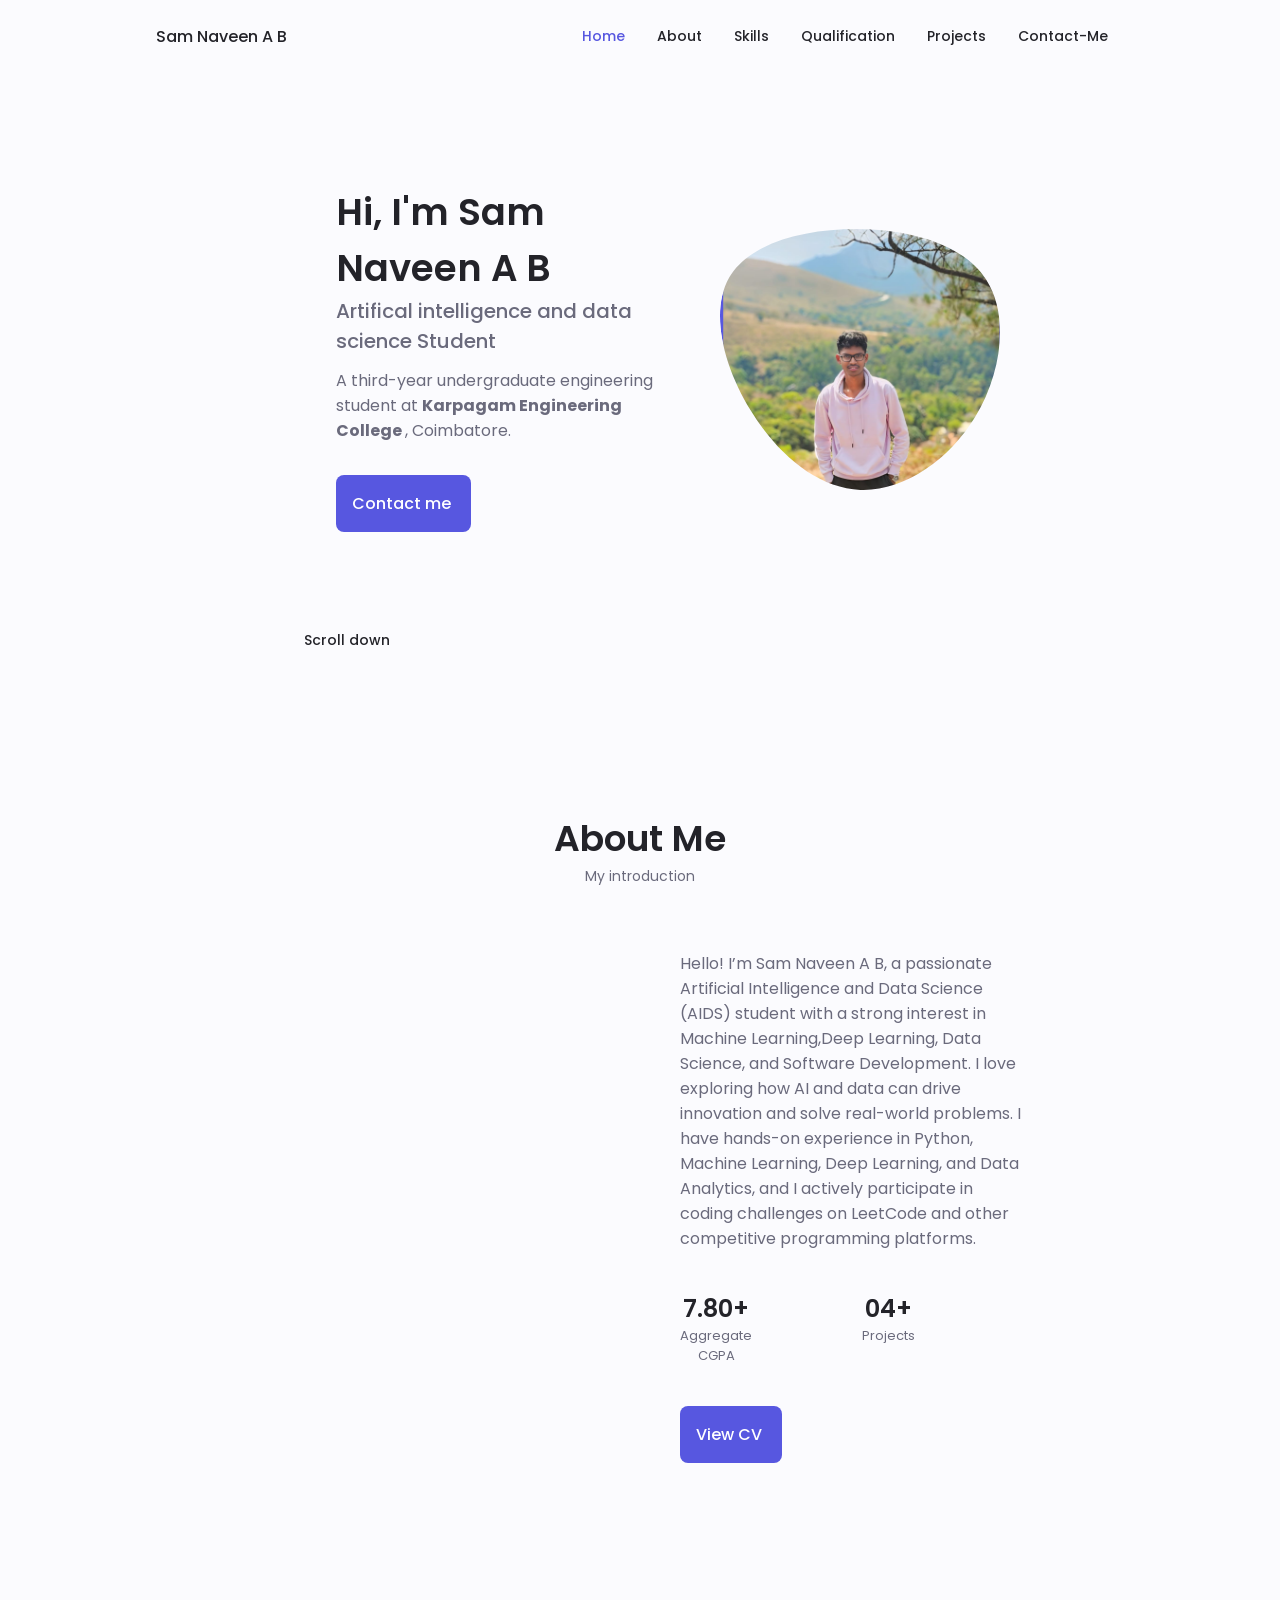
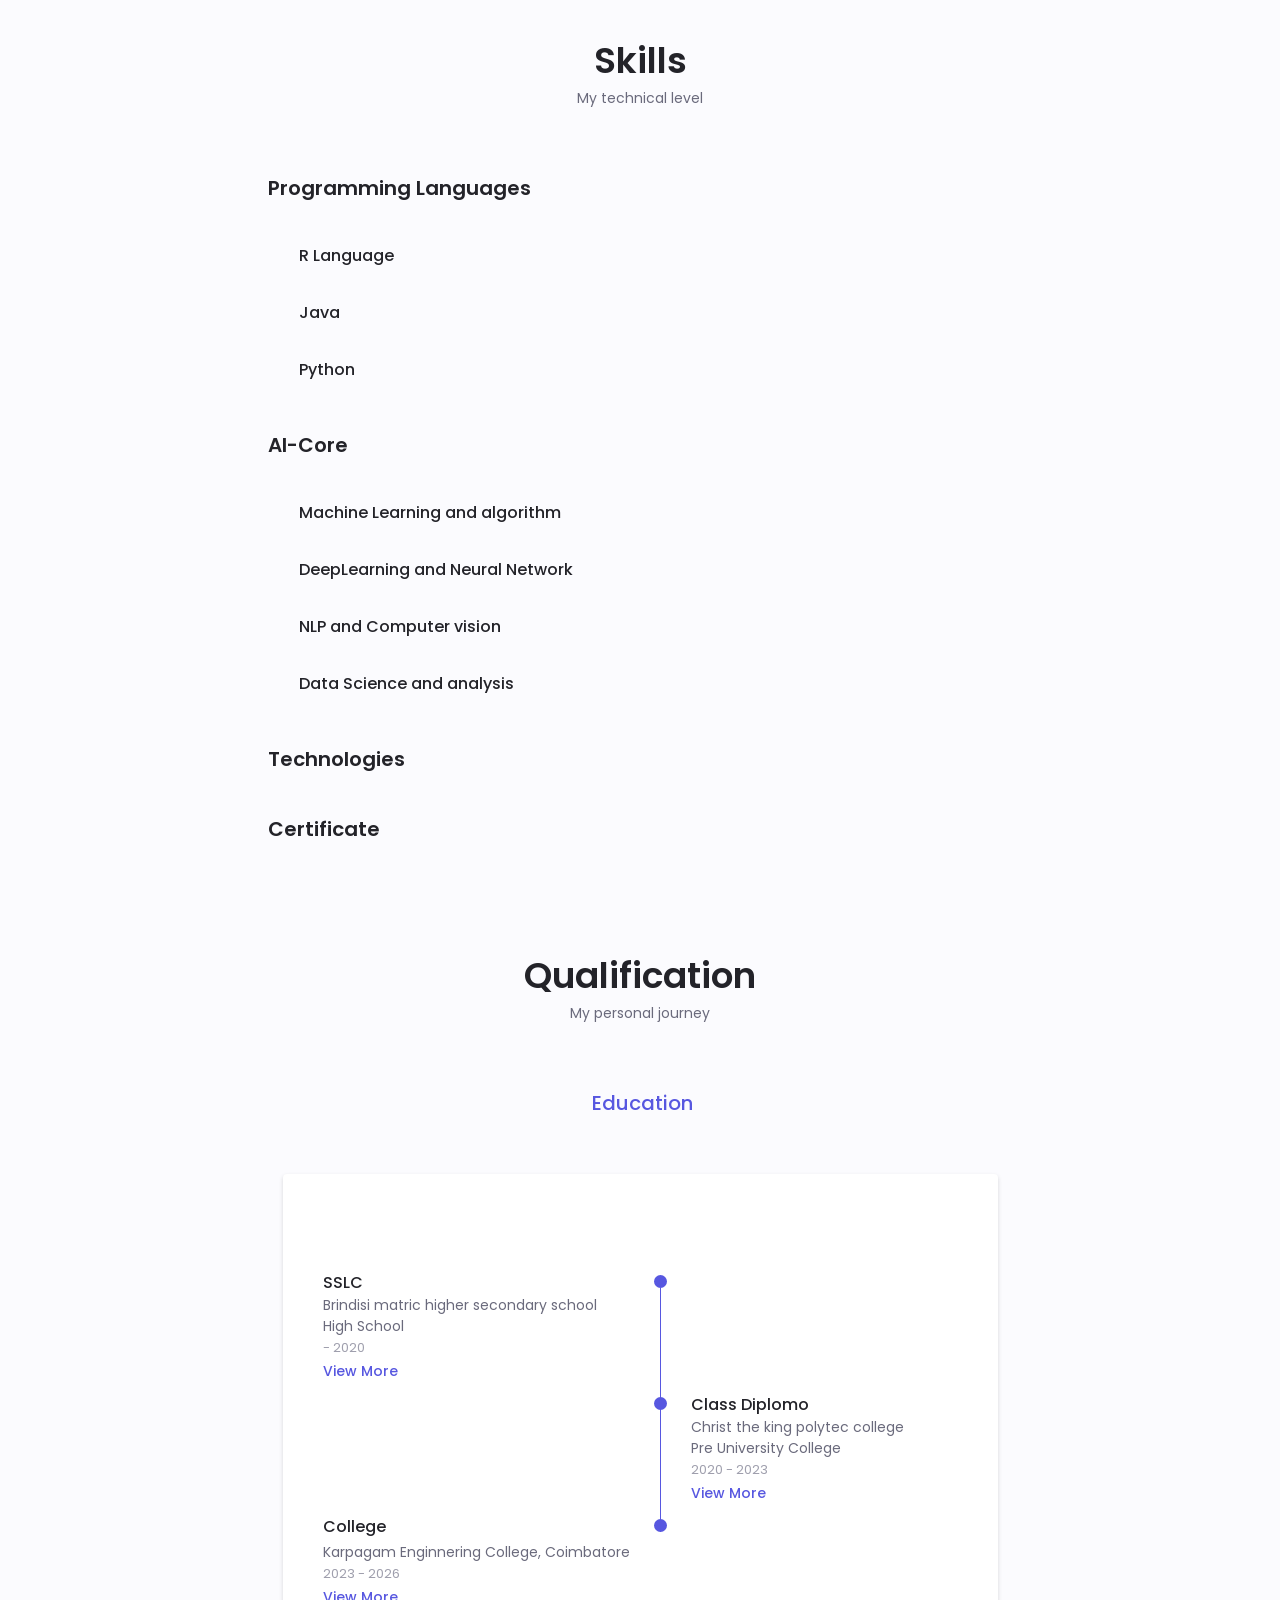
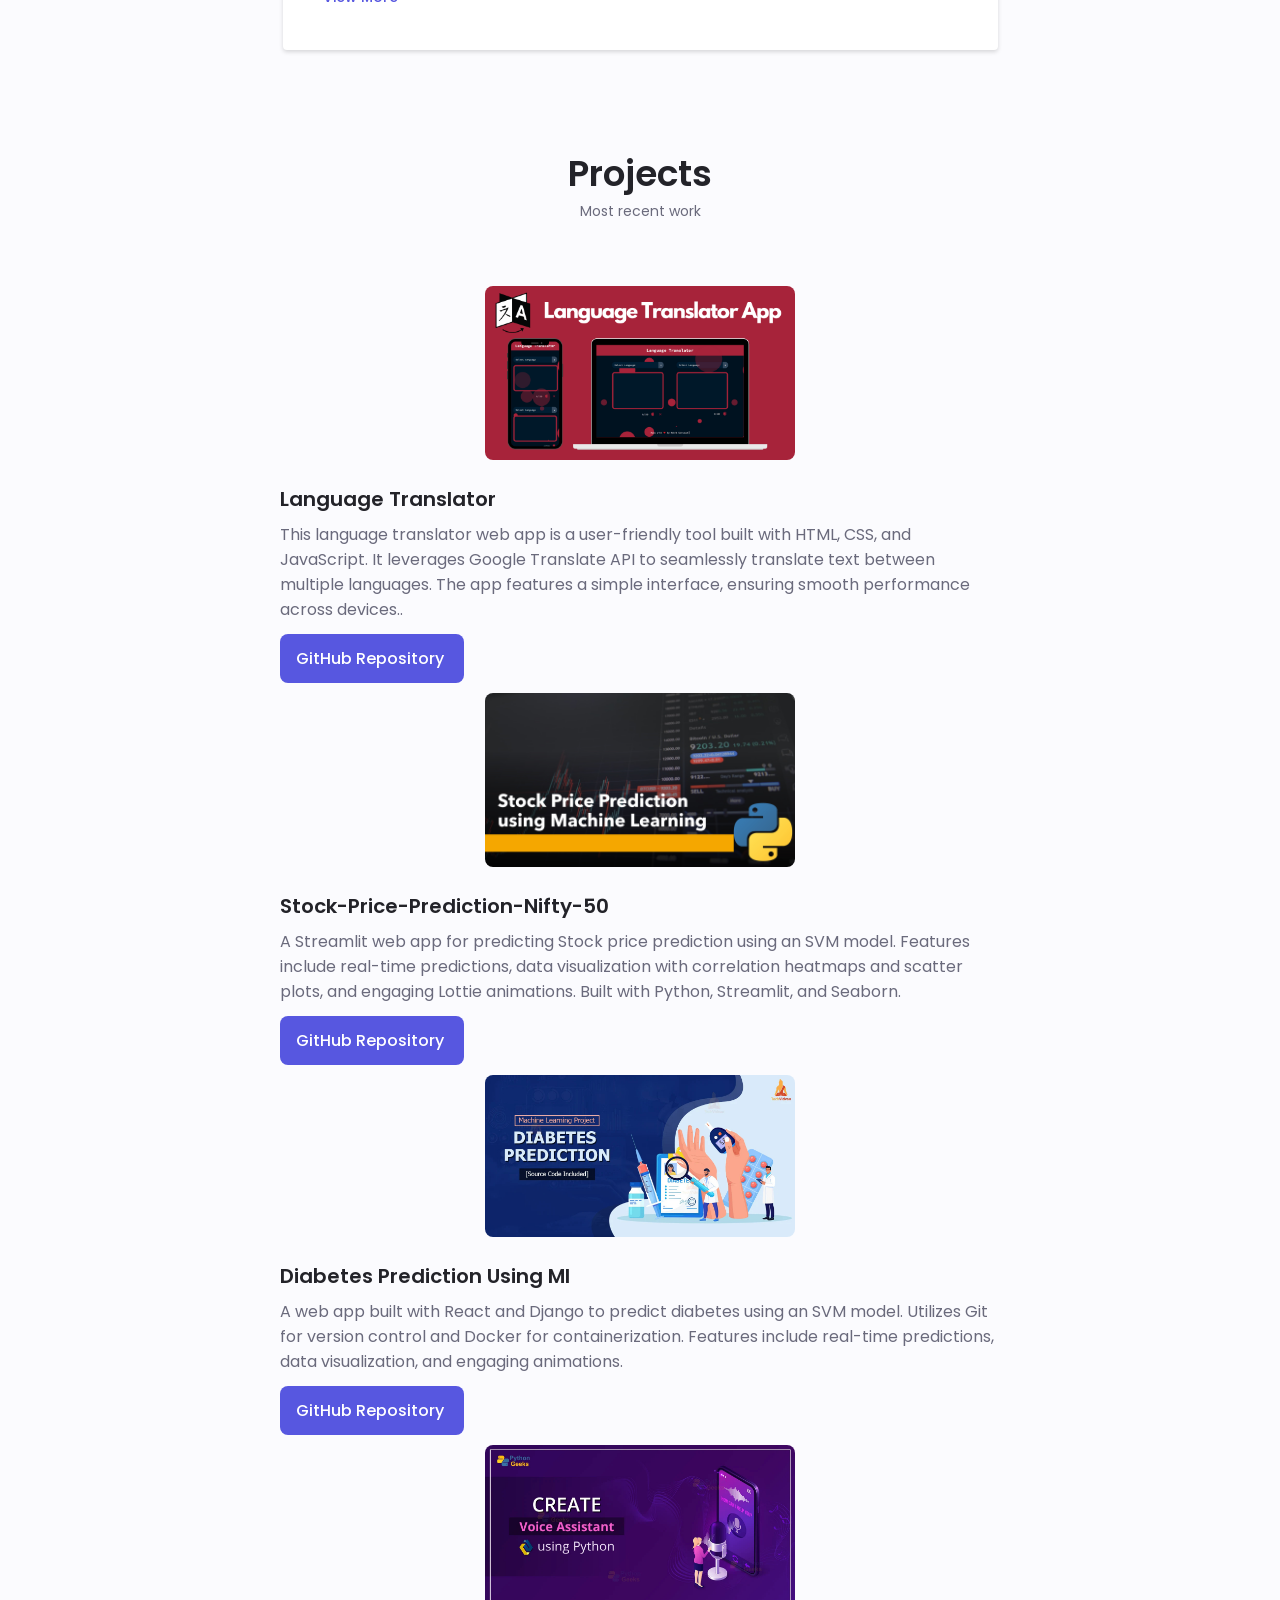
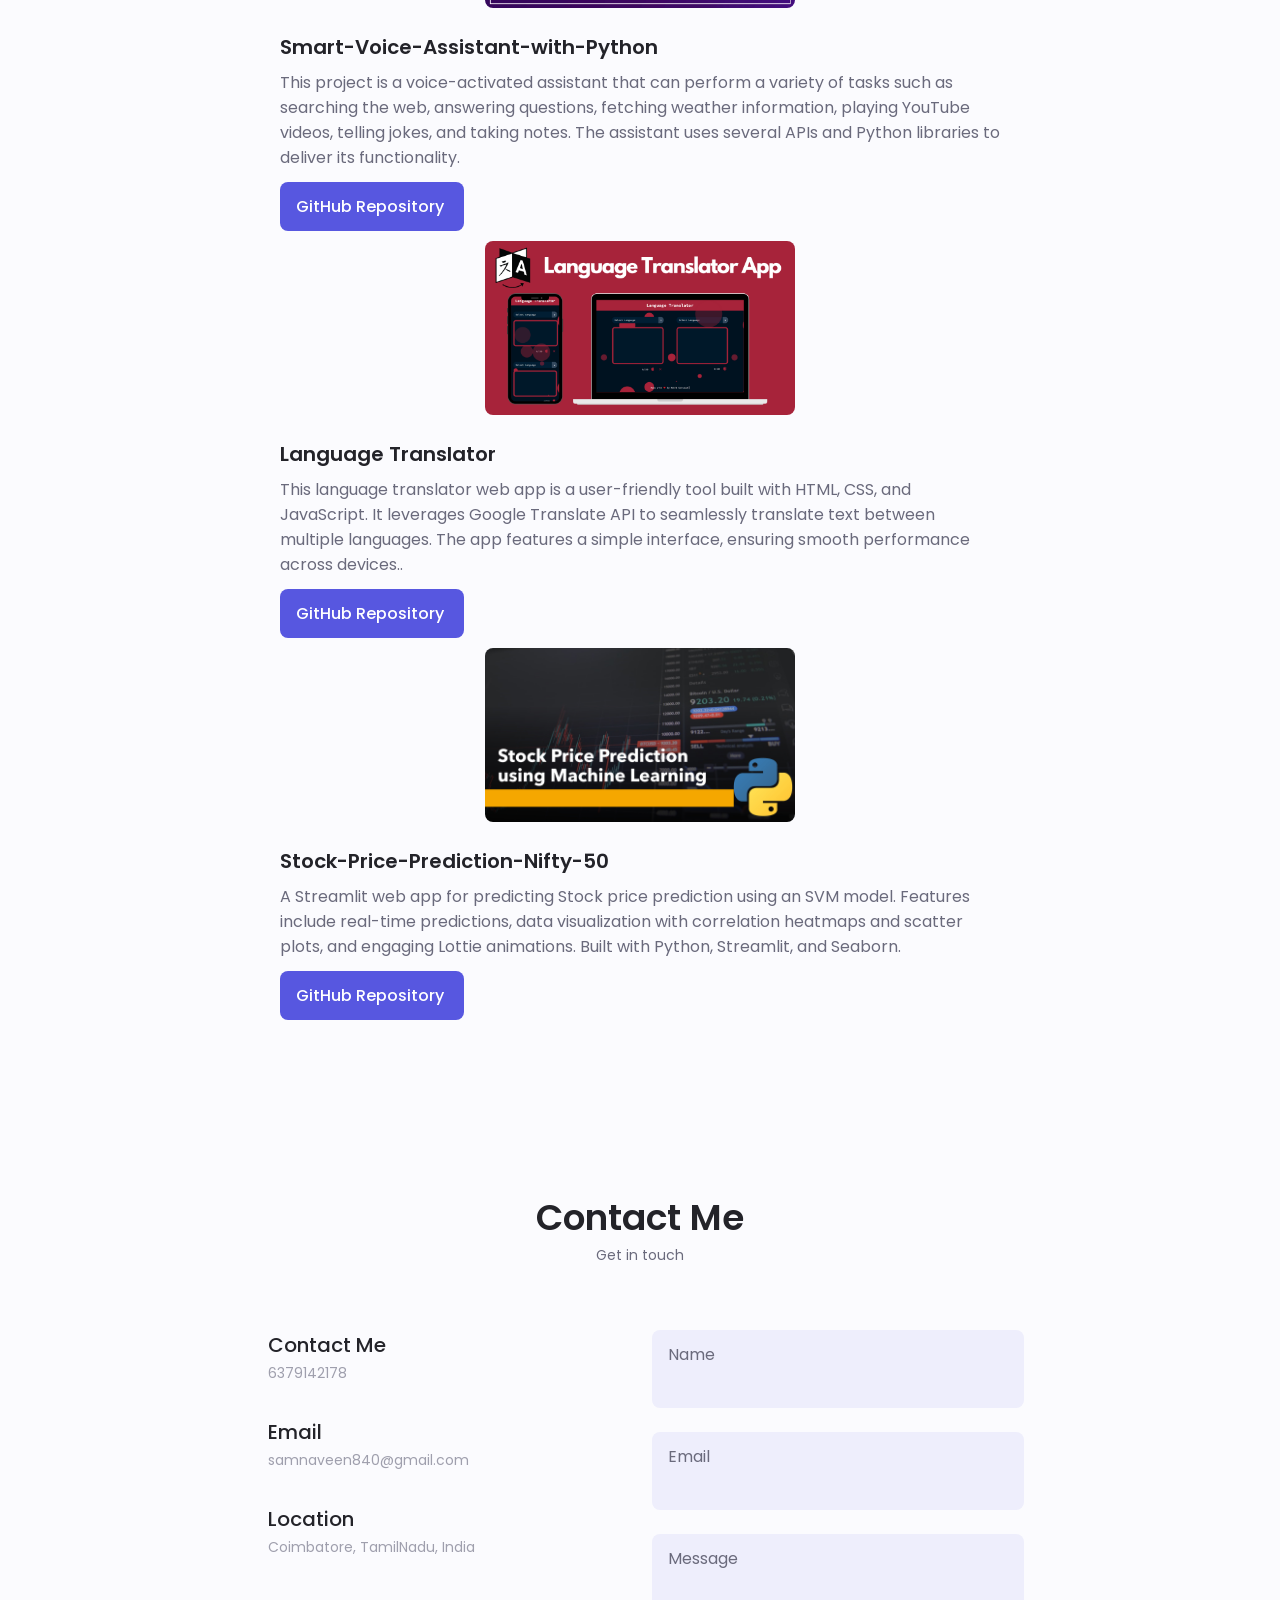
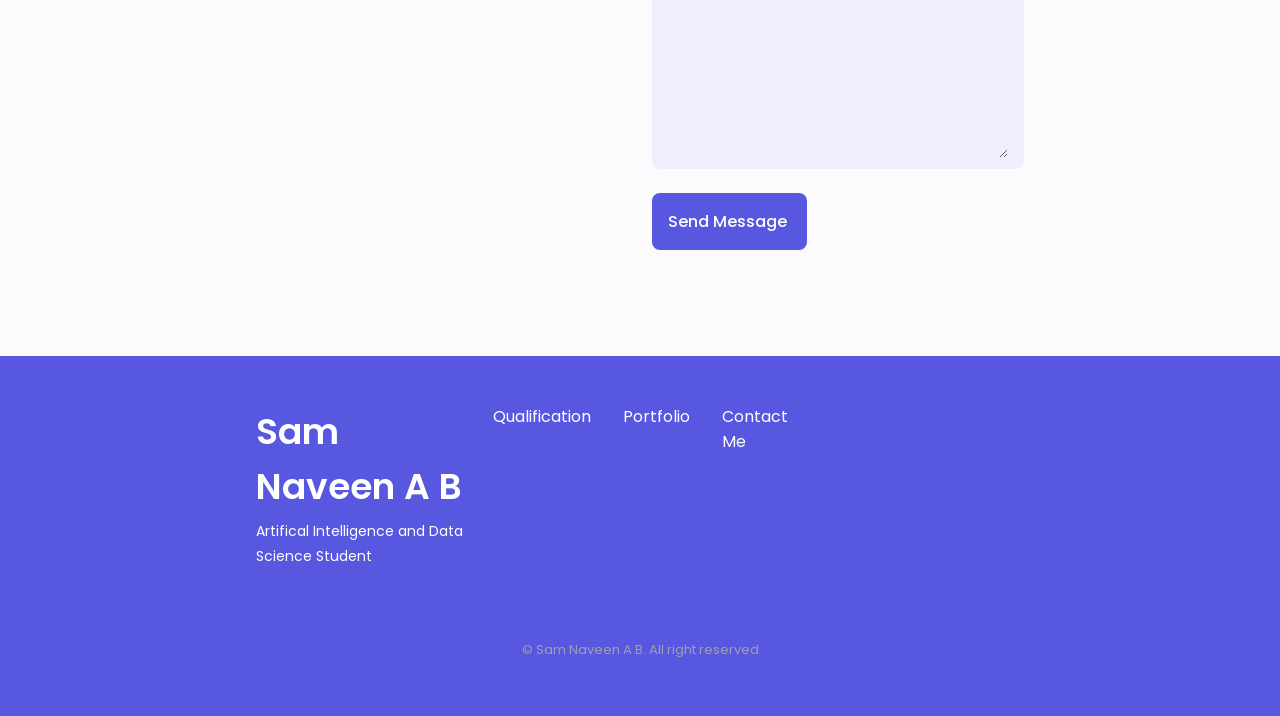
==== index.html @ 74572c78 "Update index.html" ====
<!doctype html>
<html lang="en">
  <head>
    <meta charset="UTF-8" />
    <meta http-equiv="X-UA-Compatible" content="IE=edge" />
    <meta name="viewport" content="width=device-width, initial-scale=1.0" />
    <link rel="shortcut icon" href="portfolio(2).png" type="x-icon/>
    <title>My Portfolio</title>
    <link rel="stylesheet" href="assets/swiper-bundle.min.css" />
    <link rel="stylesheet" href="assets/newcss.css" />
    <link
      rel="stylesheet"
      href="https://unicons.iconscout.com/release/v4.0.8/css/line.css"
    />
  </head>

  <body oncontextmenu="return false">
    <header class="header" id="header">
      <nav class="nav container">
        <a href="#" class="nav__logo">Sam Naveen A B</a>
        <div class="nav__menu" id="nav-menu">
          <ul class="nav__list grid">
            <li class="nav__item">
              <a href="#home" class="nav__link active-link">
                <i class="uil uil-estate nav__icon"></i>Home
              </a>
            </li>
            <li class="nav__item">
              <a href="#about" class="nav__link">
                <i class="uil uil-user nav__icon"></i>About
              </a>
            </li>
            <li class="nav__item">
              <a href="#skills" class="nav__link">
                <i class="uil uil-file-alt nav__icon"></i>Skills
              </a>
            </li>
            <li class="nav__item">
              <a href="#qualification" class="nav__link">
                <i class="uil uil-briefcase-alt nav__icon"></i>Qualification
              </a>
            </li>
            <li class="nav__item">
              <a href="#portfolio" class="nav__link">
                <i class="uil uil-scenery nav__icon"></i>Projects
              </a>
            </li>
            <li class="nav__item">
              <a href="#contact" class="nav__link">
                <i class="uil uil-message nav__icon"></i>Contact-Me
              </a>
            </li>
          </ul>
          <i class="uil uil-times nav__close" id="nav-close"></i>
        </div>
        <div class="nav__btns">
          <!-- Theme change button -->
          <i class="uil uil-moon change-theme" id="theme-button"></i>

          <div class="nav__toggle" id="nav-toggle">
            <i class="uil uil-apps"></i>
          </div>
        </div>
      </nav>
    </header>
    <!-- main-->

    <main class="main">
      <!--========================= Home =====================-->

      <section class="home section" id="home">
        <div class="home__container container grid">
          <div class="home__content grid">
            <div class="home__social">
              <a
                href="https://in.linkedin.com/in/samnaveen27 "
                target="_blank"
                class="home__scroll-button"
              >
                <i class="uil uil-linkedin-alt home__icon"></i>
              </a>

              <a
                href="https://github.com/samnaveen1"
                target="_blank"
                class="home__scroll-button"
              >
                <i class="uil uil-github-alt home__icon"></i>
              </a>
              <a
              href="https://www.instagram.com/sam_naveen_0075/?__pwa=1"
              class="home__scroll-button"
              target="__blank"
            >
            <i class="fa-brands fa-instagram"></i>
            </a>
            <!-- <a
              href="https://leetcode.com/u/samnaveen0075/"
              target="__blank"
              class="footer__social"
            >
            <i class="fa-solid fa-code"></i>

            </a> -->
              
            </div>
            <div class="home__img">
              <svg
                class="home__blob"
                viewBox="0 0 200 187"
                xmlns="http://www.w3.org/2000/svg"
                xmlns:xlink="http://www.w3.org/1999/xlink"
              >
                <mask id="mask0" mask-type="alpha">
                  <path
                    d="M190.312 36.4879C206.582 62.1187 201.309 102.826 182.328 134.186C163.346 165.547 
                      130.807 187.559 100.226 186.353C69.6454 185.297 41.0228 161.023 21.7403 129.362C2.45775 
                      97.8511 -7.48481 59.1033 6.67581 34.5279C20.9871 10.1032 59.7028 -0.149132 97.9666 
                      0.00163737C136.23 0.303176 174.193 10.857 190.312 36.4879Z"
                  />
                </mask>
                <g mask="url(#mask0)">
                  <path
                    d="M190.312 36.4879C206.582 62.1187 201.309 102.826 182.328 134.186C163.346 
                      165.547 130.807 187.559 100.226 186.353C69.6454 185.297 41.0228 161.023 21.7403 
                      129.362C2.45775 97.8511 -7.48481 59.1033 6.67581 34.5279C20.9871 10.1032 59.7028 
                     -0.149132 97.9666 0.00163737C136.23 0.303176 174.193 10.857 190.312 36.4879Z"
                  />
                  <image
                    class="home__blob-img"
                    x="-79"
                    y="-46"
                    xlink:href="Profilephoto1.jpg"
                  />
                </g>
              </svg>
            </div>
            <div class="home__data">
              <h1 class="home__title">Hi, I'm Sam Naveen A B</h1>
              <h3 class="home__subtitle">
                Artifical intelligence and data science Student
              </h3>
              <p class="home__description">
                A third-year undergraduate engineering student at
                <strong>Karpagam Engineering College </strong>, Coimbatore.
              </p>
              <a href="#contact" class="button button--flex">
                Contact me<i class="uil uil-message button__icon"></i>
              </a>
            </div>
          </div>

          <div class="home__scroll">
            <a href="#about" class="home__scroll-button button--flex">
              <i class="uil uil-mouse-alt home__scroll-mouse"></i>
              <span class="home__scroll-name">Scroll down</span>
              <i class="uil uil-arrow-down home__scroll-arrow"></i>
            </a>
          </div>
        </div>
      </section>

      <!--======================= About========================-->

      <section class="about section" id="about">
        <h2 class="section__title">About Me</h2>
        <span class="section__subtitle">My introduction</span>

        <div class="about__container container grid">
          <img src="ProfilePhoto.jpg" alt="" class="about__img" />

          <div class="about__data">
            <p class="about__description">
              Hello! I’m Sam Naveen A B, a passionate Artificial Intelligence and Data Science (AIDS) student with a strong interest in Machine Learning,Deep Learning, Data Science, and Software Development. I love exploring how AI and data can drive innovation and solve real-world problems.

I have hands-on experience in Python, Machine Learning, Deep Learning, and Data Analytics, and I actively participate in coding challenges on LeetCode and other competitive programming platforms. 


            </p>

            <div class="about__info">
              <div>
                <span class="about__info-title">7.80+</span>
                <span class="about__info-name">Aggregate <br />CGPA</span>
              </div>
                
              <div>
                <span class="about__info-title">04+</span>
                <span class="about__info-name"
                  >
                  Projects</span
                >
              </div>

              <div>
                <span class="about__info-title"></span>
                <span class="about__info-name"> <br /></span>
              </div>
            </div>

            <div class="about__buttons">
              <a  href="SAM NAVEEN [Resume].pdf" target="_blank" class="button button--flex">
                View CV<i class="fas fa-file-pdf button__icon"></i>
              </a>
            </div>
          </div>
        </div>
      </section>

      <!--===================== SKILLS =====================-->

      <section class="skills section" id="skills">
        <h2 class="section__title">Skills</h2>
        <span class="section__subtitle">My technical level</span>

        <div class="skills__container container grid">
          <div>
            <!--==================== Skill 1 =================-->
            <div class="skills__content skills__open">
              <div class="skills__header">
                <i class="fas fa-pencil-ruler skills__icon"></i>

                <div>
                  <h1 class="skills__title">Programming Languages</h1>
                </div>

                <i class="uil uil-angle-down skills__arrow"></i>
              </div>
              

              <div class="skills__list grid">
                <div class="skills__data">
                  <div class="skills__titles">
                    <h3 class="skills__name">R Language</h3>
                  </div>
                  
                </div>
                
                  <div class="skills__data">
                    <div class="skills__titles">
                      <h3 class="skills__name">Java</h3>
                    </div>
                    
                  </div>
                  <!-- <div class="skills__data">
                    <div class="skills__titles">
                      <h3 class="skills__name">JavaScript</h3>
                    </div>
                    
                  </div> -->
                  <div class="skills__data">
                    <div class="skills__titles">
                      <h3 class="skills__name">Python</h3>
                    </div>
<!--                    
                  </div>
                  <div class="skills__data">
                    <div class="skills__titles">
                      <h3 class="skills__name">TypeScript</h3>
                    </div>
                </div> -->
                
                
              </div>
            </div>

            <!--==================== Skill 2 =================-->
            <div class="skills__content skills__close">
              <div class="skills__header">
                <i class="fas fa-code skills__icon"></i>

                <div>
                  <h1 class="skills__title">AI-Core </h1>
                </div>

                <i class="uil uil-angle-down skills__arrow"></i>
              </div>

              <div class="skills__list grid">
                <div class="skills__data">
                  <div class="skills__titles">
                    <h3 class="skills__name">Machine Learning and algorithm</h3>
                  </div>
                </div>
                
                <div class="skills__data">
                  <div class="skills__titles">
                    <h3 class="skills__name">DeepLearning and Neural Network</h3>
                  </div>
                  
                </div>
                <div class="skills__data">
                  <div class="skills__titles">
                    <h3 class="skills__name">NLP and Computer vision</h3>
                  </div>
                  
                </div>
                <div class="skills__data">
                  <div class="skills__titles">
                    <h3 class="skills__name">Data Science and analysis</h3>
                  </div>
                  
                </div>
                
              </div>
            </div>
          </div>

          <div>
            <!--==================== Skill 3 =================-->
            <div class="skills__content skills__close">
              <div class="skills__header">
                <i class="fas fa-swatchbook skills__icon"></i>
                <div>
                  <h1 class="skills__title">Technologies</h1>
                </div>

                <i class="uil uil-angle-down skills__arrow"></i>
              </div>

              <div class="skills__list grid">
                <div class="skills__data">
                  <div class="skills__titles">
                    <h3 class="skills__name">Git</h3>
                  </div>
                  
                </div>
                <div class="skills__data">
                  <div class="skills__titles">
                    <h3 class="skills__name">MongoDB</h3>
                  </div>
                  
                </div>
                <div class="skills__data">
                  <div class="skills__titles">
                    <h3 class="skills__name">GitHub</h3>
                  </div>
                  
                </div>
                <div class="skills__data">
                  <div class="skills__titles">
                    <h3 class="skills__name">Docker</h3>
                  </div>
                  
                </div>
                <div class="skills__data">
                  <div class="skills__titles">
                    <h3 class="skills__name">Jenkins</h3>
                  </div>
                  
                </div>
                
                <div class="skills__data">
                  <div class="skills__titles">
                    <h3 class="skills__name">Chef</h3>
                  </div>
                  
                </div>
                <div class="skills__data">
                  <div class="skills__titles">
                    <h3 class="skills__name">MySQL</h3>
                  </div>
                  
                </div>
              </div>
            </div>
          </div>
          <div>
            <!--==================== Skill 4  =================-->
            <div class="skills__content skills__close">
              <div class="skills__header">
                <i class="fas fa-swatchbook skills__icon"></i>
                <div>
                  <h1 class="skills__title">Certificate</h1>
                </div>

                <i class="uil uil-angle-down skills__arrow"></i>
              </div>

              <div class="skills__list grid">
                <div class="skills__data">
                  <div class="skills__titles">
                    <h3 class="skills__name">Data analysis using Python - NPTEL</h3>
                  </div>
                  
                </div>
                <div class="skills__data">
                  <div class="skills__titles">
                    <h3 class="skills__name">Cloud Computuing - NPTEL</h3>
                  </div>
                  
                </div>
                <div class="skills__data">
                  <div class="skills__titles">
                    <h3 class="skills__name">Data Structure using Python - NPTEL</h3>
                  </div>
                  
                </div>
                <div class="skills__data">
                  <div class="skills__titles">
                    <h3 class="skills__name">Business analysis - Qlick</h3>
                  </div>
                  
                </div>
                <div class="skills__data">
                  <div class="skills__titles">
                    <h3 class="skills__name">Java Business Application Training-IIT Bombay</h3>
                  </div>
                  
                </div>
                
                <div class="skills__data">
                  <div class="skills__titles">
                    <h3 class="skills__name">Introduction to MongoDB - MongoDB</h3>
                  </div>
                  
                </div>
                
              </div>
            </div>
          </div>
        </div>
      </section>

      <!--==================== Qualifications ==================-->

      <section
        class="qualification__section service__section"
        id="qualification"
      >
        <h2 class="section__title">Qualification</h2>
        <span class="section__subtitle">My personal journey</span>

        <div
          class="qualification__container container grid services__container"
        >
          <div class="qualification__tabs">
            <div
              class="qualification__button button--flex qualification__active"
              data-target="#education"
            >
              <i class="uil uil-graduation-cap qualification__icon"></i>
              Education
            </div>
          </div>

          <div class="qualification__sections">
            <!--====== Qualification Content 1 ======-->
            <div
              class="qualification__content qualifiation__active services__content"
              data-content
              id="education"
            >
              <!--====== Qualification 1 ======-->
              <div class="qualification__data">
                <div>
                  <h3 class="qualification__title">SSLC</h3>
                  <span class="qualification__subtitle"
                    >Brindisi matric higher secondary school <br />High School</span
                  >
                  <div class="qualification__calender">
                    <i class="uil uil-calendar-alt"></i>
                    - 2020
                  </div>
                  <span
                    class="button button--flex button--small button--link services__button"
                  >
                    View More
                    <i class="uil uil-arrow-right button__icon"></i>
                  </span>
                  <div class="services__modal">
                    <div class="services__modal-content">
                      <h4 class="services__modal-title">
                        Class 10th Summary :
                      </h4>
                      <i class="uil uil-times services__modal-close"></i>
                      <ul class="services__modal-services grid">
                        <li class="services__modal-service">
                          <i
                            class="uil uil-check-circle services__moda-icon"
                          ></i>
                          <p>
                            Subjects studied: Science, Maths, English,
                            Social Science,Tamil.
                          </p>
                        </li>
                        <!-- <li class="services__modal-service">
                          <i
                            class="uil uil-check-circle services__moda-icon"
                          ></i>
                          <p></p>
                        </li> -->
                        <li class="services__modal-service">
                          <i
                            class="uil uil-check-circle services__moda-icon"
                          ></i>
                          <p>Came runners up of volly Ball Player</p>
                        </li>
                      </ul>
                    </div>
                  </div>
                </div>

                <div>
                  <span class="qualification__rounder"></span>
                  <span class="qualification__line"></span>
                </div>
              </div>

              <!--====== Qualification 2 ======-->
              <div class="qualification__data">
                <div></div>

                <div>
                  <span class="qualification__rounder"></span>
                  <span class="qualification__line"></span>
                </div>
                <div>
                  <h3 class="qualification__title">Class Diplomo</h3>
                  <span class="qualification__subtitle"
                    >Christ the king polytec college <br />Pre University College</span
                  >
                  <div class="qualification__calender">
                    <i class="uil uil-calendar-alt"></i>
                    2020 - 2023
                  </div>
                  <span
                    class="button button--flex button--small button--link services__button"
                  >
                    View More
                    <i class="uil uil-arrow-right button__icon"></i>
                  </span>
                  <div class="services__modal">
                    <div class="services__modal-content">
                      <h4 class="services__modal-title">
                        Class  Summary :
                      </h4>
                      <i class="uil uil-times services__modal-close"></i>
                      <ul class="services__modal-services grid">
                        <li class="services__modal-service">
                          <i
                            class="uil uil-check-circle services__moda-icon"
                          ></i>
                          <p>
                            Department studied: Mechanical Engineer
                          </p>
                        </li>
                        <li class="services__modal-service">
                          <i
                            class="uil uil-check-circle services__moda-icon"
                          ></i>
                          <p>Scored 7.80%</p>
                        </li>
                      </ul>
                    </div>
                  </div>
                </div>
              </div>

              <!--====== Qualification 3 ======-->
              <div class="qualification__data">
                <div>
                  <h3 class="qualification__title">College</h3>
                  <span class="qualification__subtitle"
                    >Karpagam Enginnering College, Coimbatore</span
                  >
                  <div class="qualification__calender">
                    <i class="uil uil-calendar-alt"></i>
                    2023 - 2026
                  </div>
                  <span
                    class="button button--flex button--small button--link services__button"
                  >
                    View More
                    <i class="uil uil-arrow-right button__icon"></i>
                  </span>
                  <div class="services__modal">
                    <div class="services__modal-content">
                      <h4 class="services__modal-title">College Summary :</h4>
                      <i class="uil uil-times services__modal-close"></i>
                      <ul class="services__modal-services grid">
                        <li class="services__modal-service">
                          <i
                            class="uil uil-check-circle services__modal-icon"
                          ></i>
                          <p>
                            Studying core subjects of AIDS including DSA, Embedded
                            systems, Design analysis and algorithm, Operating
                            systems,Machine Learning and Neural Networks and Computer architecture .
                          </p>
                        </li>
                        <li class="services__modal-service">
                          <i
                            class="uil uil-check-circle services__modal-icon"
                          ></i>
                          <p>Scored an aggregate of 7.80 CGPA till now.</p>
                        </li>
                        <li class="services__modal-service">
                          <i
                            class="uil uil-check-circle services__modal-icon"
                          ></i>
                          <p>
                            Student coordinator in media and
                            publication club of the college.
                          </p>
                        </li>
                        
                        <li class="services__modal-service">
                          <i
                            class="uil uil-check-circle services__modal-icon"
                          ></i>
                          <p>
                            Patriations in Smart Indian Hackathon (Traffic Signal).
                          </p>
                        </li>
                        <li class="services__modal-service">
                          <i
                            class="uil uil-check-circle services__modal-icon"
                          ></i>
                          <p>
                            Participated in a Workshop on Deep learning in Cyber security in KPR College.
                          </p>
                        </li>
                      </ul>
                    </div>
                  </div>
                </div>

                <div>
                  <span class="qualification__rounder"></span>
                  <!--<span class="qualification__line"></span>-->
                </div>
              </div>
            </div>
          </div>
        </div>
      </section>

      <!--=================== Portfolio ===================-->
      <section class="portfolio section" id="portfolio">
        <h2 class="section__title">Projects</h2>
        <span class="section__subtitle">Most recent work</span>

        <div class="portfolio__container container swiper-container">
          <div class="swiper-wrapper">
            <!-- ------------------------portfollio 1-------------------- -->
            <div class="portfolio__content grid swiper-slide">
              <img src="assets\img\portfolio1.jpg" class="portfolio__img" />

              <div class="portfolio__data">
                <h3 class="portfolio__title">
                  Stock-Price-Prediction-Nifty-50
                </h3>
                <p class="portfolio__description">
                  A Streamlit web app for predicting Stock price prediction using an SVM model. Features include real-time predictions, data visualization with correlation heatmaps and scatter plots, and engaging Lottie animations. Built with Python, Streamlit, and Seaborn.</p>
                <a
                  href="https://github.com/samnaveen1/Diabetes-Prediction-using-ML-.git"
                  class="button button--flex button--small portfolio__button"
                >
                  GitHub Repository
                  <i class="uil uil-external-link-alt button__icon"></i>
                </a>
                 
              </div>
            </div>
            <!-- ------------------------portfollio 2-------------------- -->

            <div class="portfolio__content grid swiper-slide">
              <img src="assets\img\portfolio2.jpg" class="portfolio__img" />

              <div class="portfolio__data">
                <h3 class="portfolio__title">
                  Diabetes Prediction Using Ml 
                </h3>
                <p class="portfolio__description">
                  A web app built with React and Django to predict diabetes using an SVM model. Utilizes Git for version control and Docker for containerization. Features include real-time predictions, data visualization, and engaging animations.
                </p>
                <a
                  href="https://github.com/samnaveen1/Diabetes-Prediction-App.git"
                  class="button button--flex button--small portfolio__button"
                >
                  GitHub Repository
                  <i class="uil uil-external-link-alt button__icon"></i>
                </a>
                
              </div>
            </div>
            <!-- ------------------------portfollio 3-------------------- -->
            <div class="portfolio__content grid swiper-slide">
              <img src="assets\img\portfolio4.jpg" class="portfolio__img" />

              <div class="portfolio__data">
                <h3 class="portfolio__title"> Smart-Voice-Assistant-with-Python</h3>
                <p class="portfolio__description">
                  This project is a voice-activated assistant that can perform a variety of tasks such as searching the web, answering questions, fetching weather information, playing YouTube videos, telling jokes, and taking notes. The assistant uses several APIs and Python libraries to deliver its functionality.
                </p>
                <a
                  href="https://github.com/samnaveen1/Smart-Voice-Assistant-with-Python.git"
                  class="button button--flex button--small portfolio__button"
                >
                  GitHub Repository
                   <i class="uil uil-external-link-alt button__icon"></i> 
                </a>
                
              </div>
            </div>
            <!-- ------------------------portfollio 4-------------------- -->
            <div class="portfolio__content grid swiper-slide">
              <img src="assets\img\portfolio3.png" class="portfolio__img" />

              <div class="portfolio__data">
                <h3 class="portfolio__title">Language Translator</h3>
                <p class="portfolio__description">
                  This language translator web app is a user-friendly tool built
                  with HTML, CSS, and JavaScript. It leverages Google Translate
                  API to seamlessly translate text between multiple languages.
                  The app features a simple interface, ensuring smooth
                  performance across devices..
                </p>
                <a
                  href="https://github.com/samnaveen1/Language-Translator.git"
                  class="button button--flex button--small portfolio__button"
                >
                  GitHub Repository
                  <i class="uil uil-external-link-alt button__icon"></i>
                </a>
                
              </div>
            </div>

            <!-- ------------------------portfollio 5-------------------- -->
            <!-- <div class="portfolio__content grid swiper-slide">
              <img src="assets/img/portfolio4.png" class="portfolio__img" />

              <div class="portfolio__data">
                <h3 class="portfolio__title">Sorting Visualizer</h3>
                <p class="portfolio__description">
                  Sorting Visualizer is a Java-based project that allows users
                  to visualize various sorting algorithms in action using a
                  Graphical User Interface (GUI). It provides an interactive and
                  educational way to understand how different sorting algorithms
                  work by visually demonstrating their step-by-step sorting
                  process.
                </p>
                <a
                  href="https://github.com/Venkateeshh/Sorting-Visualizer"
                  class="button button--flex button--small portfolio__button"
                >
                  GitHub Repository
                  <i class="uil uil-external-link-alt button__icon"></i>
                </a>
                 <a
                  href="https://in.linkedin.com/in/samnaveen27"
                  class="button button--flex button--small portfolio__button"
                >
                  See Live
                  <i class="uil uil-external-link-alt button__icon"></i>
                </a> -->
              <!-- </div> -->
            <!-- </div>  -->
          </div>

          <!-- add arrows -->
          <div class="swiper-button-next">
            <i class="uil uil-angle-right-b swiper-portfolio-icon"></i>
          </div>
          <div class="swiper-button-prev">
            <i class="uil uil-angle-left-b swiper-portfolio-icon"></i>
          </div>
          <!-- add pagination -->
          <div class="swiper-pagination"></div>
        </div>
      </section>

      <!--===================== Contact Me =====================-->
      <section class="contact section" id="contact">
        <h2 class="section__title">Contact Me</h2>
        <span class="section__subtitle">Get in touch</span>

        <div class="contact__container container grid">
          <div>
            <div class="contact__information">
              <i class="uil uil-calling contact__icon"></i>

              <div>
                <h3 class="contact__title">Contact Me</h3>
                <span class="contact__subtitle"
                  ><a href="tel:6379142178"></a>6379142178</span
                >
              </div>
            </div>

            <div class="contact__information">
              <i class="uil uil-envelope-minus contact__icon"></i>

              <div>
                <h3 class="contact__title">Email</h3>
                <span class="contact__subtitle"
                  >samnaveen840@gmail.com</span
                >
              </div>
            </div>

            <div class="contact__information">
              <i class="uil uil-map-marker contact__icon"></i>

              <div>
                <h3 class="contact__title">Location</h3>
                <span class="contact__subtitle"
                  >Coimbatore, TamilNadu, India</span
                >
              </div>
            </div>
          </div>

          <form action="" class="contact__form grid">
            <div class="contact__inputs grid">
              <div class="contact__content">
                <label for="" class="content__label">Name</label>
                <input type="text" class="contact__input" />
              </div>

              <div class="contact__content">
                <label for="" class="content__label">Email</label>
                <input type="Email" class="contact__input" />
              </div>
            </div>

            <div class="contact__content">
              <label for="" class="content__label">Message</label>
              <textarea
                name=""
                id=""
                cols="0"
                rows="7"
                class="contact__input"
              ></textarea>
            </div>

            <div>
              <a
                href=" mailto: samnaveen840@gmail.com?subject=Testing out mailto! &body=This is only a test!"
                class="button button--flex"
              >
                Send Message
                <i class="uil uil-message button__icon"></i>
              </a>
            </div>
          </form>
        </div>
      </section>
    </main>

    <!--================== Footer ===============-->
    <footer class="footer">
      <div class="footer__bg">
        <div class="footer__container container grid">
          <div>
            <h1 class="footer__title">Sam Naveen A B</h1>
            <span class="footer__subtitle"
              >Artifical Intelligence and Data Science  Student</span
            >
          </div>

          <ul class="footer__links">
            <li>
              <a href="#qualification" class="footer__link">Qualification</a>
            </li>
            <li>
              <a href="#portfolio" class="footer__link">Portfolio</a>
            </li>
            <li>
              <a href="#contact" class="footer__link">Contact Me</a>
            </li>
          </ul>

          <div class="footer__socials">
            

            
          </div>
        </div>

        <p class="footer__copy">&#169; Sam Naveen A B. All right reserved</p>
      </div>
    </footer>

    <!--================== SCROLL TOP ==================-->
    <a href="#" class="scrollup" id="scroll-up">
      <i class="uil uil-arrow-up scrollup__icon"></i>
    </a>

    <script type="text/javascript" src="assets/swiper-bundle.min.js"></script>
    <script src="https://kit.fontawesome.com/2205d59d52.js" crossorigin="anonymous"></script>
    <script src="assets/ptj.js"></script>
  </body>
</html>
---- assets/newcss.css ----
@import url("https://fonts.googleapis.com/css2?family=Poppins:wght@400;500;600&display=swap");

/*================ VARIABLES CSS ==========*/

:root {
  --header-height: 3rem;

  /*======= Colors =======*/
  /* Change Favorite color */
  --hue-color: 240;

  /*========= HSL Color mode =========*/
  --first-color: hsl(var(--hue-color), 69%, 61%);
  --first-color-second: hsl(var(--hue-color), 69%, 61%);
  --first-color-alt: hsl(var(--hue-color), 57%, 53%);
  --first-color-lighter: hsl(var(--hue-color), 92%, 85%);
  --title-color: hsl(var(--hue-color), 8%, 15%);
  --text-color: hsl(var(--hue-color), 8%, 45%);
  --text-color-light: hsl(var(--hue-color), 8%, 65%);
  --input-color: hsl(var(--hue-color), 70%, 96%);
  --body-color: hsl(var(--hue-color), 60%, 99%);
  --container-color: #fff;
  --scroll-bar-color: hsl(var(--hue-color), 12%, 90%);
  --scroll-thumb-color: hsl(var(--hue-color), 12%, 80%);

  /*========= Font and typography ===========*/
  --body-font: "Poppins", sans-serif;

  --big-font-size: 2rem;
  --h1-font-size: 1.5rem;
  --h2-font-size: 1.25rem;
  --h3-font-size: 1.125rem;
  --normal-font-size: 0.938rem;
  --small-font-size: 0.813rem;
  --smaller-font-size: 0.75rem;

  /*=========== Font weight ==========*/

  --font-medium: 500;
  --font-semi-bold: 600;

  /*============ Margin Bottom ===========*/
  /* .25rem = 4px, .5rem=8px, .75rem = 12px */
  --mb-0-25: 0.25rem;
  --mb-0-5: 0.5rem;
  --mb-0-75: 0.75rem;
  --mb-1: 1rem;
  --mb-1-5: 1.5rem;
  --mb-2: 2rem;
  --mb-2-5: 2.5rem;
  --mb-3: 3rem;

  /*============== z index =============*/
  --z-tooltip: 10;
  --z-fixed: 100;
  --z-modal: 1000;
}

/* Font Size for larger devices */
@media screen and (min-width: 968px) {
  :root {
    --big-font-size: 3rem;
    --h1-font-size: 2.25rem;
    --h2-font-size: 1.5rem;
    --h3-font-size: 1.25rem;
    --normal-font-size: 1rem;
    --small-font-size: 0.875rem;
    --smaller-font-size: 0.813rem;
  }
}
/*================= Variables Dark Theme ===============*/
body.dark-theme {
  /*========= HSL Color mode =========*/

  --first-color-second: hsl(var(--hue-color), 30%, 8%);
  --title-color: hsl(var(--hue-color), 8%, 95%);
  --text-color: hsl(var(--hue-color), 8%, 75%);
  --input-color: hsl(var(--hue-color), 29%, 16%);
  --body-color: hsl(var(--hue-color), 28%, 12%);
  --container-color: hsl(var(--hue-color), 29%, 16%);
  --scroll-bar-color: hsl(var(--hue-color), 12%, 48%);
  --scroll-thumb-color: hsl(var(--hue-color), 12%, 36%);
}

/*================= Button Dark/Light ===============*/
.nav__btns {
  display: flex;
  align-items: center;
}

.change-theme {
  font-size: 1.25rem;
  color: var(--title-color);
  margin-right: var(--mb-1);
  cursor: pointer;
}

.change-theme:hover {
  color: var(--first-color);
}

/*================= Base ===============*/
* {
  box-sizing: border-box;
  padding: 0;
  margin: 0;
}

html {
  scroll-behavior: smooth;
}
body {
  margin: 0 0 var(--header-height) 0;
  font-family: var(--body-font);
  font-size: var(--normal-font-size);
  background-color: var(--body-color);
  color: var(--text-color);
}

h1,
h2,
h3,
h4 {
  color: var(--title-color);
  font-weight: var(--font-semi-bold);
}
ul {
  list-style: none;
}
a {
  text-decoration: none;
}
img {
  max-width: 100%;
  height: auto;
}
.section {
  padding: 2rem 0 4rem;
}
.section__title {
  font-size: var(--h1-font-size);
}

.section__subtitle {
  display: block;
  font-size: var(--small-font-size);
  margin-bottom: var(--mb-3);
}
.section__title,
.section__subtitle {
  text-align: center;
}

.container {
  max-width: 768px;
  margin-left: var(--mb-1-5);
  margin-right: var(--mb-1-5);
}

.grid {
  display: grid;
  gap: 1.5rem;
}
.header {
  width: 100%;
  position: fixed;
  bottom: 0;
  left: 0;
  z-index: var(--z-fixed);
  background-color: var(--body-color);
}

.nav {
  max-width: 968px;
  height: var(--header-height);
  display: flex;
  justify-content: space-between;
  align-items: center;
}

.nav__logo,
.nav__toggle {
  color: var(--title-color);
  font-weight: var(--font-medium);
}

.nav__logo:hover {
  color: var(--first-color);
}
.nav__toggle {
  font-size: 1.1rem;
  cursor: pointer;
}
.nav__toggle:hover {
  color: var(--first-color);
}
@media screen and (max-width: 767px) {
  .nav__menu {
    position: fixed;
    bottom: -100%;
    left: 0;
    width: 100%;
    background-color: var(--body-color);
    padding: 2rem 1.5rem 4rem;
    box-shadow: 0 -1px 4px rgba(0, 0, 0, 0.15);
    border-radius: 1.5rem 1.5rem 0 0;
    transition: 0.3s;
  }
}
.nav__list {
  grid-template-columns: repeat(3, 1fr);
  gap: 2rem;
}

.nav__link {
  display: flex;
  flex-direction: column;
  align-items: center;
  font-size: var(--small-font-size);
  color: var(--title-color);
  font-weight: var(--font-medium);
}

.nav__link:hover {
  color: var(--first-color);
}

.nav__icon {
  font-size: 1.2rem;
}
.nav__icon {
  font-size: 1.2rem;
}
.nav__close {
  position: absolute;
  right: 1.3rem;
  bottom: 0.5rem;
  font-size: 1.5rem;
  cursor: pointer;
  color: var(--first-color);
}

.nav__close:hover {
  color: var(--first-color-alt);
}

/* Show Menu */
.show-menu {
  bottom: 0;
}

/* Active Link */
.active-link {
  color: var(--first-color);
}

/* Change Background header */
.scroll-header {
  box-shadow: 0 -1px 4px rgba(0, 0, 0, 0.15);
}

/*========HOME=============*/
.home__container {
  gap: 1rem;
}
.home__content {
  grid-template-columns: 0.5fr 3fr;
  padding-top: 3.5rem;
  align-items: center;
}

.home__social {
  display: grid;
  grid-template-columns: max-content;
  row-gap: 1rem;
}

.home__social-icon {
  font-size: 1.05rem;
  color: var(--first-color);
}
.home__social-icon:hover {
  color: var(--first-color-lighter);
}

.home__blob {
  width: 200px;
  fill: var(--first-color);
  /* fill: hsl(69, 69%, 61%); */
}
.home__blob-img {
  width: 180%;
  height: 145%;
  padding-left: 30px;
}
.home__data {
  grid-column: 1/3;
}

.home__title {
  font-size: var(--big-font-size);
}
.home__subtitle {
  font-size: var(--h3-font-size);
  color: var(--text-color);
  font-weight: var(--font-medium);
  margin-bottom: var(--mb-0-75);
}
.home__description {
  margin-bottom: var(--mb-2);
}

.portfolio__scroll {
  display: flex;
  justify-content: center;
  align-items: center;
  margin-top: 15px;
  cursor: pointer;
}
.home__scroll {
  display: none;
}
.home__scroll-button {
  color: var(--first-color);
  transition: 0.3s;
}
.home__scroll-button:hover {
  transform: translateY(0.25rem);
}
.home__scroll-mouse {
  font-size: 2rem;
}
.home__scroll-name {
  font-size: var(--small-font-size);
  color: var(--title-color);
  font-weight: var(--font-medium);
  margin-right: var(--mb-0-25);
}
.home__scroll-arrow {
  font-size: 1.25rem;
}

/*================== Buttons ===================*/
.button {
  display: inline-block;
  background-color: var(--first-color);
  color: #fff;
  padding: 1rem;
  margin-bottom: 10px;
  border-radius: 0.5rem;
  font-weight: var(--font-medium);
}

.button:hover {
  background-color: var(--first-color-alt);
}

.button__icon {
  font-size: 1.25rem;
  margin-left: 0.25rem;
  transition: 0.3s;
}

.button--white {
  background-color: #fff;
  color: var(--first-color);
}

.button--white:hover {
  background-color: #fff;
}

.button--flex {
  display: inline-flex;
  align-items: center;
}
.button--small {
  padding: 0.75rem 1rem;
}
.button--link {
  padding: 0;
  background-color: transparent;
  color: var(--first-color);
}

.button--link:hover {
  background-color: transparent;
  color: var(--first-color-alt);
}

/*===================== About ==================*/
.about__img {
  width: 170px;
  border-radius: 500%;
  justify-self: center;
  align-self: center;
  /* border: 1px solid #fff; */
}

.about__description {
  text-align: center;
  margin-bottom: var(--mb-2-5);
}

.about__info {
  display: flex;
  justify-content: space-evenly;
  margin-bottom: var(--mb-2-5);
}

.about__info-title {
  font-size: var(--h2-font-size);
  font-weight: var(--font-semi-bold);
  color: var(--title-color);
}

.about__info-name {
  font-size: var(--smaller-font-size);
}

.about__info-name,
.about__info-title {
  display: block;
  text-align: center;
}

.about__buttons {
  display: flex;
  justify-content: center;
}

/*===================== SKILLS =========================*/

.skills__container {
  row-gap: 0;
}

.skills__header {
  display: flex;
  align-items: center;
  margin-bottom: var(--mb-2-5);
  cursor: pointer;
}

.skills__icon,
.skills__arrow {
  font-size: 1.25rem;
  color: var(--first-color);
}

.skills__icon {
  margin-right: var(--mb-0-75);
}

.skills__title {
  font-size: var(--h3-font-size);
}

.skills__arrow {
  margin-left: auto;
  transition: 0.4s;
}

.skills__list {
  row-gap: 1.5rem;
  padding-left: 2.7rem;
}

.skills__titles {
  display: flex;
  justify-content: space-between;
  margin-bottom: var(--mb-0-5);
}

.skills__name {
  font-size: var(--normal-font-size);
  font-weight: var(--font-medium);
}

.skills__bar,
.skills__percentage {
  height: 5px;
  border-radius: 0.25rem;
}

.skills__bar {
  background-color: var(--first-color-lighter);
}
.skills__percentage {
  display: block;
  background-color: var(--first-color);
}

.skills__html {
  width: 90%;
}
.skills__css {
  width: 80%;
}
.skills__js {
  width: 55%;
}
.skills__react {
  width: 40%;
}

.skills__php {
  width: 80%;
}
.skills__node {
  width: 70%;
}
.skills__firebase {
  width: 75%;
}
.skills__python {
  width: 50%;
}

.skills__figma {
  width: 85%;
}
.skills__sketch {
  width: 75%;
}
.skills__photoshop {
  width: 60%;
}

.skills__close .skills__list {
  height: 0;
  overflow: hidden;
}

.skills__open .skills__list {
  height: max-content;
  margin-bottom: var(--mb-2-5);
}

.skills__open .skills__arrow {
  transform: rotate(-180deg);
}

/*==================== Qualifications ====================*/

.qualification__tabs {
  display: flex;
  justify-content: space-evenly;
  margin-bottom: var(--mb-2);
}

.qualification__button {
  font-size: var(--h3-font-size);
  font-weight: var(--font-medium);
  cursor: pointer;
}

.qualification__button:hover {
  color: var(--first-color);
}

.qualification__icon {
  font-size: 1.8rem;
  margin-right: var(--mb-0-25);
}

.qualification__data {
  display: grid;
  grid-template-columns: 1fr max-content 1fr;
  column-gap: 1.5rem;
}

.qualification__title {
  font-size: var(--normal-font-size);
  font-weight: var(--font-medium);
}

.qualification__subtitle {
  display: inline-block;
  font-size: var(--small-font-size);
}

.qualification__calender {
  font-size: var(--smaller-font-size);
  color: var(--text-color-light);
}

.qualification__rounder {
  display: inline-block;
  width: 13px;
  height: 13px;
  background-color: var(--first-color);
  border-radius: 50%;
}

.qualification__line {
  display: block;
  width: 1px;
  height: 100%;
  background-color: var(--first-color);
  transform: translate(6px, -7px);
}

.qualification [data-content] {
  display: none;
}

.qualification__active[data-content] {
  display: none;
}

.qualification__button.qualification__active {
  color: var(--first-color);
}

/*================= Services ==================*/

.services_container {
  gap: 1.5rem;
  grid-template-columns: repeat(2, 1fr);
}

.services__content {
  position: relative;
  background-color: var(--container-color);
  padding: 3.5rem 0.5rem 1.25rem 1.5rem;
  border-radius: 0.25rem;
  box-shadow: 0 2px 4px rgba(0, 0, 0, 0.15);
}

.services__button {
  cursor: pointer;
  font-size: var(--small-font-size);
}

.services__button:hover .button__icon {
  transform: translateX(0.25rem);
}

.services__modal {
  position: fixed;
  top: 0;
  left: 0;
  right: 0;
  bottom: 0;
  background-color: rgba(0, 0, 0, 0.5);
  display: flex;
  align-items: center;
  justify-content: center;
  padding: 0 1rem;
  z-index: var(--z-modal);
  opacity: 0;
  visibility: hidden;
  transition: 0.3s;
}

.services__modal-content {
  position: relative;
  background-color: var(--container-color);
  padding: 1.5rem;
  border-radius: 1.25rem;
}
.services__modal-services {
  row-gap: 1rem;
}

.services__modal-service {
  display: flex;
}
.services__modal-title {
  font-size: var(--h3-font-size);
  font-family: var(--font-medium);
  margin-bottom: var(--mb-1-5);
}

.services__modal-close {
  position: absolute;
  top: 1rem;
  right: 1rem;
  font-size: 1.5rem;
  color: var(--first-color);
  cursor: pointer;
}

.services__modal-icon {
  color: var(--first-color);
  margin-right: var(--mb-0-25);
}

/* Active Modal */
.active-modal {
  opacity: 1;
  visibility: visible;
}

/*================== Portfolio ==================*/

.portfolio__container {
  overflow: initial;
}
/*need change*/
.portfolio__content {
  padding: 0 1.5rem;
}
.portfolio__img {
  width: 310px;
  border-radius: 0.5rem;
  justify-self: center;
}
.portfolio__title {
  font-size: var(--h3-font-size);
  margin-bottom: var(--mb-0-5);
}
.portfolio__description {
  margin-bottom: var(--mb-0-75);
}
.portfolio__button:hover .button__icon {
  transform: translateX(0.25rem);
}
.swiper-button-prev::after,
.swiper-button-next::after {
  content: "";
}
.swiper-portfolio-icon {
  font-size: 2rem;
  color: var(--first-color);
}
.swiper-button-prev {
  left: -0.5rem;
}
.swiper-button-next {
  right: -0.5rem;
}

.swiper-container-horizontal > .swiper-pagination-bullets {
  bottom: -2.5rem;
}
.swiper-pagination-bullets-active {
  background-color: var(--first-color);
}

.swiper-button-next,
.swiper-button-prev,
.swiper-pagination-bullets {
  outline: none;
}

/*================ Contact Me ===============*/

.contact__container {
  row-gap: 2rem;
}

.contact__information {
  display: flex;
  margin-bottom: var(--mb-2);
}

.contact__icon {
  font-size: 2rem;
  color: var(--first-color);
  margin-right: var(--mb-0-75);
}

.contact__title {
  font-size: var(--h3-font-size);
  font-weight: var(--font-medium);
}

.contact__subtitle {
  font-size: var(--small-font-size);
  color: var(--text-color-light);
}
.contact__content {
  background-color: var(--input-color);
  border-radius: 0.5rem;
  padding: 0.75rem 1rem 0.25rem;
}
.contact__label {
  font-size: var(--smaller-font-size);
  color: var(--title-color);
}

.contact__input {
  width: 100%;
  background-color: var(--input-color);
  color: var(--text-color);
  font-family: var(--body-font);
  font-size: var(--normal-font-size);
  border: none;
  outline: none;
  padding: 0.25rem 0.5rem 0.5rem 0;
}

/*=================== Footer ==================*/

.footer {
  padding-top: 2rem;
}

.footer__container {
  row-gap: 3.5rem;
}

.footer__bg {
  background-color: var(--first-color-second);
  padding: 2rem 0 3rem;
}

.footer__title {
  font-size: var(--h1-font-size);
  margin-bottom: var(--mb-0-25);
}

.footer__subtitle {
  font-size: var(--small-font-size);
}

.footer__links {
  display: flex;
  flex-direction: column;
  row-gap: 1.5rem;
}

.footer__link:hover {
  color: var(--first-color-lighter);
  transition: 0.3s;
}

.footer__social {
  font-size: 1.25rem;
  margin-right: var(--mb-1-5);
}

.footer__social:hover {
  color: var(--first-color-lighter);
  transition: 0.3s;
}

.footer__copy {
  font-size: var(--smaller-font-size);
  text-align: center;
  color: var(--text-color-light);
  margin-top: var(--mb-3);
}

.footer__title,
.footer__link,
.footer__subtitle,
.footer__social {
  color: #fff;
}

/*==================== Scroll Up ==================*/

.scrollup {
  position: fixed;
  right: 1rem;
  bottom: -20%;
  background-color: var(--first-color);
  opacity: 0.8;
  padding: 0 0.3rem;
  border-radius: 0.4rem;
  z-index: var(--z-tooltip);
  transition: 0.4s;
}

.scrollup:hover {
  background-color: var(--first-color-alt);
}

.scrollup__icon {
  font-size: 1.5rem;
  color: #fff;
}

/* Show Scroll */
.show-scroll {
  bottom: 5rem;
}

/*====================== Scroll Bar =====================*/

::-webkit-scrollbar {
  width: 0.6rem;
  background-color: var(--scroll-bar-color);
  border-radius: 0.5rem;
}

::-webkit-scrollbar-thumb {
  background-color: var(--scroll-thumb-color);
  border-radius: 0.5rem;
}

::-webkit-scrollbar-thumb:hover {
  background-color: var(--text-color-light);
}

/*======================== Media Queries ======================*/

/* For Small Devices */
@media screen and (max-width: 350px) {
  .container {
    margin-left: var(--mb-1);
    margin-right: var(--mb-1);
  }

  .nav__menu {
    padding: 2rem 0.25rem 4rem;
  }

  .nav__list {
    column-gap: 0;
  }

  .home__content {
    grid-template-columns: 0.25fr 3fr;
  }

  .home__blob {
    width: 180px;
  }

  .skills__icon,
  .skills__arrow {
    font-size: 1.25rem;
  }
  .skills__title {
    font-size: var(--normal-font-size);
  }

  .qualification__data {
    gap: 0.5rem;
  }

  .services__container {
    justify-content: center;
  }

  .services__content {
    padding-right: 0.5rem;
  }

  .services__modal {
    padding: 0 0.5rem;
  }

  .project__img {
    width: 200px;
  }
}

/* For medium Devices */
@media screen and (min-width: 568px) {
  .home__content {
    grid-template-columns: max-content 1fr 1fr;
  }

  .home__data {
    grid-column: initial;
  }

  .home__img {
    order: 1;
    justify-self: center;
  }

  .about__container,
  .skills__container,
  .project__container,
  .contact__container,
  .footer__container {
    grid-template-columns: repeat(2, 1fr);
  }

  .qualification__section {
    display: grid;
    grid-template-columns: 0.6fr;
    justify-content: center;
  }
}

@media screen and (min-width: 768px) {
  .container {
    margin-left: auto;
    margin-right: auto;
  }

  body {
    margin: 0;
  }

  .section {
    padding: 6rem 0 4rem;
  }

  .section__subtitle {
    margin-bottom: 4rem;
  }

  .header {
    top: 0;
    bottom: initial;
  }

  .header,
  .main,
  .footer__container {
    padding: 0 1rem;
  }

  .nav {
    height: calc(var(--header-height) + 1.5rem);
    column-gap: 1rem;
  }

  .nav__icon,
  .nav__close,
  .nav__toggle {
    display: none;
  }

  .nav__list {
    display: flex;
    column-gap: 2rem;
  }

  .nav__menu {
    margin-left: auto;
  }
  .change-theme {
    margin: 0;
  }

  .home__container {
    row-gap: 5rem;
  }

  .home__content {
    padding-top: 5.5rem;
    column-gap: 2rem;
  }
  .home__blob {
    width: 240px;
  }

  .home__scroll {
    display: block;
  }
  .home__scroll-button {
    margin-left: 3rem;
  }
  .about__container {
    column-gap: 5rem;
  }

  .about__img {
    width: 300px;
  }

  .about__description {
    text-align: initial;
  }
  .about__info {
    justify-content: space-between;
  }
  .about__buttons {
    justify-content: initial;
  }

  .skills__icon,
  .skills__arrow {
    font-size: 1.75rem;
  }

  .qualification__tabs {
    justify-content: center;
  }
  .qualification__button {
    margin: 0 var(--mb-1);
  }
  .qualification__sections {
    grid-template-columns: 0.5fr;
  }
  .services_container {
    grid-template-columns: repeat(3, 218px);
    justify-content: center;
  }
  .services__content {
    padding: 6rem 0 2rem 2.5rem;
  }
  .services__icon {
    font-size: 2rem;
  }
  .services__modal-content {
    width: 500px;
  }
  .testimonials {
    align-items: center;
  }
  .project {
    text-align: initial;
  }
  .project__bg {
    background: none;
  }
  .project__container {
    background-color: var(--first-color-second);
    border-radius: 1rem;
    padding: 3rem 2.5rem 0;
    grid-template-columns: 1fr max-content;
    column-gap: 3rem;
  }

  .project__data {
    padding-top: 0.8rem;
  }

  .footer__container {
    grid-template-columns: repeat(3, 1fr);
  }

  .footer__bg {
    padding: 3rem 0 3.5rem;
  }

  .footer__links {
    flex-direction: row;
    column-gap: 2rem;
  }

  .footer__socials {
    justify-self: flex-end;
  }

  .footer__copy {
    margin-top: 4.5rem;
  }
}

/* For large devices */

@media screen and (min-width: 968px) {
  .header,
  .main,
  .footer__container {
    padding: 0;
  }

  .home__blob {
    width: 280px;
  }

  .home__title {
    font-size: 37px;
  }

  .home__social {
    transform: translateX(-6rem);
  }

  .button--white {
    bottom: -4.5rem;
  }
}
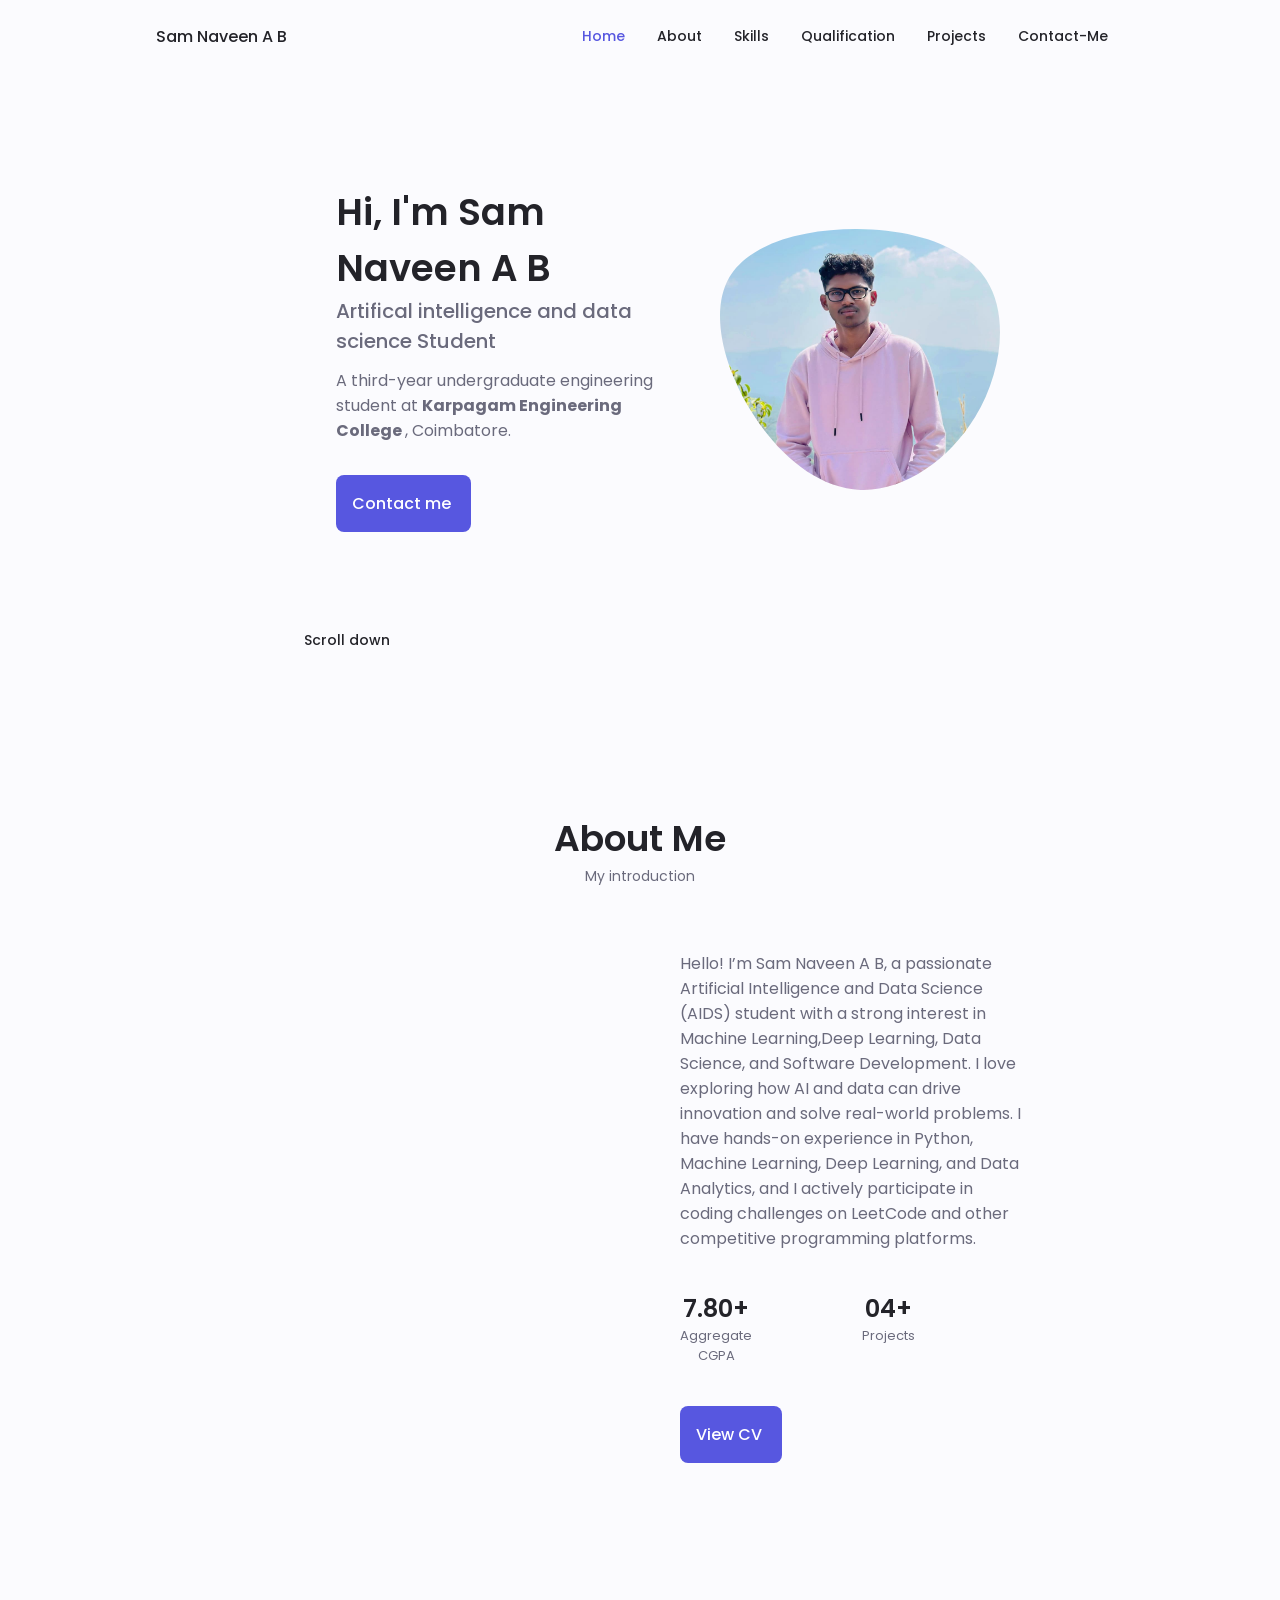
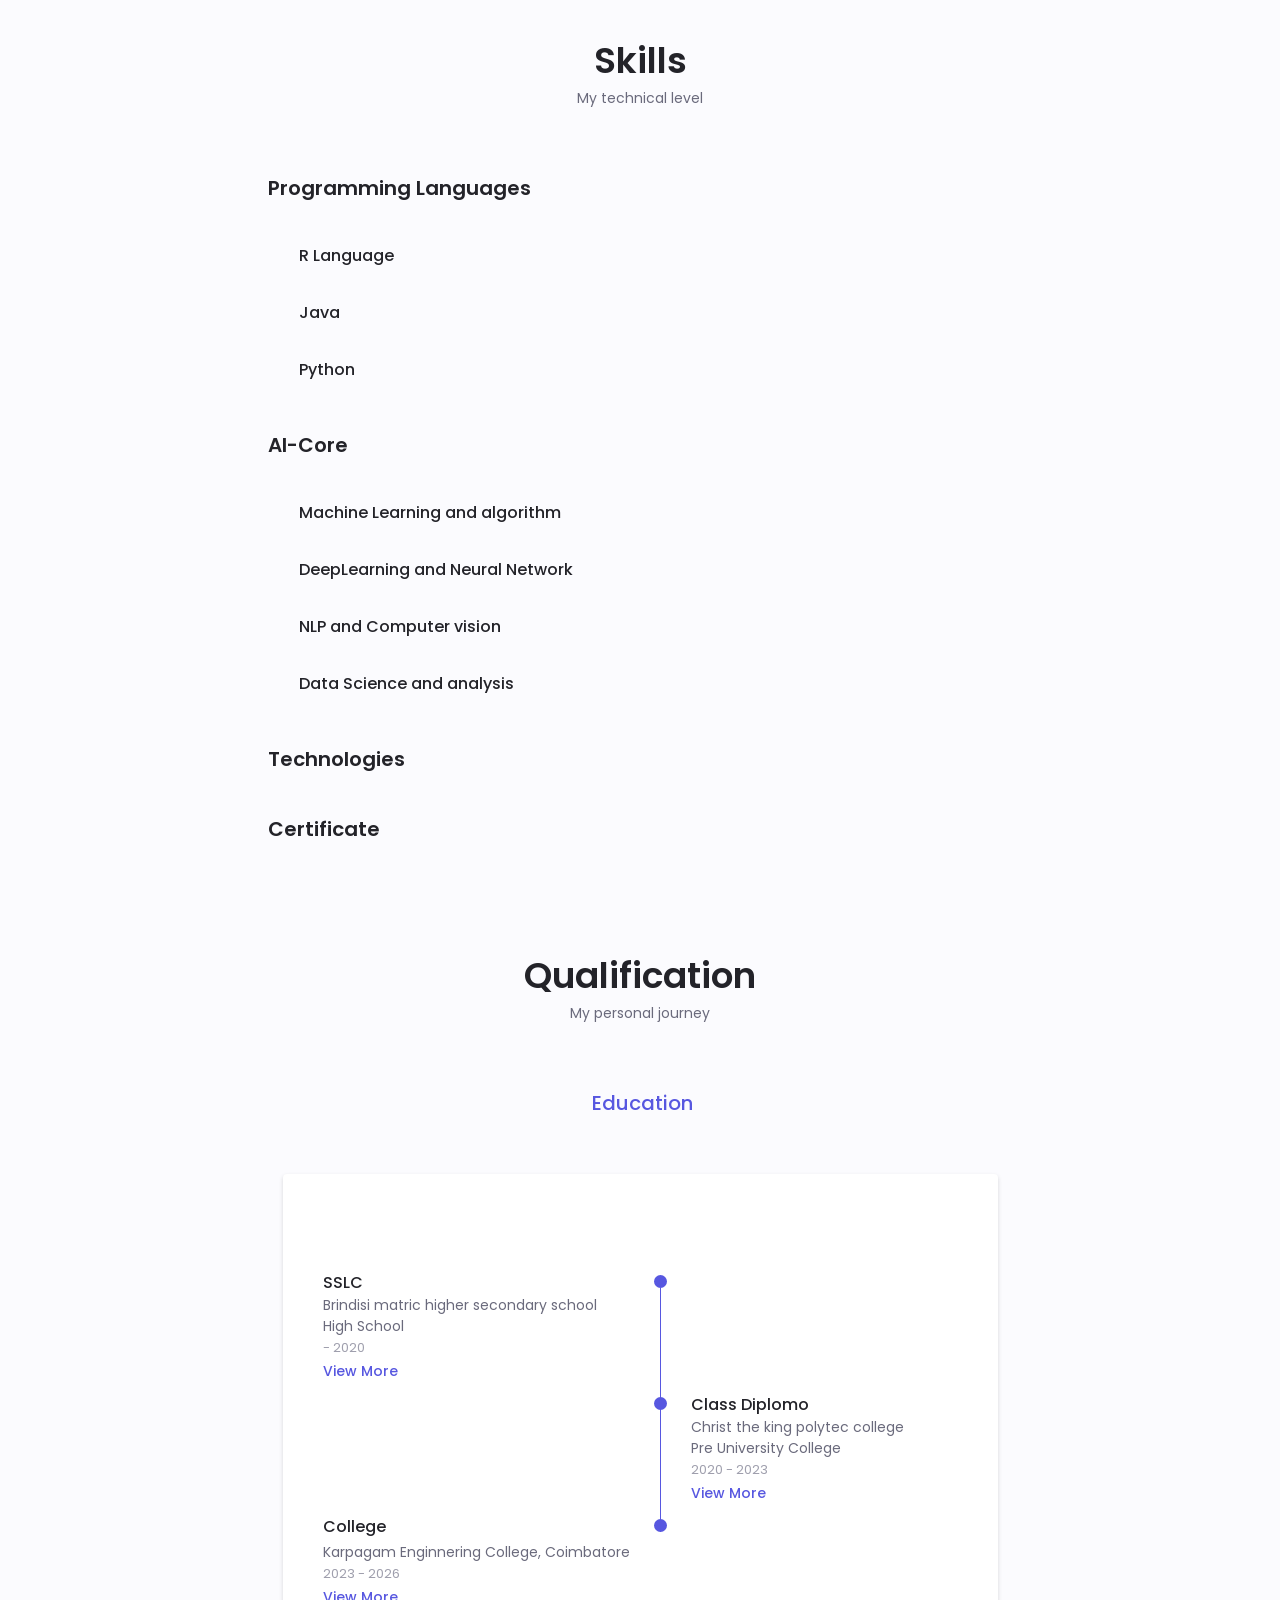
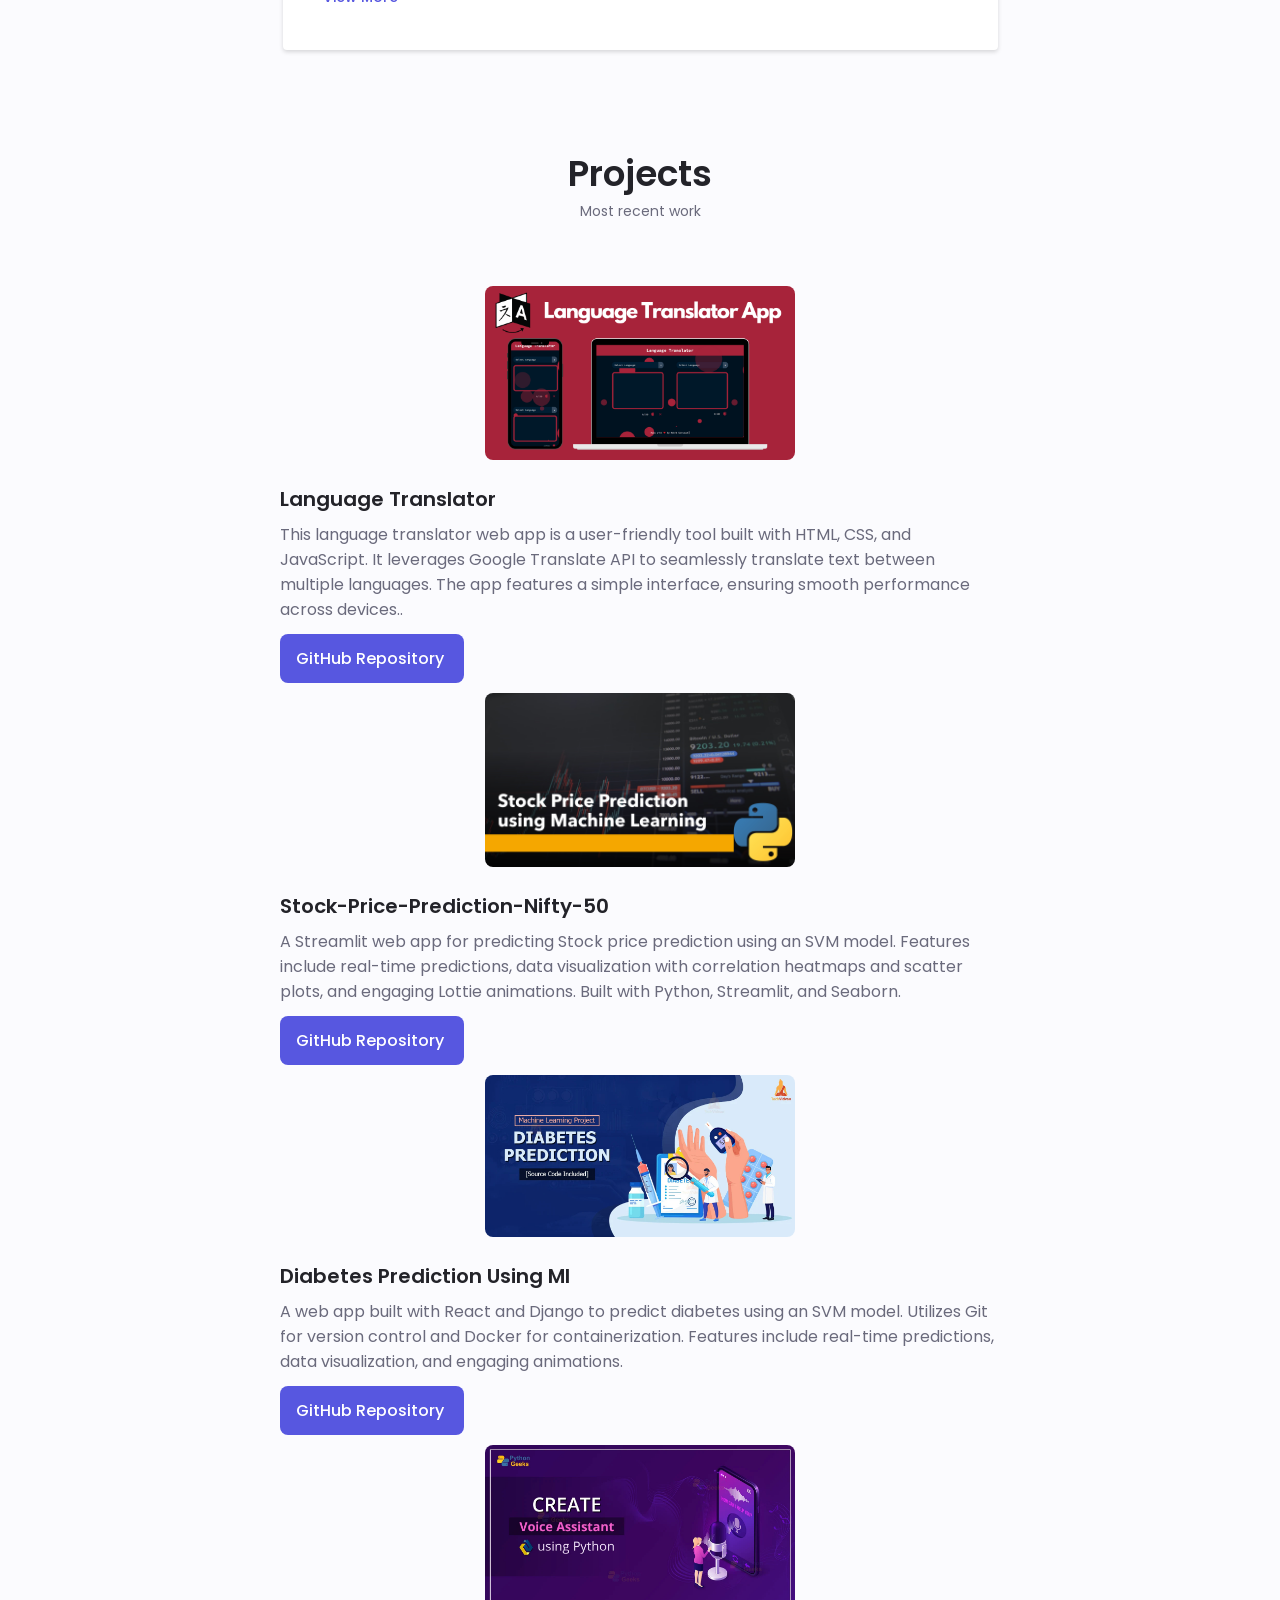
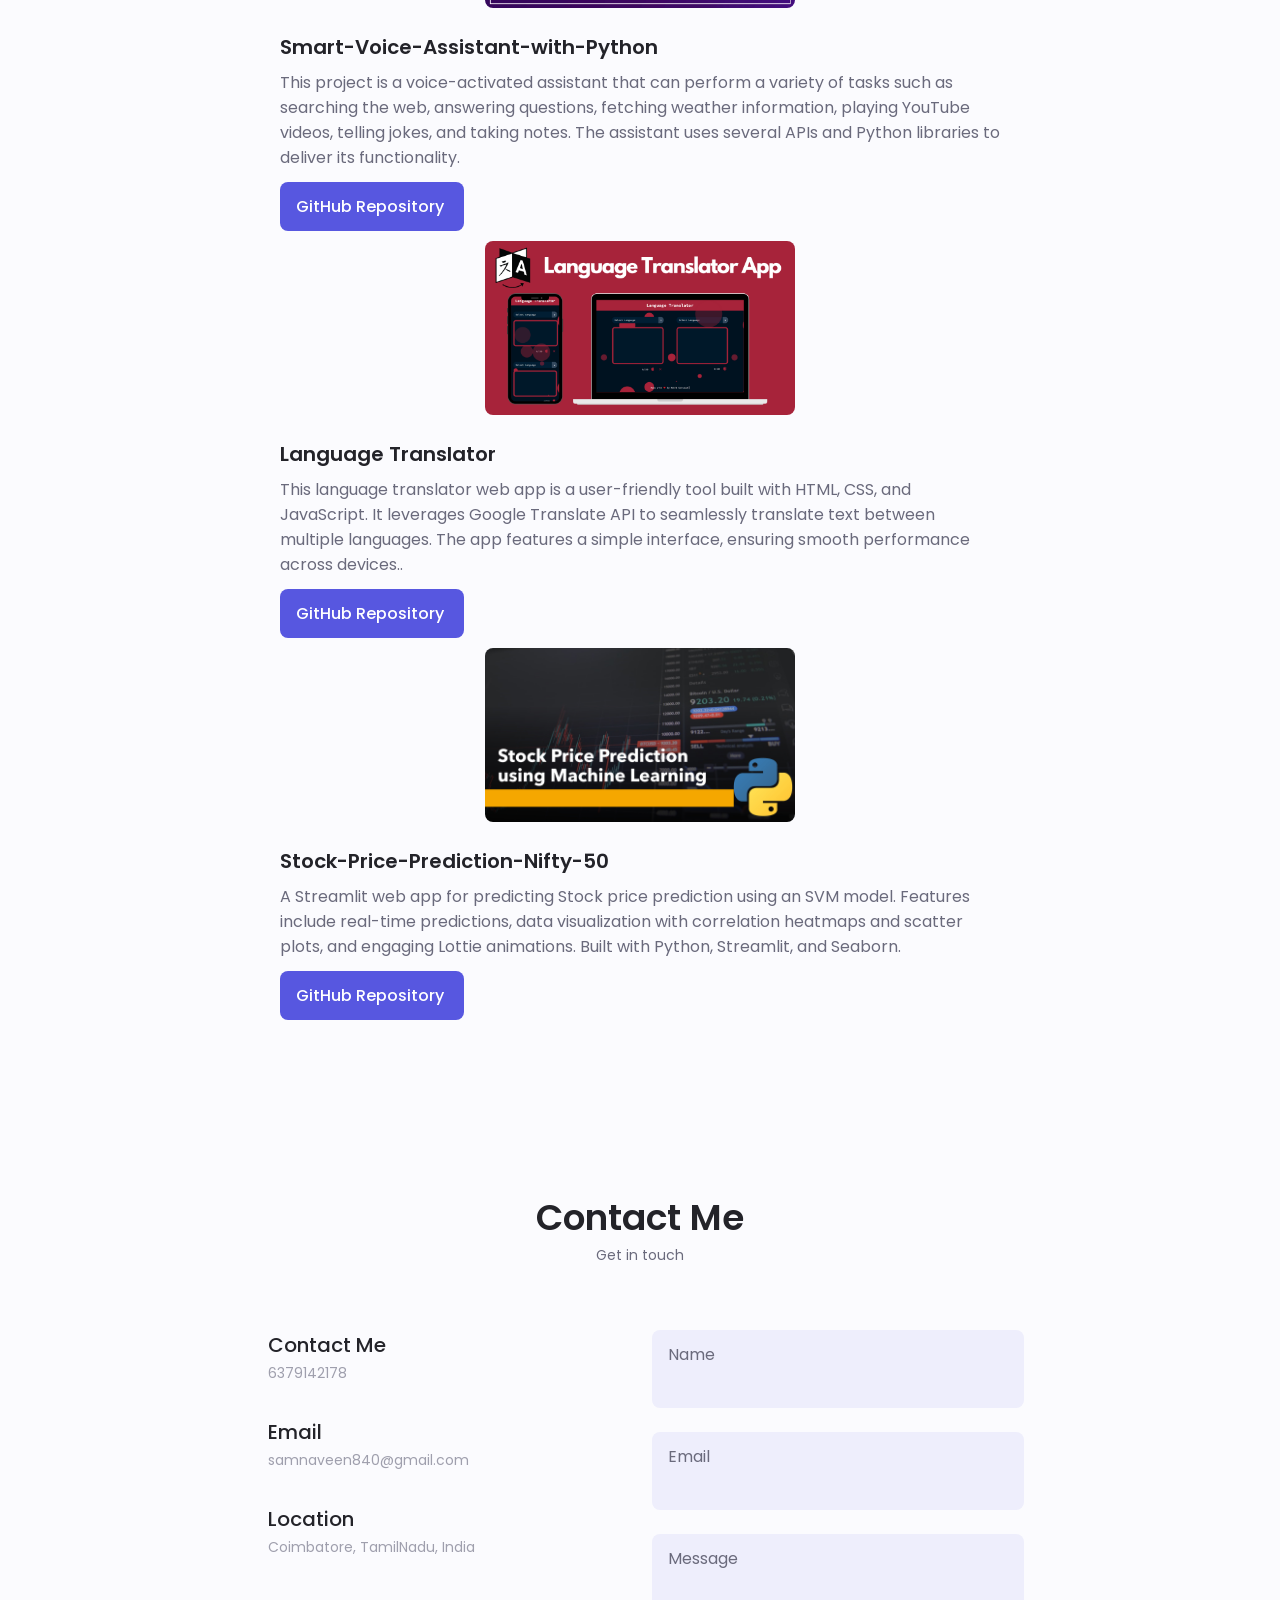
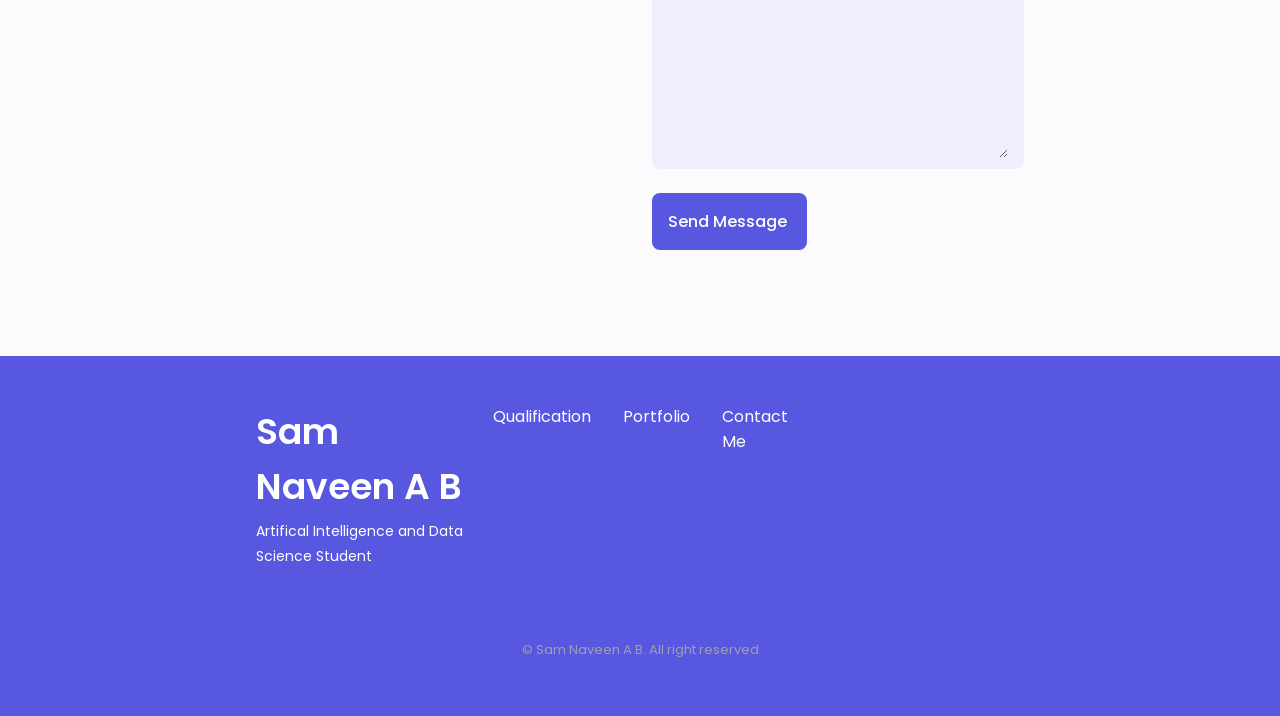
==== commit 2c365abc: "Update index.html" ====
--- a/index.html
+++ b/index.html
@@ -130,7 +130,7 @@
                     class="home__blob-img"
                     x="-79"
                     y="-46"
-                    xlink:href="Profilephoto1.jpg"
+                    xlink:href="Profilephoto2.jpg"
                   />
                 </g>
               </svg>
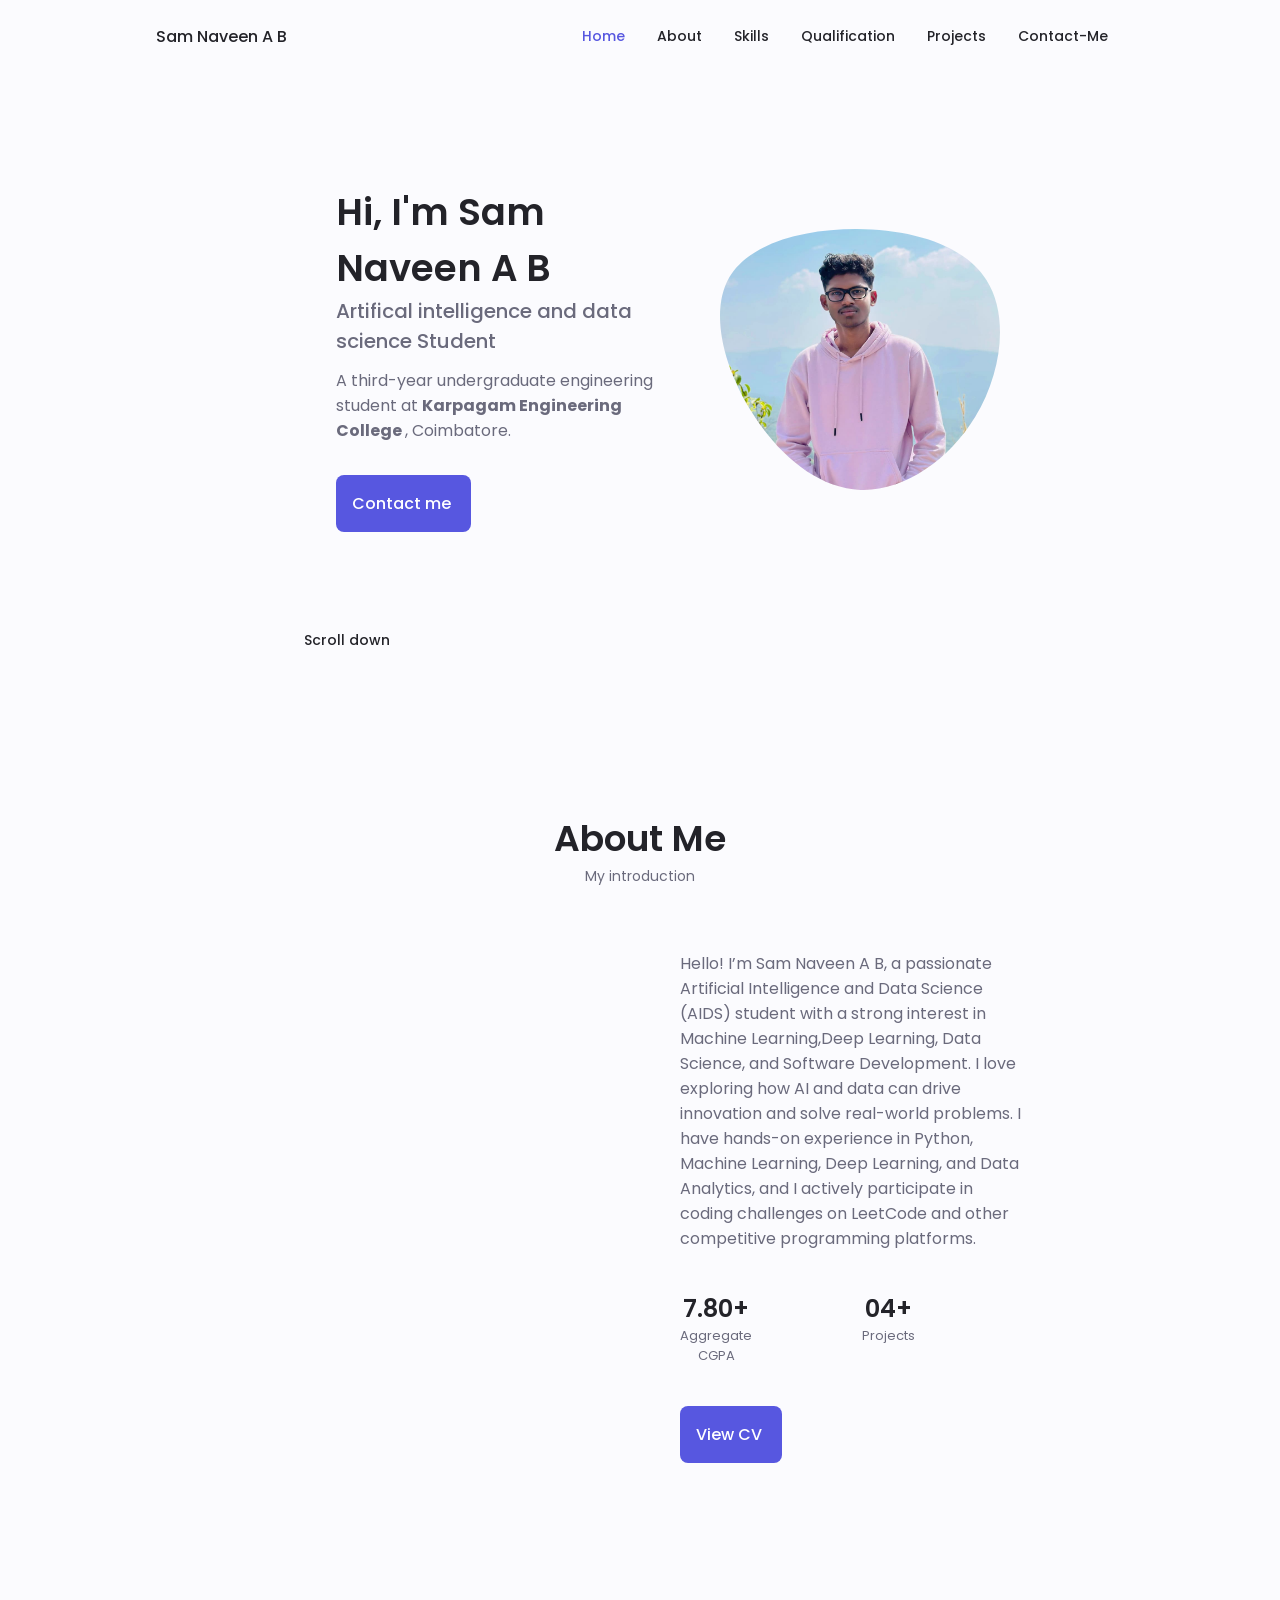
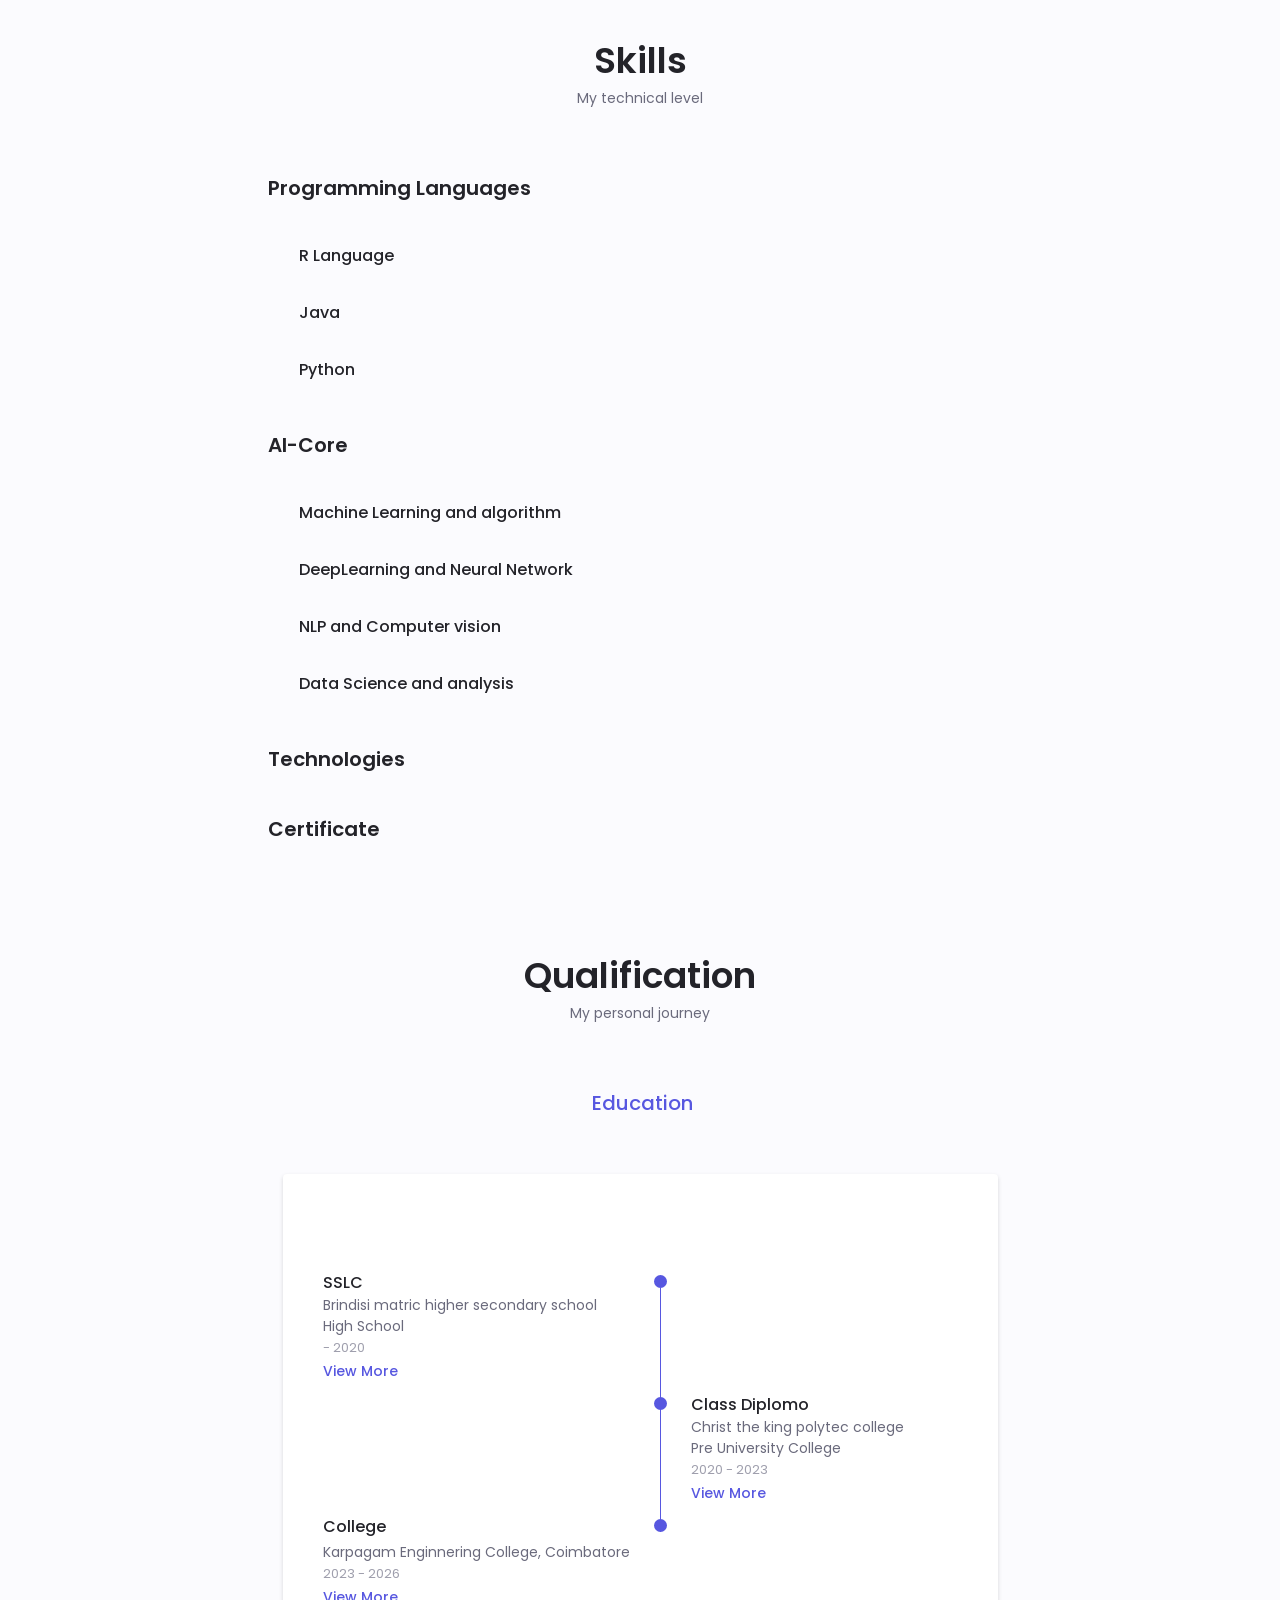
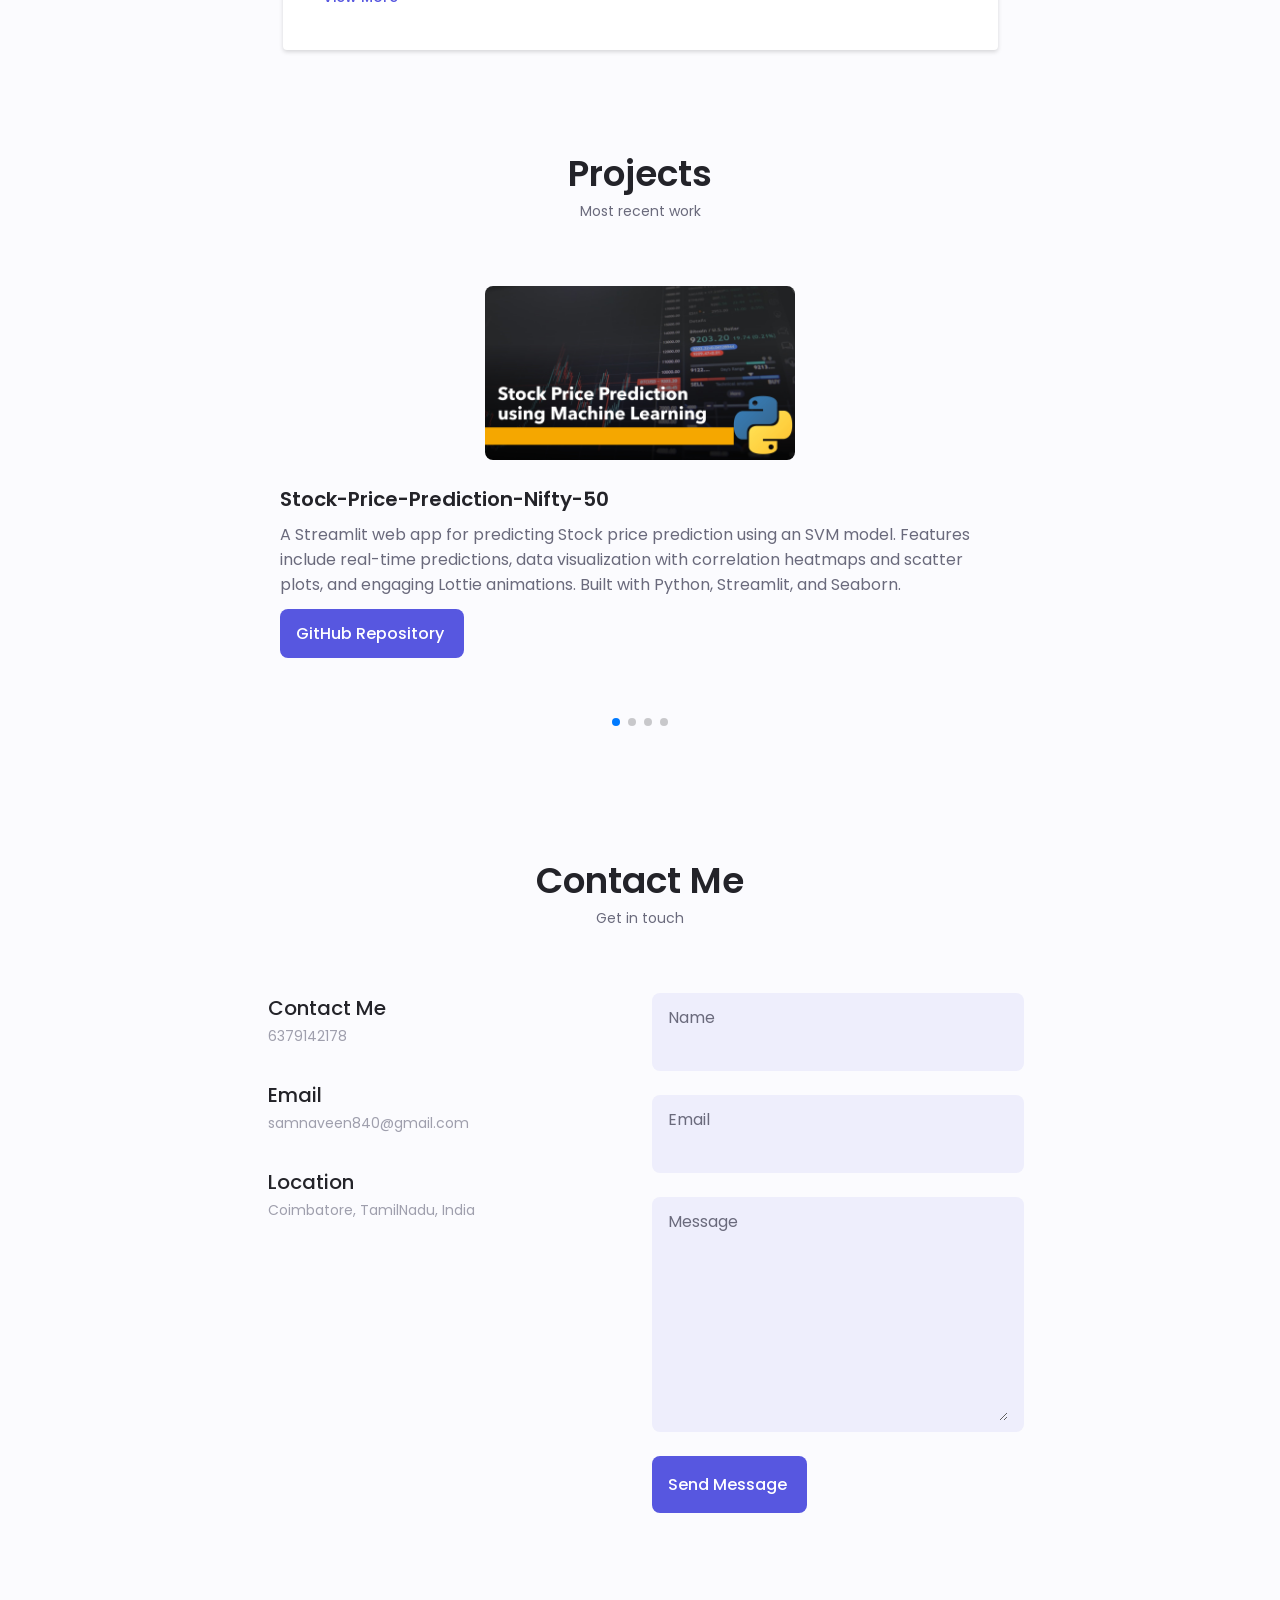
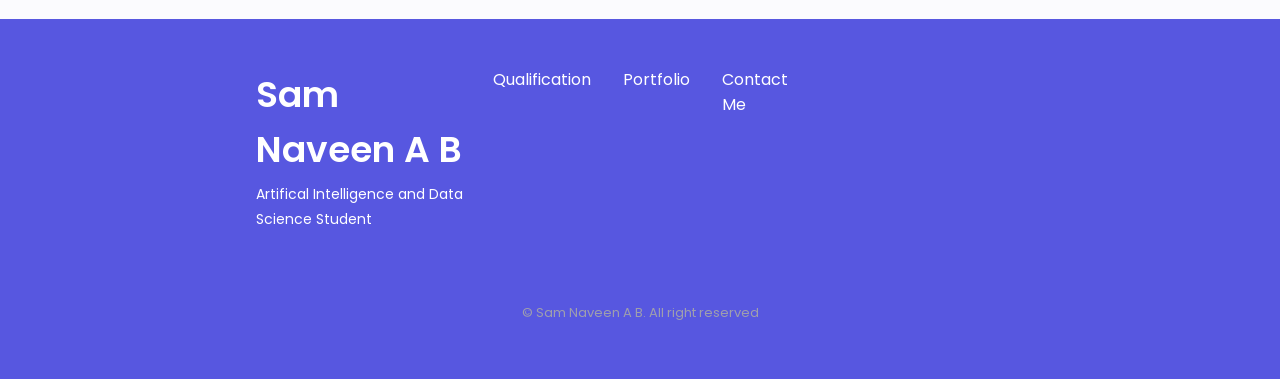
==== commit cc0a2288: "Update index.html" ====
--- a/index.html
+++ b/index.html
@@ -4,7 +4,7 @@
     <meta charset="UTF-8" />
     <meta http-equiv="X-UA-Compatible" content="IE=edge" />
     <meta name="viewport" content="width=device-width, initial-scale=1.0" />
-    <link rel="shortcut icon" href="portfolio(2).png" type="x-icon/>
+    <link rel="shortcut icon" href="portfolio(2).png" type="x-icon"/>
     <title>My Portfolio</title>
     <link rel="stylesheet" href="assets/swiper-bundle.min.css" />
     <link rel="stylesheet" href="assets/newcss.css" />
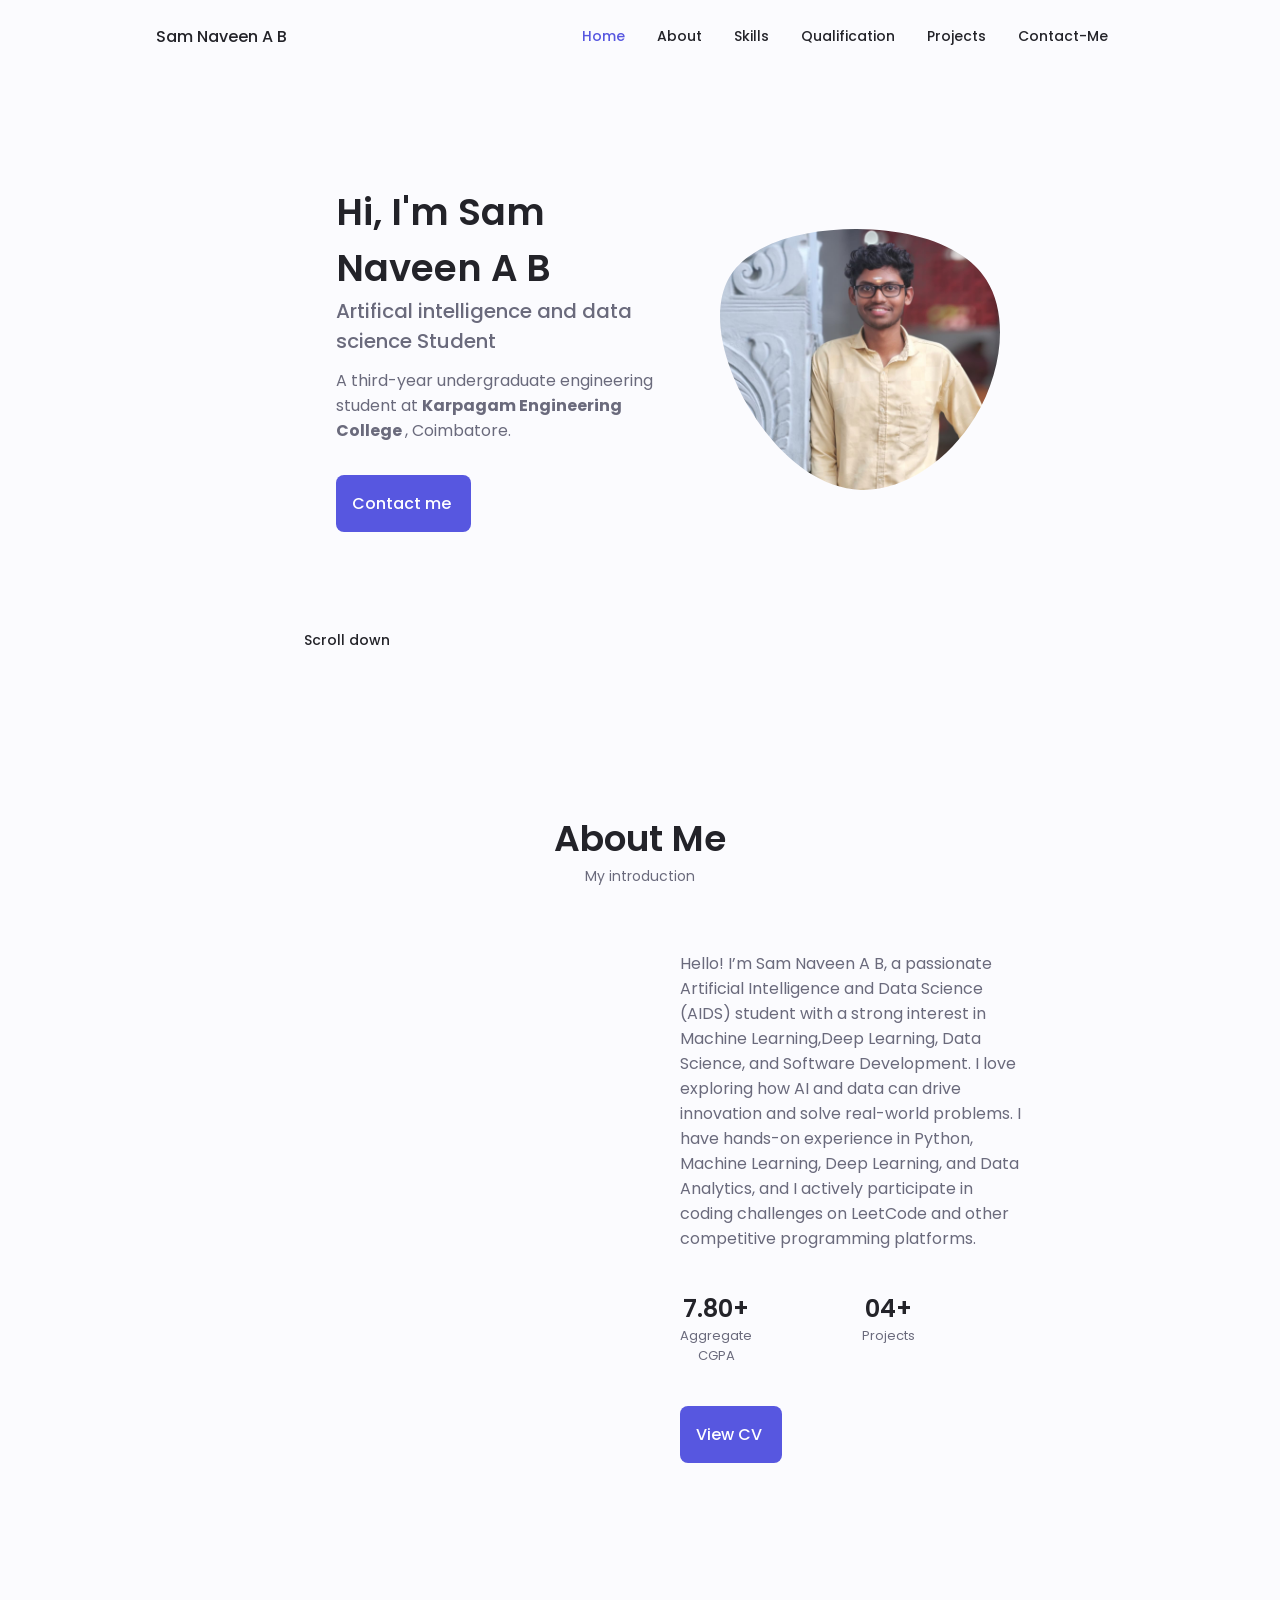
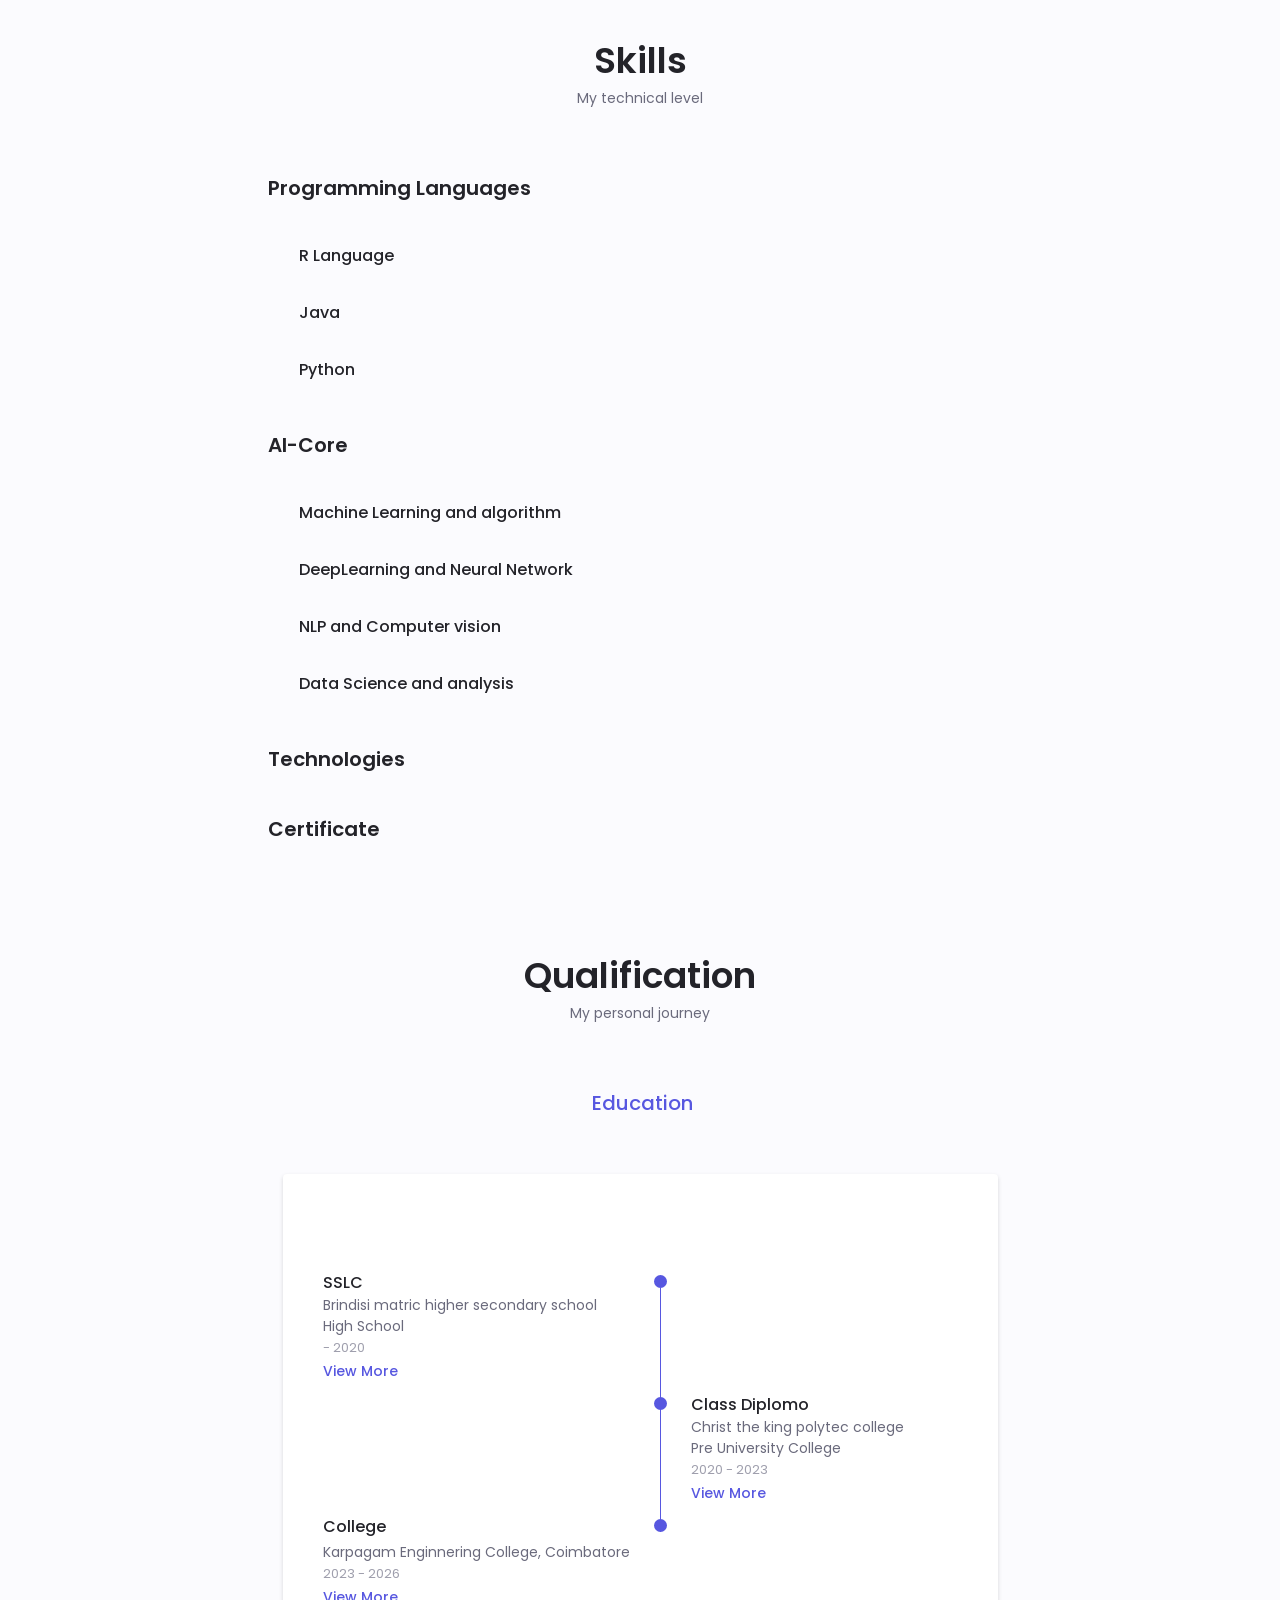
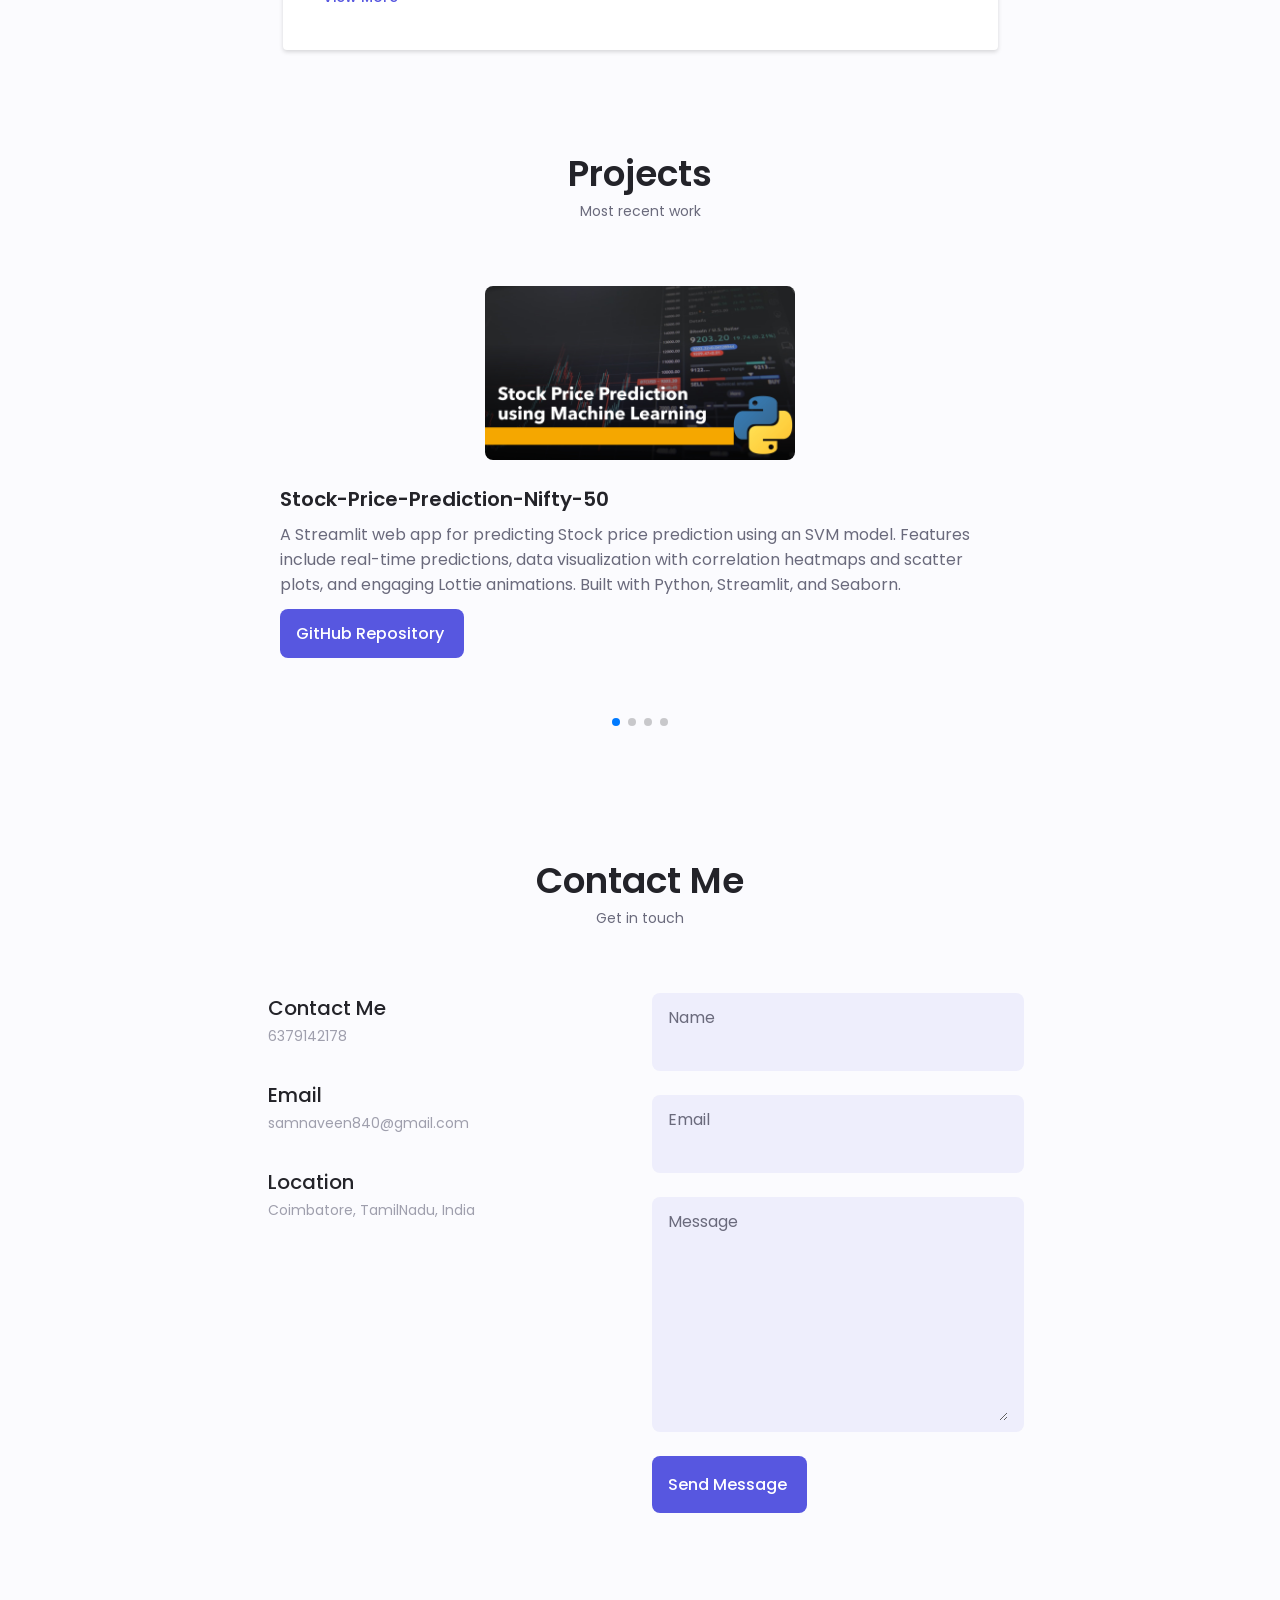
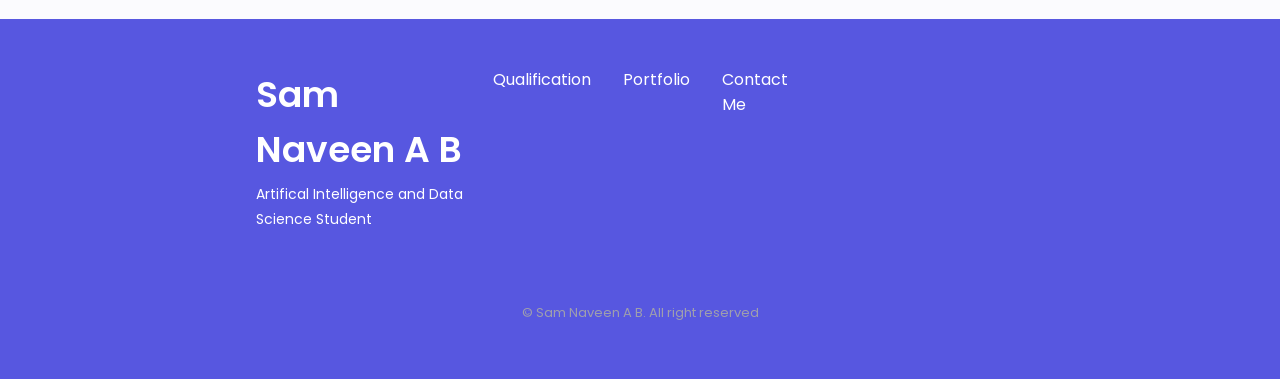
==== commit 3e5b6b4e: "Update index.html" ====
--- a/index.html
+++ b/index.html
@@ -118,7 +118,7 @@
                       97.8511 -7.48481 59.1033 6.67581 34.5279C20.9871 10.1032 59.7028 -0.149132 97.9666 
                       0.00163737C136.23 0.303176 174.193 10.857 190.312 36.4879Z"
                   />
-                </mask>
+                </mask> 
                 <g mask="url(#mask0)">
                   <path
                     d="M190.312 36.4879C206.582 62.1187 201.309 102.826 182.328 134.186C163.346 
@@ -130,7 +130,7 @@
                     class="home__blob-img"
                     x="-79"
                     y="-46"
-                    xlink:href="Profilephoto2.jpg"
+                    xlink:href="Smile_photo.jpg"
                   />
                 </g>
               </svg>
@@ -199,7 +199,7 @@
             </div>
 
             <div class="about__buttons">
-              <a  href="SAM NAVEEN [Resume].pdf" target="_blank" class="button button--flex">
+              <a  href="717823I503[SAM NAVEEN A B] RESUME" target="_blank" class="button button--flex">
                 View CV<i class="fas fa-file-pdf button__icon"></i>
               </a>
             </div>
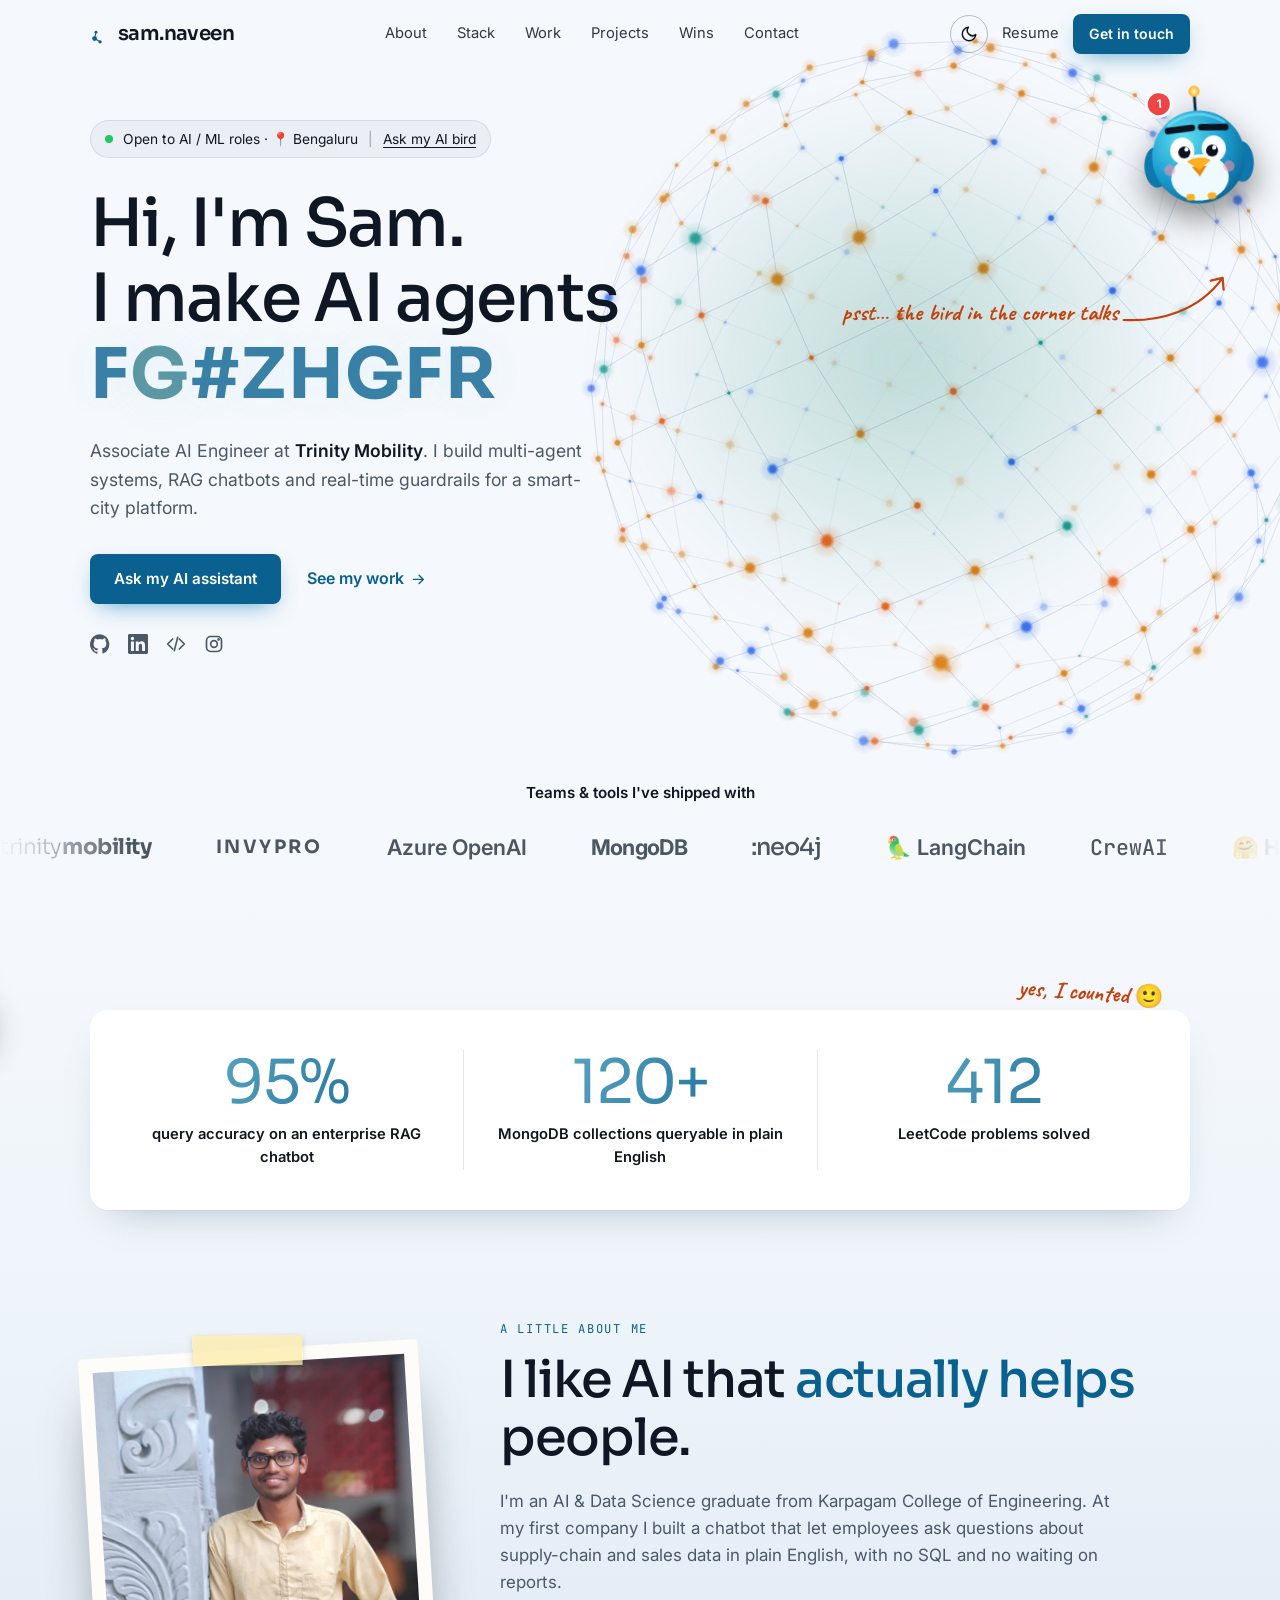
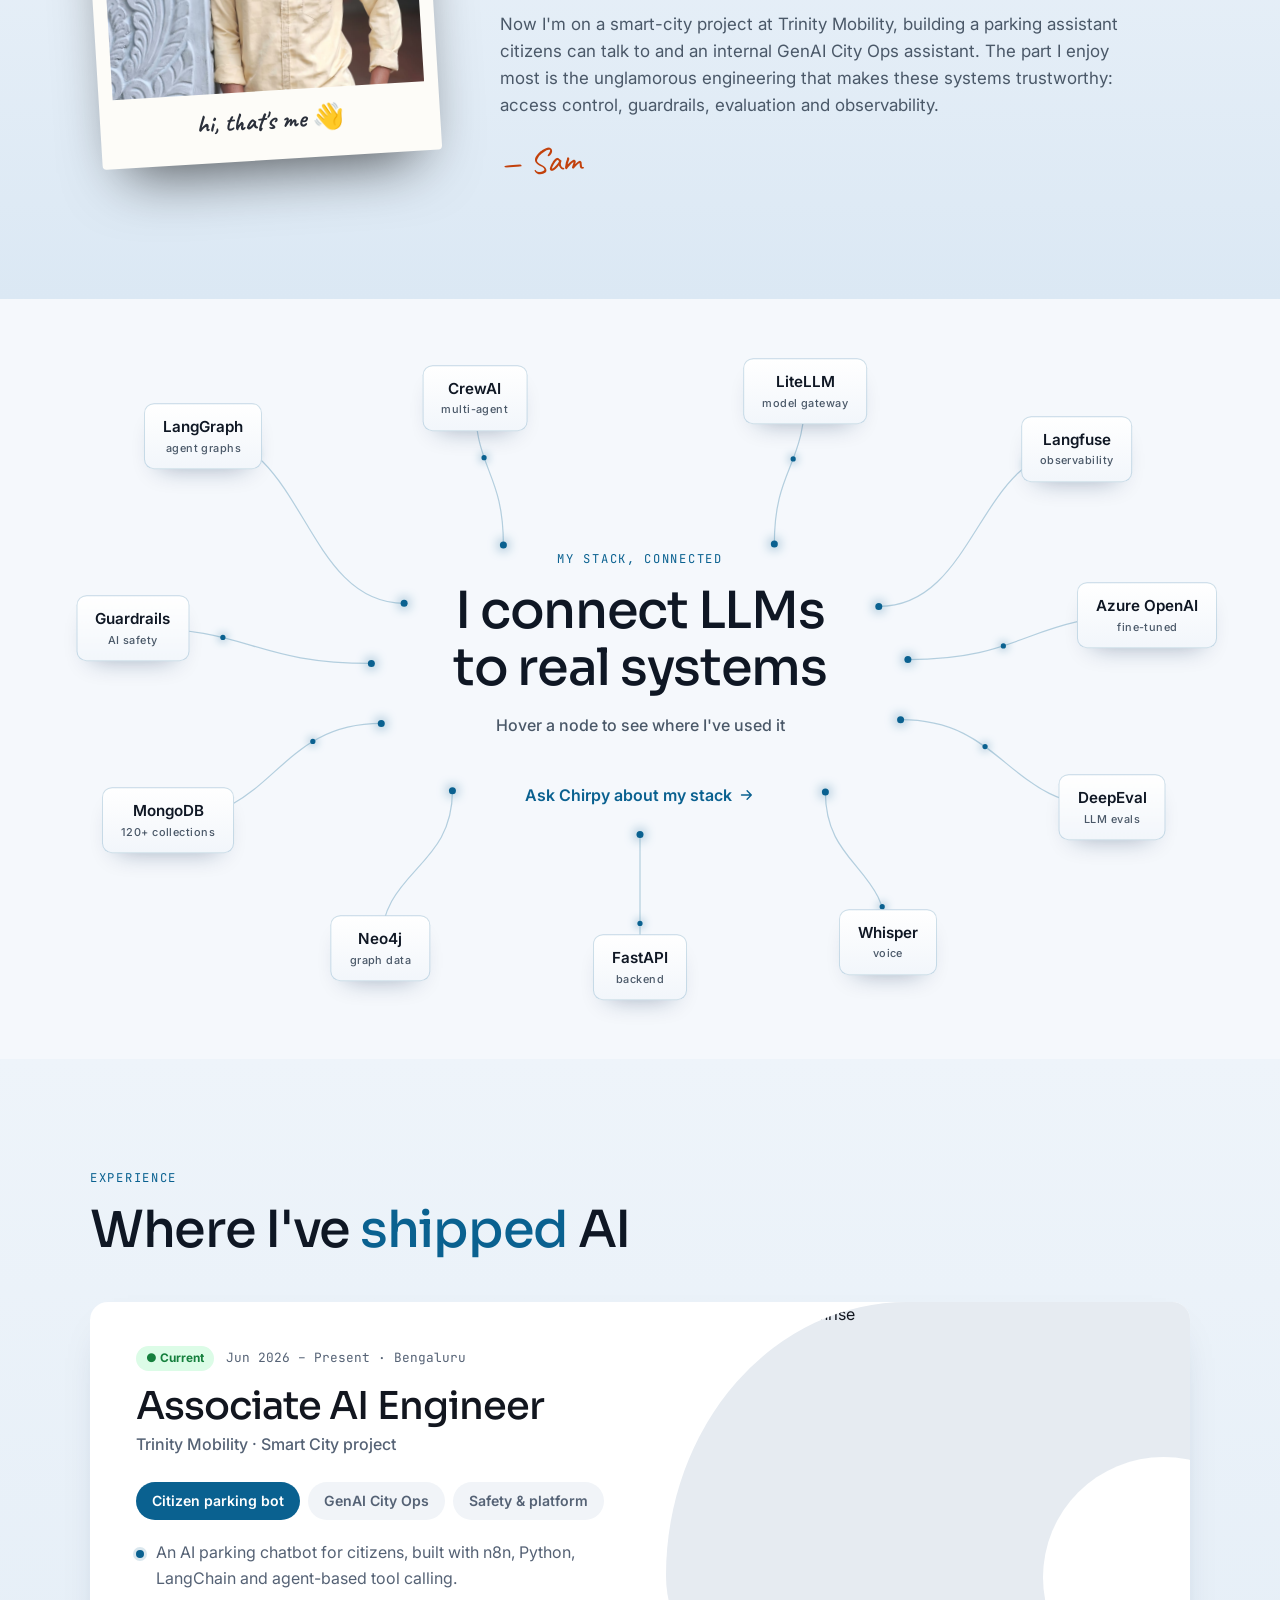
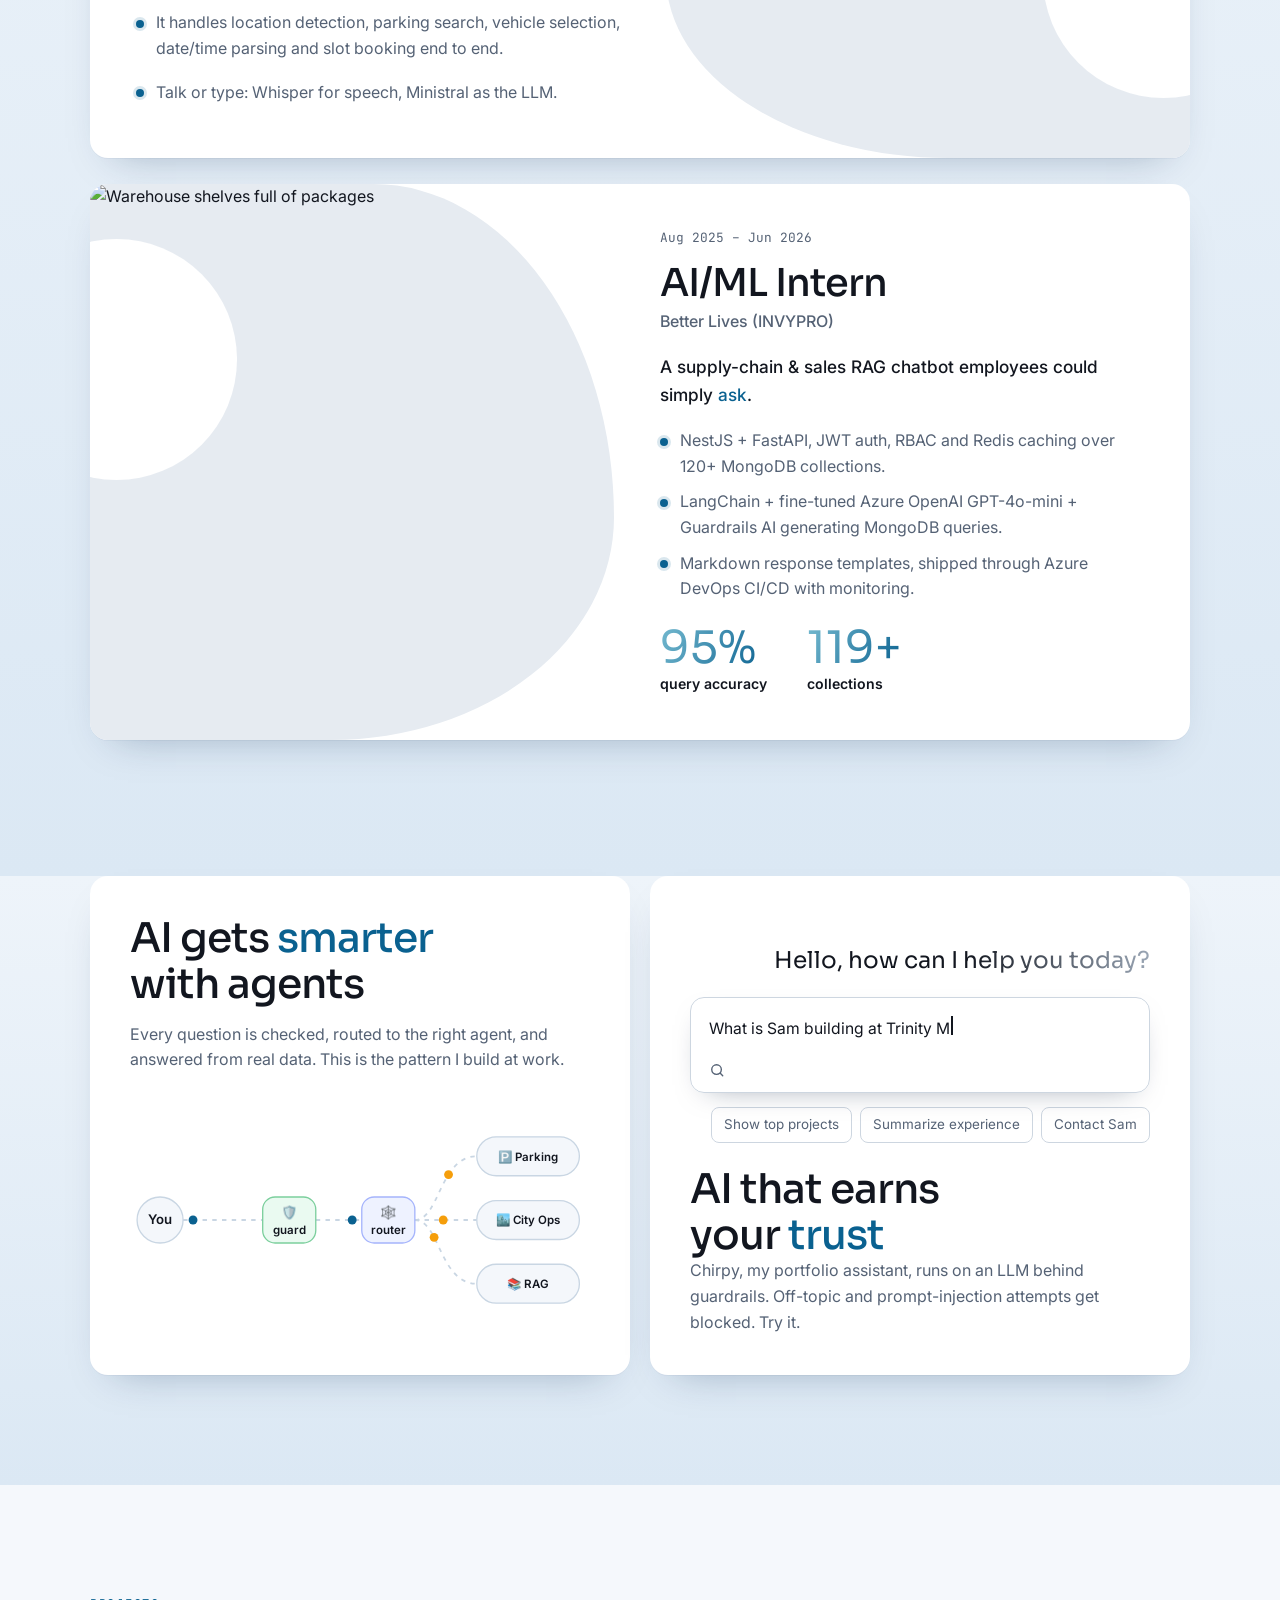
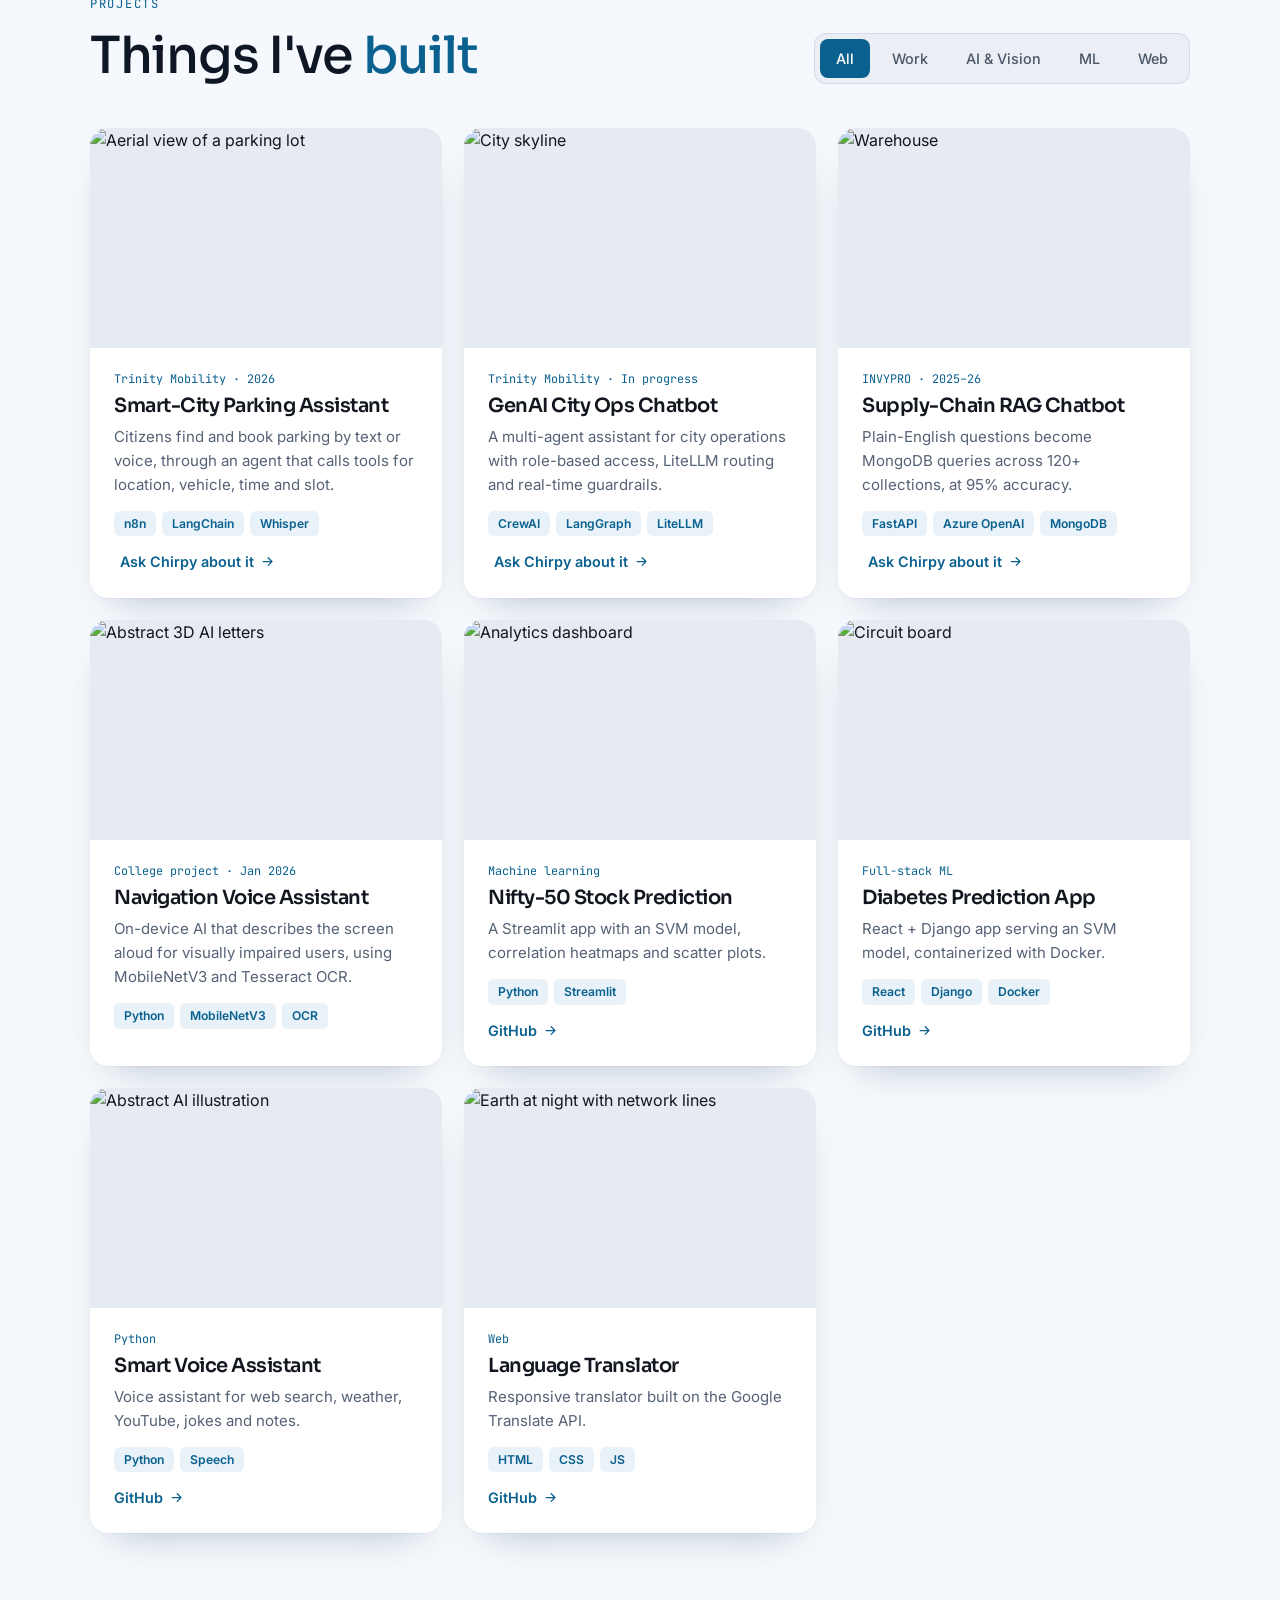
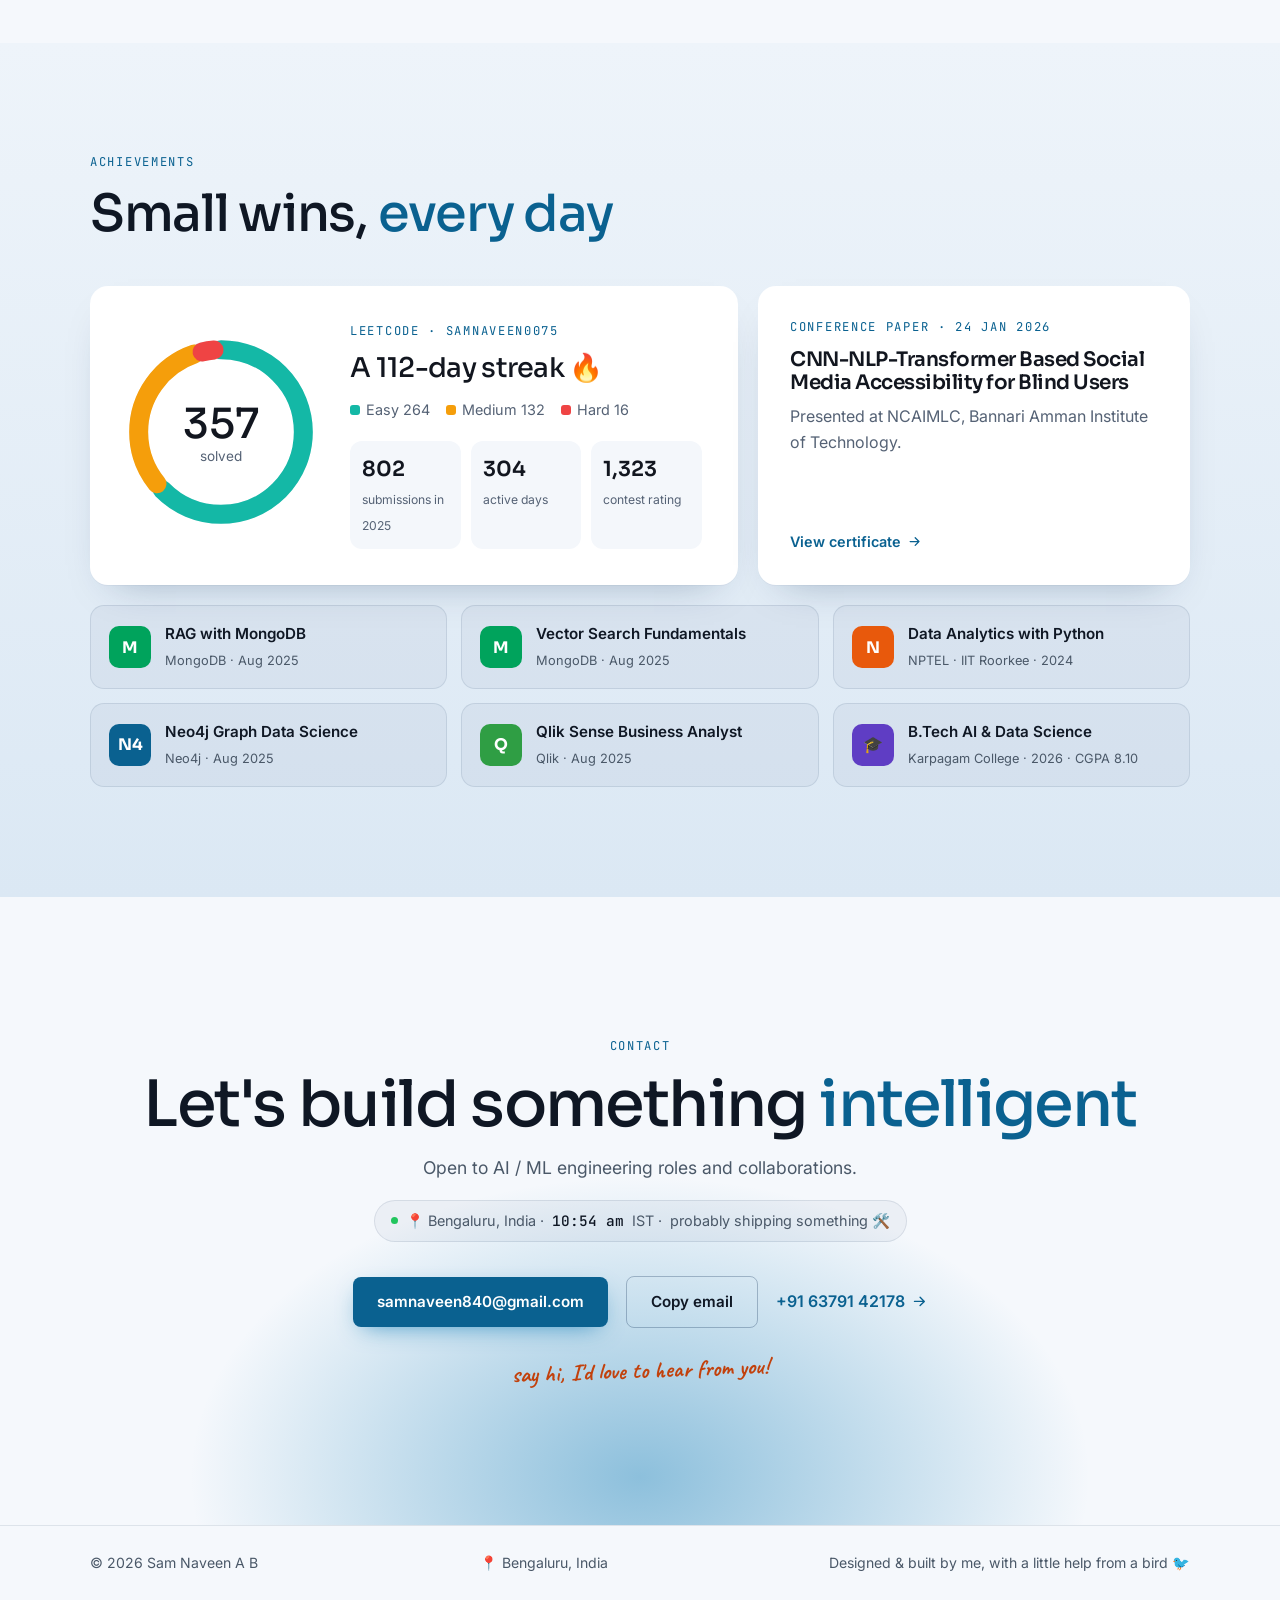
==== commit a74c25cb: "updates of portfolio" ====
--- a/index.html
+++ b/index.html
@@ -1,897 +1,554 @@
 <!doctype html>
 <html lang="en">
-  <head>
-    <meta charset="UTF-8" />
-    <meta http-equiv="X-UA-Compatible" content="IE=edge" />
-    <meta name="viewport" content="width=device-width, initial-scale=1.0" />
-    <link rel="shortcut icon" href="portfolio(2).png" type="x-icon"/>
-    <title>My Portfolio</title>
-    <link rel="stylesheet" href="assets/swiper-bundle.min.css" />
-    <link rel="stylesheet" href="assets/newcss.css" />
-    <link
-      rel="stylesheet"
-      href="https://unicons.iconscout.com/release/v4.0.8/css/line.css"
-    />
-  </head>
-
-  <body oncontextmenu="return false">
-    <header class="header" id="header">
-      <nav class="nav container">
-        <a href="#" class="nav__logo">Sam Naveen A B</a>
-        <div class="nav__menu" id="nav-menu">
-          <ul class="nav__list grid">
-            <li class="nav__item">
-              <a href="#home" class="nav__link active-link">
-                <i class="uil uil-estate nav__icon"></i>Home
-              </a>
-            </li>
-            <li class="nav__item">
-              <a href="#about" class="nav__link">
-                <i class="uil uil-user nav__icon"></i>About
-              </a>
-            </li>
-            <li class="nav__item">
-              <a href="#skills" class="nav__link">
-                <i class="uil uil-file-alt nav__icon"></i>Skills
-              </a>
-            </li>
-            <li class="nav__item">
-              <a href="#qualification" class="nav__link">
-                <i class="uil uil-briefcase-alt nav__icon"></i>Qualification
-              </a>
-            </li>
-            <li class="nav__item">
-              <a href="#portfolio" class="nav__link">
-                <i class="uil uil-scenery nav__icon"></i>Projects
-              </a>
-            </li>
-            <li class="nav__item">
-              <a href="#contact" class="nav__link">
-                <i class="uil uil-message nav__icon"></i>Contact-Me
-              </a>
-            </li>
-          </ul>
-          <i class="uil uil-times nav__close" id="nav-close"></i>
-        </div>
-        <div class="nav__btns">
-          <!-- Theme change button -->
-          <i class="uil uil-moon change-theme" id="theme-button"></i>
-
-          <div class="nav__toggle" id="nav-toggle">
-            <i class="uil uil-apps"></i>
-          </div>
-        </div>
+<head>
+  <meta charset="UTF-8" />
+  <meta name="viewport" content="width=device-width, initial-scale=1.0" />
+  <title>Sam Naveen A B · Associate AI Engineer</title>
+  <meta name="description" content="Sam Naveen A B — Associate AI Engineer building multi-agent systems, RAG chatbots and real-time guardrails for smart-city products." />
+  <meta name="theme-color" content="#05080f" />
+  <!-- link previews on LinkedIn / WhatsApp / X -->
+  <meta property="og:type" content="website" />
+  <meta property="og:url" content="https://samnaveen0075.netlify.app/" />
+  <meta property="og:title" content="Sam Naveen A B · Associate AI Engineer" />
+  <meta property="og:description" content="I build multi-agent systems, RAG chatbots and real-time guardrails. Based in Bengaluru. Say hi to Chirpy, my AI bird 🐦" />
+  <meta property="og:image" content="https://samnaveen0075.netlify.app/Smile_photo.jpg" />
+  <meta name="twitter:card" content="summary_large_image" />
+  <link rel="canonical" href="https://samnaveen0075.netlify.app/" />
+  <script type="application/ld+json">
+    {"@context":"https://schema.org","@type":"Person","name":"Sam Naveen A B","jobTitle":"Associate AI Engineer",
+     "worksFor":{"@type":"Organization","name":"Trinity Mobility"},
+     "address":{"@type":"PostalAddress","addressLocality":"Bengaluru","addressCountry":"IN"},
+     "alumniOf":"Karpagam College of Engineering","email":"mailto:samnaveen840@gmail.com",
+     "url":"https://samnaveen0075.netlify.app/",
+     "sameAs":["https://in.linkedin.com/in/samnaveen27","https://github.com/samnaveen1","https://leetcode.com/u/samnaveen0075/"]}
+  </script>
+  <link rel="icon" href="data:image/svg+xml,%3Csvg xmlns='http://www.w3.org/2000/svg' viewBox='0 0 100 100'%3E%3Ctext y='.9em' font-size='90'%3E%F0%9F%90%A6%3C/text%3E%3C/svg%3E" />
+  <link rel="preconnect" href="https://fonts.googleapis.com" />
+  <link rel="preconnect" href="https://fonts.gstatic.com" crossorigin />
+  <link href="https://fonts.googleapis.com/css2?family=Sora:wght@400;500;600;700&family=Inter:wght@400;500;600;700&family=Caveat:wght@500;700&family=JetBrains+Mono:wght@400;500&display=swap" rel="stylesheet" />
+  <link rel="stylesheet" href="style.css" />
+  <script src="theme-init.js"></script>
+</head>
+<body>
+  <svg width="0" height="0" style="position:absolute" aria-hidden="true">
+    <symbol id="i-github" viewBox="0 0 24 24"><path fill="currentColor" d="M12 .3a12 12 0 0 0-3.8 23.4c.6.1.8-.3.8-.6v-2c-3.3.7-4-1.6-4-1.6-.6-1.4-1.4-1.8-1.4-1.8-1.1-.7.1-.7.1-.7 1.2.1 1.8 1.2 1.8 1.2 1.1 1.8 2.8 1.3 3.5 1 .1-.8.4-1.3.8-1.6-2.7-.3-5.5-1.3-5.5-5.9 0-1.3.5-2.4 1.2-3.2-.1-.3-.5-1.5.1-3.2 0 0 1-.3 3.3 1.2a11.5 11.5 0 0 1 6 0C17.3 4.7 18.3 5 18.3 5c.6 1.7.2 2.9.1 3.2.8.8 1.2 1.9 1.2 3.2 0 4.6-2.8 5.6-5.5 5.9.4.4.8 1.1.8 2.2v3.3c0 .3.2.7.8.6A12 12 0 0 0 12 .3"/></symbol>
+    <symbol id="i-linkedin" viewBox="0 0 24 24"><path fill="currentColor" d="M20.45 20.45h-3.55v-5.57c0-1.33-.03-3.04-1.85-3.04-1.85 0-2.14 1.45-2.14 2.94v5.67H9.35V9h3.41v1.56h.05c.48-.9 1.64-1.85 3.37-1.85 3.6 0 4.27 2.37 4.27 5.46v6.28zM5.34 7.43a2.06 2.06 0 1 1 0-4.12 2.06 2.06 0 0 1 0 4.12zM7.12 20.45H3.56V9h3.56v11.45zM22.22 0H1.77C.79 0 0 .77 0 1.73v20.54C0 23.23.79 24 1.77 24h20.45c.98 0 1.78-.77 1.78-1.73V1.73C24 .77 23.2 0 22.22 0z"/></symbol>
+    <symbol id="i-code" viewBox="0 0 24 24"><path fill="none" stroke="currentColor" stroke-width="2" stroke-linecap="round" stroke-linejoin="round" d="m8 6-6 6 6 6M16 6l6 6-6 6M14 4l-4 16"/></symbol>
+    <symbol id="i-insta" viewBox="0 0 24 24"><g fill="none" stroke="currentColor" stroke-width="2"><rect x="3" y="3" width="18" height="18" rx="5"/><circle cx="12" cy="12" r="4"/><circle cx="17.5" cy="6.5" r=".6" fill="currentColor"/></g></symbol>
+    <symbol id="i-arrow" viewBox="0 0 24 24"><path fill="none" stroke="currentColor" stroke-width="2" stroke-linecap="round" stroke-linejoin="round" d="M5 12h14M13 6l6 6-6 6"/></symbol>
+    <symbol id="i-send" viewBox="0 0 24 24"><path fill="currentColor" d="M3.4 20.4 21 12 3.4 3.6 3.4 10l12.6 2-12.6 2z"/></symbol>
+    <symbol id="i-close" viewBox="0 0 24 24"><path fill="none" stroke="currentColor" stroke-width="2.2" stroke-linecap="round" d="M6 6l12 12M18 6 6 18"/></symbol>
+    <symbol id="i-shield" viewBox="0 0 24 24"><path fill="none" stroke="currentColor" stroke-width="2" stroke-linejoin="round" d="M12 3 4 6v6c0 4.4 3.4 8.3 8 9 4.6-.7 8-4.6 8-9V6z"/></symbol>
+    <symbol id="i-search" viewBox="0 0 24 24"><g fill="none" stroke="currentColor" stroke-width="2" stroke-linecap="round"><circle cx="11" cy="11" r="7"/><path d="m20 20-3.5-3.5"/></g></symbol>
+    <symbol id="i-sun" viewBox="0 0 24 24"><g fill="none" stroke="currentColor" stroke-width="2" stroke-linecap="round"><circle cx="12" cy="12" r="4"/><path d="M12 2v2M12 20v2M4.9 4.9l1.4 1.4M17.7 17.7l1.4 1.4M2 12h2M20 12h2M4.9 19.1l1.4-1.4M17.7 6.3l1.4-1.4"/></g></symbol>
+    <symbol id="i-moon" viewBox="0 0 24 24"><path fill="none" stroke="currentColor" stroke-width="2" stroke-linejoin="round" d="M21 12.8A9 9 0 1 1 11.2 3a7 7 0 0 0 9.8 9.8z"/></symbol>
+    <symbol id="i-reset" viewBox="0 0 24 24"><g fill="none" stroke="currentColor" stroke-width="2" stroke-linecap="round" stroke-linejoin="round"><path d="M3 12a9 9 0 1 0 3-6.7"/><path d="M3 4v5h5"/></g></symbol>
+    <!-- small Chirpy for the chat header (same character as the mascot) -->
+    <symbol id="chirpy-mini" viewBox="0 0 140 150">
+      <line x1="70" y1="34" x2="70" y2="14" stroke="#0b2a40" stroke-width="4" stroke-linecap="round"/><circle cx="70" cy="11" r="7" fill="#ffb020"/>
+      <circle cx="70" cy="82" r="50" fill="#1b9fd0"/><ellipse cx="70" cy="104" rx="31" ry="25" fill="#eefaff"/>
+      <ellipse cx="53" cy="74" rx="13" ry="14" fill="#fff"/><ellipse cx="87" cy="74" rx="13" ry="14" fill="#fff"/>
+      <circle cx="55" cy="76" r="7" fill="#0b1220"/><circle cx="85" cy="76" r="7" fill="#0b1220"/>
+      <path d="M39 52 L65 56 M101 52 L75 56" stroke="#0b1220" stroke-width="7" stroke-linecap="round"/>
+      <path d="M57 86 Q70 79 83 86 L70 97 Z" fill="#ffb020"/>
+    </symbol>
+    <symbol id="logo-mark" viewBox="0 0 24 24"><g fill="currentColor"><circle cx="5" cy="17" r="2.6"/><circle cx="11" cy="20.5" r="1.8"/><circle cx="6.5" cy="10" r="1.6"/></g><path d="M5 17 11 20.5M5 17 6.5 10" stroke="currentColor" stroke-width="1.2"/></symbol>
+  </svg>
+
+  <div class="progress" id="progress"></div>
+
+  <!-- NAV -->
+  <header class="nav" id="nav">
+    <div class="wrap nav__inner">
+      <a href="#home" class="logo" aria-label="Sam Naveen, home"><svg class="logo__mark"><use href="#logo-mark"/></svg>sam.naveen</a>
+      <nav class="nav__links" id="nav-links" aria-label="Main">
+        <a href="#about">About</a>
+        <a href="#stack">Stack</a>
+        <a href="#experience">Work</a>
+        <a href="#projects">Projects</a>
+        <a href="#wins">Wins</a>
+        <a href="#contact">Contact</a>
       </nav>
-    </header>
-    <!-- main-->
-
-    <main class="main">
-      <!--========================= Home =====================-->
-
-      <section class="home section" id="home">
-        <div class="home__container container grid">
-          <div class="home__content grid">
-            <div class="home__social">
-              <a
-                href="https://in.linkedin.com/in/samnaveen27 "
-                target="_blank"
-                class="home__scroll-button"
-              >
-                <i class="uil uil-linkedin-alt home__icon"></i>
-              </a>
-
-              <a
-                href="https://github.com/samnaveen1"
-                target="_blank"
-                class="home__scroll-button"
-              >
-                <i class="uil uil-github-alt home__icon"></i>
-              </a>
-              <a
-              href="https://www.instagram.com/sam_naveen_0075/?__pwa=1"
-              class="home__scroll-button"
-              target="__blank"
-            >
-            <i class="fa-brands fa-instagram"></i>
-            </a>
-            <!-- <a
-              href="https://leetcode.com/u/samnaveen0075/"
-              target="__blank"
-              class="footer__social"
-            >
-            <i class="fa-solid fa-code"></i>
-
-            </a> -->
-              
-            </div>
-            <div class="home__img">
-              <svg
-                class="home__blob"
-                viewBox="0 0 200 187"
-                xmlns="http://www.w3.org/2000/svg"
-                xmlns:xlink="http://www.w3.org/1999/xlink"
-              >
-                <mask id="mask0" mask-type="alpha">
-                  <path
-                    d="M190.312 36.4879C206.582 62.1187 201.309 102.826 182.328 134.186C163.346 165.547 
-                      130.807 187.559 100.226 186.353C69.6454 185.297 41.0228 161.023 21.7403 129.362C2.45775 
-                      97.8511 -7.48481 59.1033 6.67581 34.5279C20.9871 10.1032 59.7028 -0.149132 97.9666 
-                      0.00163737C136.23 0.303176 174.193 10.857 190.312 36.4879Z"
-                  />
-                </mask> 
-                <g mask="url(#mask0)">
-                  <path
-                    d="M190.312 36.4879C206.582 62.1187 201.309 102.826 182.328 134.186C163.346 
-                      165.547 130.807 187.559 100.226 186.353C69.6454 185.297 41.0228 161.023 21.7403 
-                      129.362C2.45775 97.8511 -7.48481 59.1033 6.67581 34.5279C20.9871 10.1032 59.7028 
-                     -0.149132 97.9666 0.00163737C136.23 0.303176 174.193 10.857 190.312 36.4879Z"
-                  />
-                  <image
-                    class="home__blob-img"
-                    x="-79"
-                    y="-46"
-                    xlink:href="Smile_photo.jpg"
-                  />
-                </g>
+      <div class="nav__actions">
+        <button class="theme-btn" id="theme-btn" aria-label="Switch to light mode">
+          <svg class="i i-sun"><use href="#i-sun"/></svg><svg class="i i-moon"><use href="#i-moon"/></svg>
+        </button>
+        <a href="resume.pdf" class="nav__plain hide-sm" target="_blank" rel="noopener">Resume</a>
+        <a href="#contact" class="btn btn--blue btn--sm">Get in touch</a>
+        <button class="menu-btn" id="menu-btn" aria-label="Open menu" aria-expanded="false"><span></span><span></span></button>
+      </div>
+    </div>
+  </header>
+
+  <main>
+    <!-- HERO -->
+    <section class="hero" id="home">
+      <canvas id="sphere" class="hero__sphere" aria-hidden="true"></canvas>
+      <div class="hero__nebula" aria-hidden="true"></div>
+      <div class="wrap hero__content">
+        <button class="announce" data-open-chat="Is Sam open to new roles?">
+          <span class="pulse"></span> Open to AI / ML roles · 📍 Bengaluru <span class="announce__sep">|</span> <u>Ask my AI bird</u>
+        </button>
+        <h1 class="hero__title">
+          <span class="rise">Hi, I'm Sam.</span>
+          <span class="rise">I make AI agents</span>
+          <span class="hero__word rise" id="scramble" aria-live="off">RELIABLE</span>
+        </h1>
+        <p class="hero__sub rise">Associate AI Engineer at <strong>Trinity Mobility</strong>. I build multi-agent systems, RAG chatbots and real-time guardrails for a smart-city platform.</p>
+        <div class="hero__cta rise">
+          <button class="btn btn--blue magnetic" data-open-chat="What is Sam working on right now?">Ask my AI assistant</button>
+          <a href="#projects" class="btn-link">See my work <svg class="i"><use href="#i-arrow"/></svg></a>
+        </div>
+        <div class="hero__social rise">
+          <a href="https://github.com/samnaveen1" target="_blank" rel="noopener" aria-label="GitHub"><svg class="i"><use href="#i-github"/></svg></a>
+          <a href="https://in.linkedin.com/in/samnaveen27" target="_blank" rel="noopener" aria-label="LinkedIn"><svg class="i"><use href="#i-linkedin"/></svg></a>
+          <a href="https://leetcode.com/u/samnaveen0075/" target="_blank" rel="noopener" aria-label="LeetCode"><svg class="i"><use href="#i-code"/></svg></a>
+          <a href="https://www.instagram.com/sam_naveen_0075/" target="_blank" rel="noopener" aria-label="Instagram"><svg class="i"><use href="#i-insta"/></svg></a>
+        </div>
+        <div class="note note--hero reveal" aria-hidden="true">
+          <span>psst… the bird in the corner talks</span>
+          <svg viewBox="0 0 120 60" class="note__arrow"><path d="M4 54 C 44 56, 86 44, 112 8 M112 8 l-13 3 M112 8 l1 13"/></svg>
+        </div>
+      </div>
+
+      <div class="logos">
+        <p class="logos__title">Teams &amp; tools I've shipped with</p>
+        <div class="logos__mask">
+          <div class="logos__track">
+            <span class="w w--trinity">trinity<b>mobility</b></span><span class="w w--invy">INVYPRO</span><span class="w w--azure">Azure OpenAI</span><span class="w w--mongo">MongoDB</span><span class="w w--neo">:neo4j</span><span class="w w--lc">🦜 LangChain</span><span class="w w--crew">CrewAI</span><span class="w w--hf">🤗 Hugging Face</span><span class="w w--docker">docker</span><span class="w w--fast">FastAPI</span>
+            <span class="w w--trinity">trinity<b>mobility</b></span><span class="w w--invy">INVYPRO</span><span class="w w--azure">Azure OpenAI</span><span class="w w--mongo">MongoDB</span><span class="w w--neo">:neo4j</span><span class="w w--lc">🦜 LangChain</span><span class="w w--crew">CrewAI</span><span class="w w--hf">🤗 Hugging Face</span><span class="w w--docker">docker</span><span class="w w--fast">FastAPI</span>
+          </div>
+        </div>
+      </div>
+    </section>
+
+    <!-- ABOUT -->
+    <section class="section section--blue" id="about">
+      <div class="wrap">
+        <div class="stats card reveal">
+          <div class="stat"><b data-count="95" data-suffix="%">0</b><span>query accuracy on an enterprise RAG chatbot</span></div>
+          <div class="stat"><b data-count="120" data-suffix="+">0</b><span>MongoDB collections queryable in plain English</span></div>
+          <div class="stat"><b data-count="412">0</b><span>LeetCode problems solved</span></div>
+          <span class="note note--stats" aria-hidden="true">yes, I counted 🙂</span>
+        </div>
+
+        <div class="about">
+          <figure class="polaroid reveal">
+            <span class="tape" aria-hidden="true"></span>
+            <img src="Smile_photo.jpg" alt="Sam Naveen A B smiling" />
+            <figcaption>hi, that's me 👋</figcaption>
+          </figure>
+          <div class="about__text reveal">
+            <p class="eyebrow eyebrow--light">A little about me</p>
+            <h2>I like AI that <em>actually helps</em> people.</h2>
+            <p>
+              I'm an AI &amp; Data Science graduate from Karpagam College of Engineering. At my first company I built a
+              chatbot that let employees ask questions about supply-chain and sales data in plain English, with no SQL and no waiting on reports.
+            </p>
+            <p>
+              Now I'm on a smart-city project at Trinity Mobility, building a parking assistant citizens can talk to and an
+              internal GenAI City Ops assistant. The part I enjoy most is the unglamorous engineering that makes these systems
+              trustworthy: access control, guardrails, evaluation and observability.
+            </p>
+            <p class="signature">— Sam</p>
+          </div>
+        </div>
+      </div>
+    </section>
+
+    <!-- STACK NETWORK -->
+    <section class="section section--black network-section" id="stack">
+      <div class="network" id="network">
+        <svg class="network__lines" id="network-lines" aria-hidden="true"></svg>
+        <div class="network__center reveal">
+          <p class="eyebrow">My stack, connected</p>
+          <h2>I connect LLMs<br />to real systems</h2>
+          <p class="network__hint" id="network-hint">Hover a node to see where I've used it</p>
+          <button class="btn-link btn-link--center" data-open-chat="Give me a quick overview of Sam's tech stack">Ask Chirpy about my stack <svg class="i"><use href="#i-arrow"/></svg></button>
+        </div>
+        <div class="network__nodes" id="network-nodes"></div>
+      </div>
+    </section>
+
+    <!-- EXPERIENCE -->
+    <section class="section section--blue" id="experience">
+      <div class="wrap">
+        <header class="section__head reveal">
+          <p class="eyebrow eyebrow--light">Experience</p>
+          <h2>Where I've <em>shipped</em> AI</h2>
+        </header>
+
+        <article class="xp card reveal">
+          <div class="xp__body">
+            <div class="xp__top">
+              <span class="tag tag--live">● Current</span>
+              <span class="mono">Jun 2026 – Present · Bengaluru</span>
+            </div>
+            <h3>Associate AI Engineer</h3>
+            <p class="xp__org">Trinity Mobility · Smart City project</p>
+            <div class="tabs" role="tablist" aria-label="Trinity Mobility projects">
+              <button class="tab active" role="tab" aria-selected="true" data-tab="t-park">Citizen parking bot</button>
+              <button class="tab" role="tab" aria-selected="false" data-tab="t-ops">GenAI City Ops</button>
+              <button class="tab" role="tab" aria-selected="false" data-tab="t-safe">Safety &amp; platform</button>
+            </div>
+            <div class="tab-panels">
+              <ul class="tab-panel active" id="t-park" role="tabpanel">
+                <li>An AI parking chatbot for citizens, built with n8n, Python, LangChain and agent-based tool calling.</li>
+                <li>It handles location detection, parking search, vehicle selection, date/time parsing and slot booking end to end.</li>
+                <li>Talk or type: Whisper for speech, Ministral as the LLM.</li>
+              </ul>
+              <ul class="tab-panel" id="t-ops" role="tabpanel">
+                <li>A <strong>GenAI City Ops chatbot</strong> for the organization with role-based access control, so every role sees only what it should.</li>
+                <li><strong>Multi-agent orchestration</strong> with CrewAI and LangGraph.</li>
+                <li>Every model call routed through a <strong>LiteLLM</strong> gateway.</li>
+              </ul>
+              <ul class="tab-panel" id="t-safe" role="tabpanel">
+                <li><strong>Real-time guardrail policies</strong> for prompt injection and toxic content.</li>
+                <li>Observability and evaluation with Langfuse, LangFlow and DeepEval.</li>
+                <li>Voice and vision pipelines; PostgreSQL/Neo4j; SonarQube, Jenkins and GitLab for CI/CD.</li>
+              </ul>
+            </div>
+          </div>
+          <div class="xp__media">
+            <div class="blob-img skeleton"><img loading="lazy" src="https://images.unsplash.com/photo-1480714378408-67cf0d13bc1b?w=900&q=70&auto=format&fit=crop" alt="A city skyline at sunrise" /></div>
+          </div>
+        </article>
+
+        <article class="xp xp--flip card reveal">
+          <div class="xp__body">
+            <div class="xp__top"><span class="mono">Aug 2025 – Jun 2026</span></div>
+            <h3>AI/ML Intern</h3>
+            <p class="xp__org">Better Lives (INVYPRO)</p>
+            <p class="xp__lead">A supply-chain &amp; sales RAG chatbot employees could simply <em>ask</em>.</p>
+            <ul class="tab-panel active">
+              <li>NestJS + FastAPI, JWT auth, RBAC and Redis caching over 120+ MongoDB collections.</li>
+              <li>LangChain + fine-tuned Azure OpenAI GPT-4o-mini + Guardrails AI generating MongoDB queries.</li>
+              <li>Markdown response templates, shipped through Azure DevOps CI/CD with monitoring.</li>
+            </ul>
+            <div class="xp__nums">
+              <div><b data-count="95" data-suffix="%">0</b><span>query accuracy</span></div>
+              <div><b data-count="120" data-suffix="+">0</b><span>collections</span></div>
+            </div>
+          </div>
+          <div class="xp__media">
+            <div class="blob-img skeleton"><img loading="lazy" src="https://images.unsplash.com/photo-1586528116311-ad8dd3c8310d?w=900&q=70&auto=format&fit=crop" alt="Warehouse shelves full of packages" /></div>
+          </div>
+        </article>
+      </div>
+    </section>
+
+    <!-- TRUST: two cards -->
+    <section class="section section--blue section--tight" id="trust">
+      <div class="wrap duo">
+        <article class="card duo__card reveal">
+          <h3>AI gets <em>smarter</em><br />with agents</h3>
+          <p class="muted">Every question is checked, routed to the right agent, and answered from real data. This is the pattern I build at work.</p>
+          <svg class="flow" viewBox="0 0 520 260" role="img" aria-label="Diagram: a question passes guardrails, a LangGraph router, then one of three agents, and becomes an answer">
+            <defs>
+              <path id="f1" d="M60 130 H150"/><path id="f2" d="M210 130 H262"/>
+              <path id="f3a" d="M322 130 C350 130 350 58 392 58"/><path id="f3b" d="M322 130 H392"/><path id="f3c" d="M322 130 C350 130 350 202 392 202"/>
+            </defs>
+            <g class="flow__lines"><use href="#f1"/><use href="#f2"/><use href="#f3a"/><use href="#f3b"/><use href="#f3c"/></g>
+            <circle r="5" class="flow__dot"><animateMotion dur="2.4s" repeatCount="indefinite"><mpath href="#f1"/></animateMotion></circle>
+            <circle r="5" class="flow__dot"><animateMotion dur="2.4s" begin=".8s" repeatCount="indefinite"><mpath href="#f2"/></animateMotion></circle>
+            <circle r="5" class="flow__dot flow__dot--b"><animateMotion dur="2.4s" begin="1.2s" repeatCount="indefinite"><mpath href="#f3a"/></animateMotion></circle>
+            <circle r="5" class="flow__dot flow__dot--b"><animateMotion dur="2.4s" begin="1.6s" repeatCount="indefinite"><mpath href="#f3b"/></animateMotion></circle>
+            <circle r="5" class="flow__dot flow__dot--b"><animateMotion dur="2.4s" begin="2s" repeatCount="indefinite"><mpath href="#f3c"/></animateMotion></circle>
+            <g class="flow__node"><circle cx="34" cy="130" r="26"/><text x="34" y="135">You</text></g>
+            <g class="flow__node flow__node--shield"><rect x="150" y="104" width="60" height="52" rx="14"/><text x="180" y="127">🛡️</text><text x="180" y="146" class="sm">guard</text></g>
+            <g class="flow__node flow__node--router"><rect x="262" y="104" width="60" height="52" rx="14"/><text x="292" y="127">🕸️</text><text x="292" y="146" class="sm">router</text></g>
+            <g class="flow__node"><rect x="392" y="36" width="116" height="44" rx="22"/><text x="450" y="63" class="sm">🅿️ Parking</text></g>
+            <g class="flow__node"><rect x="392" y="108" width="116" height="44" rx="22"/><text x="450" y="135" class="sm">🏙️ City Ops</text></g>
+            <g class="flow__node"><rect x="392" y="180" width="116" height="44" rx="22"/><text x="450" y="207" class="sm">📚 RAG</text></g>
+          </svg>
+        </article>
+
+        <article class="card duo__card duo__card--chat reveal">
+          <div class="demo">
+            <p class="demo__hello" id="demo-hello">Hello, how can I help you today?</p>
+            <button class="demo__input" id="demo-input" aria-label="Ask Chirpy this question">
+              <span id="demo-typed"></span><span class="demo__caret"></span>
+              <svg class="i demo__search"><use href="#i-search"/></svg>
+            </button>
+            <div class="demo__chips">
+              <button class="demo__chip" data-open-chat="What are Sam's top projects?">Show top projects</button>
+              <button class="demo__chip" data-open-chat="Summarize Sam's experience">Summarize experience</button>
+              <button class="demo__chip" data-open-chat="How do I contact Sam?">Contact Sam</button>
+            </div>
+          </div>
+          <div>
+            <h3>AI that earns<br />your <em>trust</em></h3>
+            <p class="muted">Chirpy, my portfolio assistant, runs on an LLM behind guardrails. Off-topic and prompt-injection attempts get blocked. Try it.</p>
+          </div>
+        </article>
+      </div>
+    </section>
+
+    <!-- PROJECTS -->
+    <section class="section section--black" id="projects">
+      <div class="wrap">
+        <header class="section__head section__head--row reveal">
+          <div>
+            <p class="eyebrow">Projects</p>
+            <h2>Things I've <em>built</em></h2>
+          </div>
+          <div class="filters" role="tablist" aria-label="Filter projects">
+            <button class="filter active" data-filter="all">All</button>
+            <button class="filter" data-filter="work">Work</button>
+            <button class="filter" data-filter="ai">AI &amp; Vision</button>
+            <button class="filter" data-filter="ml">ML</button>
+            <button class="filter" data-filter="web">Web</button>
+          </div>
+        </header>
+
+        <div class="projects" id="projects-grid">
+          <article class="project card reveal" data-cat="work ai">
+            <div class="project__img skeleton"><img loading="lazy" src="https://images.unsplash.com/photo-1506521781263-d8422e82f27a?w=800&q=70&auto=format&fit=crop" alt="Aerial view of a parking lot" /></div>
+            <div class="project__body">
+              <p class="project__kicker">Trinity Mobility · 2026</p>
+              <h3>Smart-City Parking Assistant</h3>
+              <p>Citizens find and book parking by text or voice, through an agent that calls tools for location, vehicle, time and slot.</p>
+              <div class="tags"><span>n8n</span><span>LangChain</span><span>Whisper</span></div>
+              <button class="link" data-open-chat="Tell me about Sam's smart-city parking assistant">Ask Chirpy about it <svg class="i"><use href="#i-arrow"/></svg></button>
+            </div>
+          </article>
+          <article class="project card reveal" data-cat="work ai">
+            <div class="project__img skeleton"><img loading="lazy" src="https://images.unsplash.com/photo-1480714378408-67cf0d13bc1b?w=800&q=70&auto=format&fit=crop" alt="City skyline" /></div>
+            <div class="project__body">
+              <p class="project__kicker">Trinity Mobility · In progress</p>
+              <h3>GenAI City Ops Chatbot</h3>
+              <p>A multi-agent assistant for city operations with role-based access, LiteLLM routing and real-time guardrails.</p>
+              <div class="tags"><span>CrewAI</span><span>LangGraph</span><span>LiteLLM</span></div>
+              <button class="link" data-open-chat="How does Sam's GenAI City Ops chatbot work?">Ask Chirpy about it <svg class="i"><use href="#i-arrow"/></svg></button>
+            </div>
+          </article>
+          <article class="project card reveal" data-cat="work ai">
+            <div class="project__img skeleton"><img loading="lazy" src="https://images.unsplash.com/photo-1586528116311-ad8dd3c8310d?w=800&q=70&auto=format&fit=crop" alt="Warehouse" /></div>
+            <div class="project__body">
+              <p class="project__kicker">INVYPRO · 2025–26</p>
+              <h3>Supply-Chain RAG Chatbot</h3>
+              <p>Plain-English questions become MongoDB queries across 120+ collections, at 95% accuracy.</p>
+              <div class="tags"><span>FastAPI</span><span>Azure OpenAI</span><span>MongoDB</span></div>
+              <button class="link" data-open-chat="How did Sam reach 95% accuracy on the RAG chatbot?">Ask Chirpy about it <svg class="i"><use href="#i-arrow"/></svg></button>
+            </div>
+          </article>
+          <article class="project card reveal" data-cat="ai">
+            <div class="project__img skeleton"><img loading="lazy" src="https://images.unsplash.com/photo-1677442136019-21780ecad995?w=800&q=70&auto=format&fit=crop" alt="Abstract 3D AI letters" /></div>
+            <div class="project__body">
+              <p class="project__kicker">College project · Jan 2026</p>
+              <h3>Navigation Voice Assistant</h3>
+              <p>On-device AI that describes the screen aloud for visually impaired users, using MobileNetV3 and Tesseract OCR.</p>
+              <div class="tags"><span>Python</span><span>MobileNetV3</span><span>OCR</span></div>
+            </div>
+          </article>
+          <article class="project card reveal" data-cat="ml">
+            <div class="project__img skeleton"><img loading="lazy" src="https://images.unsplash.com/photo-1551288049-bebda4e38f71?w=800&q=70&auto=format&fit=crop" alt="Analytics dashboard" /></div>
+            <div class="project__body">
+              <p class="project__kicker">Machine learning</p>
+              <h3>Nifty-50 Stock Prediction</h3>
+              <p>A Streamlit app with an SVM model, correlation heatmaps and scatter plots.</p>
+              <div class="tags"><span>Python</span><span>Streamlit</span></div>
+              <a class="link" href="https://github.com/samnaveen1/Diabetes-Prediction-using-ML-.git" target="_blank" rel="noopener">GitHub <svg class="i"><use href="#i-arrow"/></svg></a>
+            </div>
+          </article>
+          <article class="project card reveal" data-cat="ml web">
+            <div class="project__img skeleton"><img loading="lazy" src="https://images.unsplash.com/photo-1518770660439-4636190af475?w=800&q=70&auto=format&fit=crop" alt="Circuit board" /></div>
+            <div class="project__body">
+              <p class="project__kicker">Full-stack ML</p>
+              <h3>Diabetes Prediction App</h3>
+              <p>React + Django app serving an SVM model, containerized with Docker.</p>
+              <div class="tags"><span>React</span><span>Django</span><span>Docker</span></div>
+              <a class="link" href="https://github.com/samnaveen1/Diabetes-Prediction-App.git" target="_blank" rel="noopener">GitHub <svg class="i"><use href="#i-arrow"/></svg></a>
+            </div>
+          </article>
+          <article class="project card reveal" data-cat="ai">
+            <div class="project__img skeleton"><img loading="lazy" src="https://images.unsplash.com/photo-1620712943543-bcc4688e7485?w=800&q=70&auto=format&fit=crop" alt="Abstract AI illustration" /></div>
+            <div class="project__body">
+              <p class="project__kicker">Python</p>
+              <h3>Smart Voice Assistant</h3>
+              <p>Voice assistant for web search, weather, YouTube, jokes and notes.</p>
+              <div class="tags"><span>Python</span><span>Speech</span></div>
+              <a class="link" href="https://github.com/samnaveen1/Smart-Voice-Assistant-with-Python.git" target="_blank" rel="noopener">GitHub <svg class="i"><use href="#i-arrow"/></svg></a>
+            </div>
+          </article>
+          <article class="project card reveal" data-cat="web">
+            <div class="project__img skeleton"><img loading="lazy" src="https://images.unsplash.com/photo-1451187580459-43490279c0fa?w=800&q=70&auto=format&fit=crop" alt="Earth at night with network lines" /></div>
+            <div class="project__body">
+              <p class="project__kicker">Web</p>
+              <h3>Language Translator</h3>
+              <p>Responsive translator built on the Google Translate API.</p>
+              <div class="tags"><span>HTML</span><span>CSS</span><span>JS</span></div>
+              <a class="link" href="https://github.com/samnaveen1/Language-Translator.git" target="_blank" rel="noopener">GitHub <svg class="i"><use href="#i-arrow"/></svg></a>
+            </div>
+          </article>
+        </div>
+      </div>
+    </section>
+
+    <!-- WINS -->
+    <section class="section section--blue" id="wins">
+      <div class="wrap">
+        <header class="section__head reveal">
+          <p class="eyebrow eyebrow--light">Achievements</p>
+          <h2>Small wins, <em>every day</em></h2>
+        </header>
+
+        <div class="wins">
+          <a class="card lc reveal" href="https://leetcode.com/u/samnaveen0075/" target="_blank" rel="noopener">
+            <div class="lc__donut">
+              <svg viewBox="0 0 120 120" aria-hidden="true">
+                <circle class="donut__bg" cx="60" cy="60" r="52" />
+                <circle class="donut__seg" data-val="264" style="--c:#14b8a6" cx="60" cy="60" r="52" />
+                <circle class="donut__seg" data-val="132" style="--c:#f59e0b" cx="60" cy="60" r="52" />
+                <circle class="donut__seg" data-val="16" style="--c:#ef4444" cx="60" cy="60" r="52" />
               </svg>
-            </div>
-            <div class="home__data">
-              <h1 class="home__title">Hi, I'm Sam Naveen A B</h1>
-              <h3 class="home__subtitle">
-                Artifical intelligence and data science Student
-              </h3>
-              <p class="home__description">
-                A third-year undergraduate engineering student at
-                <strong>Karpagam Engineering College </strong>, Coimbatore.
-              </p>
-              <a href="#contact" class="button button--flex">
-                Contact me<i class="uil uil-message button__icon"></i>
-              </a>
-            </div>
-          </div>
-
-          <div class="home__scroll">
-            <a href="#about" class="home__scroll-button button--flex">
-              <i class="uil uil-mouse-alt home__scroll-mouse"></i>
-              <span class="home__scroll-name">Scroll down</span>
-              <i class="uil uil-arrow-down home__scroll-arrow"></i>
-            </a>
-          </div>
-        </div>
-      </section>
-
-      <!--======================= About========================-->
-
-      <section class="about section" id="about">
-        <h2 class="section__title">About Me</h2>
-        <span class="section__subtitle">My introduction</span>
-
-        <div class="about__container container grid">
-          <img src="ProfilePhoto.jpg" alt="" class="about__img" />
-
-          <div class="about__data">
-            <p class="about__description">
-              Hello! I’m Sam Naveen A B, a passionate Artificial Intelligence and Data Science (AIDS) student with a strong interest in Machine Learning,Deep Learning, Data Science, and Software Development. I love exploring how AI and data can drive innovation and solve real-world problems.
-
-I have hands-on experience in Python, Machine Learning, Deep Learning, and Data Analytics, and I actively participate in coding challenges on LeetCode and other competitive programming platforms. 
-
-
-            </p>
-
-            <div class="about__info">
-              <div>
-                <span class="about__info-title">7.80+</span>
-                <span class="about__info-name">Aggregate <br />CGPA</span>
+              <div class="lc__center"><b data-count="412">0</b><span>solved</span></div>
+            </div>
+            <div>
+              <p class="eyebrow eyebrow--dark">LeetCode · samnaveen0075</p>
+              <h3>A 112-day streak 🔥</h3>
+              <div class="lc__legend">
+                <span><i style="background:#14b8a6"></i>Easy 264</span>
+                <span><i style="background:#f59e0b"></i>Medium 132</span>
+                <span><i style="background:#ef4444"></i>Hard 16</span>
               </div>
-                
-              <div>
-                <span class="about__info-title">04+</span>
-                <span class="about__info-name"
-                  >
-                  Projects</span
-                >
+              <div class="lc__facts">
+                <div><b>802</b><span>submissions in 2025</span></div>
+                <div><b>304</b><span>active days</span></div>
+                <div><b>1,323</b><span>contest rating</span></div>
               </div>
-
-              <div>
-                <span class="about__info-title"></span>
-                <span class="about__info-name"> <br /></span>
-              </div>
-            </div>
-
-            <div class="about__buttons">
-              <a  href="717823I503[SAM NAVEEN A B] RESUME" target="_blank" class="button button--flex">
-                View CV<i class="fas fa-file-pdf button__icon"></i>
-              </a>
-            </div>
-          </div>
-        </div>
-      </section>
-
-      <!--===================== SKILLS =====================-->
-
-      <section class="skills section" id="skills">
-        <h2 class="section__title">Skills</h2>
-        <span class="section__subtitle">My technical level</span>
-
-        <div class="skills__container container grid">
-          <div>
-            <!--==================== Skill 1 =================-->
-            <div class="skills__content skills__open">
-              <div class="skills__header">
-                <i class="fas fa-pencil-ruler skills__icon"></i>
-
-                <div>
-                  <h1 class="skills__title">Programming Languages</h1>
-                </div>
-
-                <i class="uil uil-angle-down skills__arrow"></i>
-              </div>
-              
-
-              <div class="skills__list grid">
-                <div class="skills__data">
-                  <div class="skills__titles">
-                    <h3 class="skills__name">R Language</h3>
-                  </div>
-                  
-                </div>
-                
-                  <div class="skills__data">
-                    <div class="skills__titles">
-                      <h3 class="skills__name">Java</h3>
-                    </div>
-                    
-                  </div>
-                  <!-- <div class="skills__data">
-                    <div class="skills__titles">
-                      <h3 class="skills__name">JavaScript</h3>
-                    </div>
-                    
-                  </div> -->
-                  <div class="skills__data">
-                    <div class="skills__titles">
-                      <h3 class="skills__name">Python</h3>
-                    </div>
-<!--                    
-                  </div>
-                  <div class="skills__data">
-                    <div class="skills__titles">
-                      <h3 class="skills__name">TypeScript</h3>
-                    </div>
-                </div> -->
-                
-                
-              </div>
-            </div>
-
-            <!--==================== Skill 2 =================-->
-            <div class="skills__content skills__close">
-              <div class="skills__header">
-                <i class="fas fa-code skills__icon"></i>
-
-                <div>
-                  <h1 class="skills__title">AI-Core </h1>
-                </div>
-
-                <i class="uil uil-angle-down skills__arrow"></i>
-              </div>
-
-              <div class="skills__list grid">
-                <div class="skills__data">
-                  <div class="skills__titles">
-                    <h3 class="skills__name">Machine Learning and algorithm</h3>
-                  </div>
-                </div>
-                
-                <div class="skills__data">
-                  <div class="skills__titles">
-                    <h3 class="skills__name">DeepLearning and Neural Network</h3>
-                  </div>
-                  
-                </div>
-                <div class="skills__data">
-                  <div class="skills__titles">
-                    <h3 class="skills__name">NLP and Computer vision</h3>
-                  </div>
-                  
-                </div>
-                <div class="skills__data">
-                  <div class="skills__titles">
-                    <h3 class="skills__name">Data Science and analysis</h3>
-                  </div>
-                  
-                </div>
-                
-              </div>
-            </div>
-          </div>
-
-          <div>
-            <!--==================== Skill 3 =================-->
-            <div class="skills__content skills__close">
-              <div class="skills__header">
-                <i class="fas fa-swatchbook skills__icon"></i>
-                <div>
-                  <h1 class="skills__title">Technologies</h1>
-                </div>
-
-                <i class="uil uil-angle-down skills__arrow"></i>
-              </div>
-
-              <div class="skills__list grid">
-                <div class="skills__data">
-                  <div class="skills__titles">
-                    <h3 class="skills__name">Git</h3>
-                  </div>
-                  
-                </div>
-                <div class="skills__data">
-                  <div class="skills__titles">
-                    <h3 class="skills__name">MongoDB</h3>
-                  </div>
-                  
-                </div>
-                <div class="skills__data">
-                  <div class="skills__titles">
-                    <h3 class="skills__name">GitHub</h3>
-                  </div>
-                  
-                </div>
-                <div class="skills__data">
-                  <div class="skills__titles">
-                    <h3 class="skills__name">Docker</h3>
-                  </div>
-                  
-                </div>
-                <div class="skills__data">
-                  <div class="skills__titles">
-                    <h3 class="skills__name">Jenkins</h3>
-                  </div>
-                  
-                </div>
-                
-                <div class="skills__data">
-                  <div class="skills__titles">
-                    <h3 class="skills__name">Chef</h3>
-                  </div>
-                  
-                </div>
-                <div class="skills__data">
-                  <div class="skills__titles">
-                    <h3 class="skills__name">MySQL</h3>
-                  </div>
-                  
-                </div>
-              </div>
-            </div>
-          </div>
-          <div>
-            <!--==================== Skill 4  =================-->
-            <div class="skills__content skills__close">
-              <div class="skills__header">
-                <i class="fas fa-swatchbook skills__icon"></i>
-                <div>
-                  <h1 class="skills__title">Certificate</h1>
-                </div>
-
-                <i class="uil uil-angle-down skills__arrow"></i>
-              </div>
-
-              <div class="skills__list grid">
-                <div class="skills__data">
-                  <div class="skills__titles">
-                    <h3 class="skills__name">Data analysis using Python - NPTEL</h3>
-                  </div>
-                  
-                </div>
-                <div class="skills__data">
-                  <div class="skills__titles">
-                    <h3 class="skills__name">Cloud Computuing - NPTEL</h3>
-                  </div>
-                  
-                </div>
-                <div class="skills__data">
-                  <div class="skills__titles">
-                    <h3 class="skills__name">Data Structure using Python - NPTEL</h3>
-                  </div>
-                  
-                </div>
-                <div class="skills__data">
-                  <div class="skills__titles">
-                    <h3 class="skills__name">Business analysis - Qlick</h3>
-                  </div>
-                  
-                </div>
-                <div class="skills__data">
-                  <div class="skills__titles">
-                    <h3 class="skills__name">Java Business Application Training-IIT Bombay</h3>
-                  </div>
-                  
-                </div>
-                
-                <div class="skills__data">
-                  <div class="skills__titles">
-                    <h3 class="skills__name">Introduction to MongoDB - MongoDB</h3>
-                  </div>
-                  
-                </div>
-                
-              </div>
-            </div>
-          </div>
-        </div>
-      </section>
-
-      <!--==================== Qualifications ==================-->
-
-      <section
-        class="qualification__section service__section"
-        id="qualification"
-      >
-        <h2 class="section__title">Qualification</h2>
-        <span class="section__subtitle">My personal journey</span>
-
-        <div
-          class="qualification__container container grid services__container"
-        >
-          <div class="qualification__tabs">
-            <div
-              class="qualification__button button--flex qualification__active"
-              data-target="#education"
-            >
-              <i class="uil uil-graduation-cap qualification__icon"></i>
-              Education
-            </div>
-          </div>
-
-          <div class="qualification__sections">
-            <!--====== Qualification Content 1 ======-->
-            <div
-              class="qualification__content qualifiation__active services__content"
-              data-content
-              id="education"
-            >
-              <!--====== Qualification 1 ======-->
-              <div class="qualification__data">
-                <div>
-                  <h3 class="qualification__title">SSLC</h3>
-                  <span class="qualification__subtitle"
-                    >Brindisi matric higher secondary school <br />High School</span
-                  >
-                  <div class="qualification__calender">
-                    <i class="uil uil-calendar-alt"></i>
-                    - 2020
-                  </div>
-                  <span
-                    class="button button--flex button--small button--link services__button"
-                  >
-                    View More
-                    <i class="uil uil-arrow-right button__icon"></i>
-                  </span>
-                  <div class="services__modal">
-                    <div class="services__modal-content">
-                      <h4 class="services__modal-title">
-                        Class 10th Summary :
-                      </h4>
-                      <i class="uil uil-times services__modal-close"></i>
-                      <ul class="services__modal-services grid">
-                        <li class="services__modal-service">
-                          <i
-                            class="uil uil-check-circle services__moda-icon"
-                          ></i>
-                          <p>
-                            Subjects studied: Science, Maths, English,
-                            Social Science,Tamil.
-                          </p>
-                        </li>
-                        <!-- <li class="services__modal-service">
-                          <i
-                            class="uil uil-check-circle services__moda-icon"
-                          ></i>
-                          <p></p>
-                        </li> -->
-                        <li class="services__modal-service">
-                          <i
-                            class="uil uil-check-circle services__moda-icon"
-                          ></i>
-                          <p>Came runners up of volly Ball Player</p>
-                        </li>
-                      </ul>
-                    </div>
-                  </div>
-                </div>
-
-                <div>
-                  <span class="qualification__rounder"></span>
-                  <span class="qualification__line"></span>
-                </div>
-              </div>
-
-              <!--====== Qualification 2 ======-->
-              <div class="qualification__data">
-                <div></div>
-
-                <div>
-                  <span class="qualification__rounder"></span>
-                  <span class="qualification__line"></span>
-                </div>
-                <div>
-                  <h3 class="qualification__title">Class Diplomo</h3>
-                  <span class="qualification__subtitle"
-                    >Christ the king polytec college <br />Pre University College</span
-                  >
-                  <div class="qualification__calender">
-                    <i class="uil uil-calendar-alt"></i>
-                    2020 - 2023
-                  </div>
-                  <span
-                    class="button button--flex button--small button--link services__button"
-                  >
-                    View More
-                    <i class="uil uil-arrow-right button__icon"></i>
-                  </span>
-                  <div class="services__modal">
-                    <div class="services__modal-content">
-                      <h4 class="services__modal-title">
-                        Class  Summary :
-                      </h4>
-                      <i class="uil uil-times services__modal-close"></i>
-                      <ul class="services__modal-services grid">
-                        <li class="services__modal-service">
-                          <i
-                            class="uil uil-check-circle services__moda-icon"
-                          ></i>
-                          <p>
-                            Department studied: Mechanical Engineer
-                          </p>
-                        </li>
-                        <li class="services__modal-service">
-                          <i
-                            class="uil uil-check-circle services__moda-icon"
-                          ></i>
-                          <p>Scored 7.80%</p>
-                        </li>
-                      </ul>
-                    </div>
-                  </div>
-                </div>
-              </div>
-
-              <!--====== Qualification 3 ======-->
-              <div class="qualification__data">
-                <div>
-                  <h3 class="qualification__title">College</h3>
-                  <span class="qualification__subtitle"
-                    >Karpagam Enginnering College, Coimbatore</span
-                  >
-                  <div class="qualification__calender">
-                    <i class="uil uil-calendar-alt"></i>
-                    2023 - 2026
-                  </div>
-                  <span
-                    class="button button--flex button--small button--link services__button"
-                  >
-                    View More
-                    <i class="uil uil-arrow-right button__icon"></i>
-                  </span>
-                  <div class="services__modal">
-                    <div class="services__modal-content">
-                      <h4 class="services__modal-title">College Summary :</h4>
-                      <i class="uil uil-times services__modal-close"></i>
-                      <ul class="services__modal-services grid">
-                        <li class="services__modal-service">
-                          <i
-                            class="uil uil-check-circle services__modal-icon"
-                          ></i>
-                          <p>
-                            Studying core subjects of AIDS including DSA, Embedded
-                            systems, Design analysis and algorithm, Operating
-                            systems,Machine Learning and Neural Networks and Computer architecture .
-                          </p>
-                        </li>
-                        <li class="services__modal-service">
-                          <i
-                            class="uil uil-check-circle services__modal-icon"
-                          ></i>
-                          <p>Scored an aggregate of 7.80 CGPA till now.</p>
-                        </li>
-                        <li class="services__modal-service">
-                          <i
-                            class="uil uil-check-circle services__modal-icon"
-                          ></i>
-                          <p>
-                            Student coordinator in media and
-                            publication club of the college.
-                          </p>
-                        </li>
-                        
-                        <li class="services__modal-service">
-                          <i
-                            class="uil uil-check-circle services__modal-icon"
-                          ></i>
-                          <p>
-                            Patriations in Smart Indian Hackathon (Traffic Signal).
-                          </p>
-                        </li>
-                        <li class="services__modal-service">
-                          <i
-                            class="uil uil-check-circle services__modal-icon"
-                          ></i>
-                          <p>
-                            Participated in a Workshop on Deep learning in Cyber security in KPR College.
-                          </p>
-                        </li>
-                      </ul>
-                    </div>
-                  </div>
-                </div>
-
-                <div>
-                  <span class="qualification__rounder"></span>
-                  <!--<span class="qualification__line"></span>-->
-                </div>
-              </div>
-            </div>
-          </div>
-        </div>
-      </section>
-
-      <!--=================== Portfolio ===================-->
-      <section class="portfolio section" id="portfolio">
-        <h2 class="section__title">Projects</h2>
-        <span class="section__subtitle">Most recent work</span>
-
-        <div class="portfolio__container container swiper-container">
-          <div class="swiper-wrapper">
-            <!-- ------------------------portfollio 1-------------------- -->
-            <div class="portfolio__content grid swiper-slide">
-              <img src="assets\img\portfolio1.jpg" class="portfolio__img" />
-
-              <div class="portfolio__data">
-                <h3 class="portfolio__title">
-                  Stock-Price-Prediction-Nifty-50
-                </h3>
-                <p class="portfolio__description">
-                  A Streamlit web app for predicting Stock price prediction using an SVM model. Features include real-time predictions, data visualization with correlation heatmaps and scatter plots, and engaging Lottie animations. Built with Python, Streamlit, and Seaborn.</p>
-                <a
-                  href="https://github.com/samnaveen1/Diabetes-Prediction-using-ML-.git"
-                  class="button button--flex button--small portfolio__button"
-                >
-                  GitHub Repository
-                  <i class="uil uil-external-link-alt button__icon"></i>
-                </a>
-                 
-              </div>
-            </div>
-            <!-- ------------------------portfollio 2-------------------- -->
-
-            <div class="portfolio__content grid swiper-slide">
-              <img src="assets\img\portfolio2.jpg" class="portfolio__img" />
-
-              <div class="portfolio__data">
-                <h3 class="portfolio__title">
-                  Diabetes Prediction Using Ml 
-                </h3>
-                <p class="portfolio__description">
-                  A web app built with React and Django to predict diabetes using an SVM model. Utilizes Git for version control and Docker for containerization. Features include real-time predictions, data visualization, and engaging animations.
-                </p>
-                <a
-                  href="https://github.com/samnaveen1/Diabetes-Prediction-App.git"
-                  class="button button--flex button--small portfolio__button"
-                >
-                  GitHub Repository
-                  <i class="uil uil-external-link-alt button__icon"></i>
-                </a>
-                
-              </div>
-            </div>
-            <!-- ------------------------portfollio 3-------------------- -->
-            <div class="portfolio__content grid swiper-slide">
-              <img src="assets\img\portfolio4.jpg" class="portfolio__img" />
-
-              <div class="portfolio__data">
-                <h3 class="portfolio__title"> Smart-Voice-Assistant-with-Python</h3>
-                <p class="portfolio__description">
-                  This project is a voice-activated assistant that can perform a variety of tasks such as searching the web, answering questions, fetching weather information, playing YouTube videos, telling jokes, and taking notes. The assistant uses several APIs and Python libraries to deliver its functionality.
-                </p>
-                <a
-                  href="https://github.com/samnaveen1/Smart-Voice-Assistant-with-Python.git"
-                  class="button button--flex button--small portfolio__button"
-                >
-                  GitHub Repository
-                   <i class="uil uil-external-link-alt button__icon"></i> 
-                </a>
-                
-              </div>
-            </div>
-            <!-- ------------------------portfollio 4-------------------- -->
-            <div class="portfolio__content grid swiper-slide">
-              <img src="assets\img\portfolio3.png" class="portfolio__img" />
-
-              <div class="portfolio__data">
-                <h3 class="portfolio__title">Language Translator</h3>
-                <p class="portfolio__description">
-                  This language translator web app is a user-friendly tool built
-                  with HTML, CSS, and JavaScript. It leverages Google Translate
-                  API to seamlessly translate text between multiple languages.
-                  The app features a simple interface, ensuring smooth
-                  performance across devices..
-                </p>
-                <a
-                  href="https://github.com/samnaveen1/Language-Translator.git"
-                  class="button button--flex button--small portfolio__button"
-                >
-                  GitHub Repository
-                  <i class="uil uil-external-link-alt button__icon"></i>
-                </a>
-                
-              </div>
-            </div>
-
-            <!-- ------------------------portfollio 5-------------------- -->
-            <!-- <div class="portfolio__content grid swiper-slide">
-              <img src="assets/img/portfolio4.png" class="portfolio__img" />
-
-              <div class="portfolio__data">
-                <h3 class="portfolio__title">Sorting Visualizer</h3>
-                <p class="portfolio__description">
-                  Sorting Visualizer is a Java-based project that allows users
-                  to visualize various sorting algorithms in action using a
-                  Graphical User Interface (GUI). It provides an interactive and
-                  educational way to understand how different sorting algorithms
-                  work by visually demonstrating their step-by-step sorting
-                  process.
-                </p>
-                <a
-                  href="https://github.com/Venkateeshh/Sorting-Visualizer"
-                  class="button button--flex button--small portfolio__button"
-                >
-                  GitHub Repository
-                  <i class="uil uil-external-link-alt button__icon"></i>
-                </a>
-                 <a
-                  href="https://in.linkedin.com/in/samnaveen27"
-                  class="button button--flex button--small portfolio__button"
-                >
-                  See Live
-                  <i class="uil uil-external-link-alt button__icon"></i>
-                </a> -->
-              <!-- </div> -->
-            <!-- </div>  -->
-          </div>
-
-          <!-- add arrows -->
-          <div class="swiper-button-next">
-            <i class="uil uil-angle-right-b swiper-portfolio-icon"></i>
-          </div>
-          <div class="swiper-button-prev">
-            <i class="uil uil-angle-left-b swiper-portfolio-icon"></i>
-          </div>
-          <!-- add pagination -->
-          <div class="swiper-pagination"></div>
-        </div>
-      </section>
-
-      <!--===================== Contact Me =====================-->
-      <section class="contact section" id="contact">
-        <h2 class="section__title">Contact Me</h2>
-        <span class="section__subtitle">Get in touch</span>
-
-        <div class="contact__container container grid">
-          <div>
-            <div class="contact__information">
-              <i class="uil uil-calling contact__icon"></i>
-
-              <div>
-                <h3 class="contact__title">Contact Me</h3>
-                <span class="contact__subtitle"
-                  ><a href="tel:6379142178"></a>6379142178</span
-                >
-              </div>
-            </div>
-
-            <div class="contact__information">
-              <i class="uil uil-envelope-minus contact__icon"></i>
-
-              <div>
-                <h3 class="contact__title">Email</h3>
-                <span class="contact__subtitle"
-                  >samnaveen840@gmail.com</span
-                >
-              </div>
-            </div>
-
-            <div class="contact__information">
-              <i class="uil uil-map-marker contact__icon"></i>
-
-              <div>
-                <h3 class="contact__title">Location</h3>
-                <span class="contact__subtitle"
-                  >Coimbatore, TamilNadu, India</span
-                >
-              </div>
-            </div>
-          </div>
-
-          <form action="" class="contact__form grid">
-            <div class="contact__inputs grid">
-              <div class="contact__content">
-                <label for="" class="content__label">Name</label>
-                <input type="text" class="contact__input" />
-              </div>
-
-              <div class="contact__content">
-                <label for="" class="content__label">Email</label>
-                <input type="Email" class="contact__input" />
-              </div>
-            </div>
-
-            <div class="contact__content">
-              <label for="" class="content__label">Message</label>
-              <textarea
-                name=""
-                id=""
-                cols="0"
-                rows="7"
-                class="contact__input"
-              ></textarea>
-            </div>
-
-            <div>
-              <a
-                href=" mailto: samnaveen840@gmail.com?subject=Testing out mailto! &body=This is only a test!"
-                class="button button--flex"
-              >
-                Send Message
-                <i class="uil uil-message button__icon"></i>
-              </a>
-            </div>
-          </form>
-        </div>
-      </section>
-    </main>
-
-    <!--================== Footer ===============-->
-    <footer class="footer">
-      <div class="footer__bg">
-        <div class="footer__container container grid">
-          <div>
-            <h1 class="footer__title">Sam Naveen A B</h1>
-            <span class="footer__subtitle"
-              >Artifical Intelligence and Data Science  Student</span
-            >
-          </div>
-
-          <ul class="footer__links">
-            <li>
-              <a href="#qualification" class="footer__link">Qualification</a>
-            </li>
-            <li>
-              <a href="#portfolio" class="footer__link">Portfolio</a>
-            </li>
-            <li>
-              <a href="#contact" class="footer__link">Contact Me</a>
-            </li>
-          </ul>
-
-          <div class="footer__socials">
-            
-
-            
-          </div>
-        </div>
-
-        <p class="footer__copy">&#169; Sam Naveen A B. All right reserved</p>
-      </div>
-    </footer>
-
-    <!--================== SCROLL TOP ==================-->
-    <a href="#" class="scrollup" id="scroll-up">
-      <i class="uil uil-arrow-up scrollup__icon"></i>
-    </a>
-
-    <script type="text/javascript" src="assets/swiper-bundle.min.js"></script>
-    <script src="https://kit.fontawesome.com/2205d59d52.js" crossorigin="anonymous"></script>
-    <script src="assets/ptj.js"></script>
-  </body>
+            </div>
+          </a>
+
+          <article class="card win reveal">
+            <p class="eyebrow eyebrow--dark">Conference paper · 24 Jan 2026</p>
+            <h3>CNN-NLP-Transformer Based Social Media Accessibility for Blind Users</h3>
+            <p class="muted">Presented at NCAIMLC, Bannari Amman Institute of Technology.</p>
+            <a class="link" href="https://drive.google.com/file/d/1kJJUiaqD_jz3EuUOp3HtmI_hJjx7N4ZF/view?usp=sharing" target="_blank" rel="noopener">View certificate <svg class="i"><use href="#i-arrow"/></svg></a>
+          </article>
+        </div>
+
+        <div class="certs">
+          <a class="cert reveal" href="certs/mongodb-rag.pdf" target="_blank" rel="noopener"><span class="cert__logo" style="--c:#00a35c">M</span><span><b>RAG with MongoDB</b><small>MongoDB · Aug 2025</small></span></a>
+          <a class="cert reveal" href="certs/mongodb-vector-search-fundamentals.pdf" target="_blank" rel="noopener"><span class="cert__logo" style="--c:#00a35c">M</span><span><b>Vector Search Fundamentals</b><small>MongoDB · Aug 2025</small></span></a>
+          <a class="cert reveal" href="https://drive.google.com/file/d/1t2OOcmAZRARldaTe3boFRHSPZE6ERNvl/view?usp=sharing" target="_blank" rel="noopener"><span class="cert__logo" style="--c:#e8590c">N</span><span><b>Data Analytics with Python</b><small>NPTEL · IIT Roorkee · 2024</small></span></a>
+          <div class="cert reveal"><span class="cert__logo" style="--c:#0a6190">N4</span><span><b>Neo4j Graph Data Science</b><small>Neo4j · Aug 2025</small></span></div>
+          <div class="cert reveal"><span class="cert__logo" style="--c:#2f9e44">Q</span><span><b>Qlik Sense Business Analyst</b><small>Qlik · Aug 2025</small></span></div>
+          <div class="cert reveal"><span class="cert__logo" style="--c:#5f3dc4">🎓</span><span><b>B.Tech AI &amp; Data Science</b><small>Karpagam College · 2026 · CGPA 8.10</small></span></div>
+        </div>
+      </div>
+    </section>
+
+    <!-- CONTACT -->
+    <section class="section section--black contact" id="contact">
+      <div class="contact__glow" aria-hidden="true"></div>
+      <div class="wrap contact__inner reveal">
+        <p class="eyebrow">Contact</p>
+        <h2>Let's build something <em>intelligent</em></h2>
+        <p class="contact__sub">Open to AI / ML engineering roles and collaborations.</p>
+        <p class="clock"><span class="clock__dot"></span> 📍 Bengaluru, India · <b id="local-time">--:--</b> IST · <span id="local-mood">probably shipping something 🛠️</span></p>
+        <div class="contact__actions">
+          <a class="btn btn--blue magnetic" href="mailto:samnaveen840@gmail.com">samnaveen840@gmail.com</a>
+          <button class="btn btn--outline magnetic" id="copy-email" data-email="samnaveen840@gmail.com">Copy email</button>
+          <a class="btn-link" href="tel:+916379142178">+91 63791 42178 <svg class="i"><use href="#i-arrow"/></svg></a>
+        </div>
+        <span class="note note--contact" aria-hidden="true">say hi, I'd love to hear from you!</span>
+      </div>
+    </section>
+  </main>
+
+  <footer class="footer">
+    <div class="wrap footer__inner">
+      <span>© <span id="year"></span> Sam Naveen A B</span>
+      <span>📍 Bengaluru, India</span>
+      <span>Designed &amp; built by me, with a little help from a bird 🐦</span>
+    </div>
+  </footer>
+
+  <!-- ===== MASCOTS ===== -->
+  <div class="mascot mascot--chirpy" id="chirpy" data-state="hidden">
+    <div class="speech speech--right" id="chirpy-speech" role="status" aria-live="polite">
+      <button class="speech__close" id="speech-close" aria-label="Hide the bird's messages">×</button>
+      <p id="chirpy-text"></p>
+    </div>
+    <button class="mascot__btn" id="chirpy-btn" aria-label="Chat with Chirpy, Sam's AI assistant" aria-expanded="false" aria-controls="chat">
+      <span class="mascot__badge" id="chirpy-badge">1</span>
+      <span class="zzz" aria-hidden="true">z<i>z</i><i>z</i></span>
+      <svg class="chirpy" id="chirpy-svg" data-mood="happy" viewBox="0 0 140 150" aria-hidden="true">
+        <defs>
+          <radialGradient id="cb-body" cx=".35" cy=".3" r=".8"><stop offset="0" stop-color="#5fe0f0"/><stop offset=".55" stop-color="#1b9fd0"/><stop offset="1" stop-color="#0a5f8f"/></radialGradient>
+          <radialGradient id="cb-tip"><stop offset="0" stop-color="#fff6c2"/><stop offset="1" stop-color="#ffb020"/></radialGradient>
+        </defs>
+        <g class="c-all">
+          <line x1="70" y1="34" x2="70" y2="14" stroke="#0b2a40" stroke-width="3" stroke-linecap="round"/>
+          <circle class="c-tip" cx="70" cy="11" r="6" fill="url(#cb-tip)"/>
+          <ellipse class="c-wing c-wing--l" cx="24" cy="90" rx="13" ry="22" fill="#0e78ad"/>
+          <ellipse class="c-wing c-wing--r" cx="116" cy="90" rx="13" ry="22" fill="#0e78ad"/>
+          <circle cx="70" cy="82" r="50" fill="url(#cb-body)"/>
+          <path d="M40 46 Q70 26 100 46" fill="none" stroke="#9cf0ff" stroke-width="3" stroke-linecap="round" opacity=".45"/>
+          <ellipse cx="70" cy="104" rx="31" ry="25" fill="#eefaff"/>
+          <g class="c-eyes">
+            <ellipse cx="53" cy="74" rx="13" ry="14" fill="#fff"/>
+            <ellipse cx="87" cy="74" rx="13" ry="14" fill="#fff"/>
+            <g class="c-pupils">
+              <circle cx="55" cy="76" r="6.5" fill="#0b1220"/><circle cx="57.5" cy="73" r="2.2" fill="#fff"/>
+              <circle cx="85" cy="76" r="6.5" fill="#0b1220"/><circle cx="87.5" cy="73" r="2.2" fill="#fff"/>
+            </g>
+          </g>
+          <g class="c-closed" fill="none" stroke="#0b1220" stroke-width="4" stroke-linecap="round">
+            <path d="M42 76 Q53 66 64 76"/><path d="M76 76 Q87 66 98 76"/>
+          </g>
+          <path class="c-brow c-brow--l" d="M39 56 L65 58" stroke="#0b1220" stroke-width="7" stroke-linecap="round"/>
+          <path class="c-brow c-brow--r" d="M101 56 L75 58" stroke="#0b1220" stroke-width="7" stroke-linecap="round"/>
+          <circle cx="38" cy="94" r="6" fill="#ff8fab" opacity=".55"/>
+          <circle cx="102" cy="94" r="6" fill="#ff8fab" opacity=".55"/>
+          <path class="c-beak-low" d="M62 92 L78 92 L70 103 Z" fill="#e8890c"/>
+          <path class="c-beak" d="M57 86 Q70 79 83 86 L70 96 Z" fill="#ffb020"/>
+          <rect class="c-foot c-foot--l" x="54" y="128" width="9" height="12" rx="4" fill="#ffb020"/>
+          <rect class="c-foot c-foot--r" x="77" y="128" width="9" height="12" rx="4" fill="#ffb020"/>
+        </g>
+      </svg>
+    </button>
+
+    <section class="chat" id="chat" role="dialog" aria-label="Chat with Chirpy" hidden>
+      <header class="chat__head">
+        <div class="chat__avatar"><svg viewBox="0 0 140 150" aria-hidden="true"><use href="#chirpy-mini"/></svg></div>
+        <div>
+          <p class="chat__name">Chirpy <span class="tag tag--live">● online</span></p>
+          <p class="chat__sub">Sam's AI assistant</p>
+        </div>
+        <button class="chat__x" id="chat-reset" aria-label="Start a new chat" title="New chat"><svg class="i"><use href="#i-reset"/></svg></button>
+        <button class="chat__x" id="chat-close" aria-label="Close chat"><svg class="i"><use href="#i-close"/></svg></button>
+      </header>
+      <div class="chat__log" id="chat-log" aria-live="polite"></div>
+      <div class="chat__chips" id="chat-chips"></div>
+      <form class="chat__form" id="chat-form" autocomplete="off">
+        <input id="chat-input" maxlength="300" placeholder="Ask about Sam's work, skills, projects…" aria-label="Your message" />
+        <button class="chat__send" aria-label="Send"><svg class="i"><use href="#i-send"/></svg></button>
+      </form>
+      <p class="chat__foot"><svg class="i"><use href="#i-shield"/></svg> Guardrails on: off-topic and unsafe prompts are blocked</p>
+    </section>
+  </div>
+
+  <div class="mascot mascot--byte" id="byte" data-state="hidden" aria-hidden="true">
+    <svg class="byte" viewBox="0 0 120 130">
+      <line x1="60" y1="26" x2="60" y2="10" stroke="#8a97a8" stroke-width="3" stroke-linecap="round"/>
+      <circle class="b-bulb" cx="60" cy="8" r="5" fill="#ff5d5d"/>
+      <rect x="6" y="50" width="10" height="22" rx="5" fill="#b9c4d2"/>
+      <rect x="104" y="50" width="10" height="22" rx="5" fill="#b9c4d2"/>
+      <rect x="14" y="26" width="92" height="72" rx="22" fill="#e9eef5" stroke="#c5d0dd" stroke-width="2"/>
+      <rect x="26" y="40" width="68" height="44" rx="14" fill="#0b1220"/>
+      <g class="b-eyes"><rect x="40" y="56" width="12" height="9" rx="4" fill="#6fd3e0"/><rect x="68" y="56" width="12" height="9" rx="4" fill="#6fd3e0"/></g>
+      <rect x="52" y="74" width="16" height="3" rx="1.5" fill="#6fd3e0" opacity=".7"/>
+      <rect x="40" y="98" width="40" height="32" rx="8" fill="#d5dde8"/>
+    </svg>
+    <div class="speech speech--left" id="byte-speech"><p id="byte-text"></p></div>
+  </div>
+
+  <div class="toast" id="toast" role="status" aria-live="polite"></div>
+
+  <script src="script.js" defer></script>
+  <script src="guard.js" defer></script>
+  <script src="assistant.js" defer></script>
+</body>
 </html>
--- a/style.css
+++ b/style.css
@@ -0,0 +1,637 @@
+/* ========== TOKENS ========== */
+:root {
+  --black: #05080f;
+  --ink: #0b1220;
+  --navy: #071a2b;
+  --navy-2: #0b3756;
+  --blue: #0a6190;          /* buttons, accent words on white */
+  --blue-hi: #0e7bb5;
+  --teal: #6fd3e0;          /* links on dark */
+  --teal-dim: #3e7076;      /* big muted hero word */
+  --gold: #ffb45c;
+  --live: #22c55e;
+  --on-dark: #e9eef5;
+  --on-dark-muted: #9fb0c2;
+  --card: #ffffff;
+  --card-text: #12161f;
+  --card-muted: #556275;
+  --line: #e3e8ef;
+  --hand: "Caveat", cursive;
+  --display: "Sora", "Inter", sans-serif;
+  --ease: cubic-bezier(.2, .7, .2, 1);
+  --spring: cubic-bezier(.34, 1.56, .64, 1);
+  /* surfaces that sit directly on the page background */
+  --soft: rgba(255, 255, 255, .06);
+  --soft-2: rgba(255, 255, 255, .11);
+  --soft-border: rgba(255, 255, 255, .1);
+  --soft-border-strong: rgba(233, 238, 245, .35);
+  --node-bg: linear-gradient(180deg, #172433, #0e1823);
+  --node-border: rgba(111, 211, 224, .22);
+  --node-shadow: 0 10px 30px -12px rgba(0, 0, 0, .9);
+  --line-soft: rgba(111, 211, 224, .22);
+  --dot: #fff;
+  --wordmark: #fff;
+  --nav-bg: rgba(6, 11, 19, .86);
+  --nav-text: #e9eef5;
+  --card-shadow: none;
+  --dust: rgba(255, 255, 255, .45);
+  --filter-on-bg: #fff;
+  --filter-on-text: #12161f;
+  color-scheme: dark;
+}
+/* light theme: same names, light values */
+:root[data-theme="light"] {
+  --black: #f5f8fc;
+  --navy: #eef4fa;
+  --navy-2: #dbe8f4;
+  --teal: #0a6190;
+  --teal-dim: #5b97a4;
+  --gold: #c2410c;
+  --on-dark: #0f1724;
+  --on-dark-muted: #4a5868;
+  --soft: rgba(10, 40, 80, .04);
+  --soft-2: rgba(10, 40, 80, .08);
+  --soft-border: rgba(10, 40, 80, .1);
+  --soft-border-strong: rgba(10, 40, 80, .28);
+  --node-bg: linear-gradient(180deg, #ffffff, #f2f6fb);
+  --node-border: rgba(10, 97, 144, .2);
+  --node-shadow: 0 12px 26px -16px rgba(10, 40, 80, .45);
+  --line-soft: rgba(10, 97, 144, .28);
+  --dot: #0a6190;
+  --wordmark: #1d2939;
+  --nav-bg: rgba(255, 255, 255, .92);
+  --nav-text: #12161f;
+  --card-shadow: 0 1px 0 rgba(10, 40, 80, .04), 0 18px 40px -24px rgba(10, 40, 80, .35);
+  --dust: rgba(10, 40, 80, .25);
+  --filter-on-bg: #0a6190;
+  --filter-on-text: #fff;
+  color-scheme: light;
+}
+/* circular theme-switch reveal (View Transitions API) */
+::view-transition-old(root), ::view-transition-new(root) { animation: none; mix-blend-mode: normal; }
+
+/* ========== BASE ========== */
+*, *::before, *::after { box-sizing: border-box; margin: 0; }
+html { scroll-behavior: smooth; scroll-padding-top: 80px; }
+body { font-family: "Inter", system-ui, sans-serif; background: var(--black); color: var(--on-dark); line-height: 1.6; -webkit-font-smoothing: antialiased; overflow-x: hidden; transition: background-color .4s, color .4s; }
+h1, h2, h3 { font-family: var(--display); font-weight: 500; letter-spacing: -.025em; line-height: 1.12; }
+h2 { font-size: clamp(2rem, 4.2vw, 3.2rem); }
+em { font-style: normal; color: var(--teal); }
+.card em, .card h3 em { color: var(--blue); }
+a { color: inherit; text-decoration: none; }
+ul { padding: 0; list-style: none; }
+button { font: inherit; color: inherit; background: none; border: 0; cursor: pointer; }
+img { display: block; max-width: 100%; }
+.wrap { width: min(1100px, 100% - 32px); margin-inline: auto; }
+.i { width: 1.05em; height: 1.05em; flex: none; }
+.mono { font-family: "JetBrains Mono", monospace; font-size: .8rem; }
+.muted { color: var(--card-muted); }
+::selection { background: var(--teal); color: var(--ink); }
+:focus-visible { outline: 2px solid var(--teal); outline-offset: 3px; border-radius: 8px; }
+.progress { position: fixed; inset: 0 auto auto 0; height: 3px; width: 0; z-index: 60; background: linear-gradient(90deg, var(--blue-hi), var(--teal), var(--gold)); }
+
+/* ========== BUTTONS ========== */
+.btn { display: inline-flex; align-items: center; gap: 8px; padding: 13px 24px; border-radius: 8px; font-weight: 600; font-size: .95rem; transition: transform .25s var(--ease), background .2s, box-shadow .25s; }
+.btn--sm { padding: 9px 16px; font-size: .88rem; }
+.btn--blue { background: var(--blue); color: #fff; box-shadow: 0 8px 24px -10px rgba(14, 123, 181, .8); }
+.btn--blue:hover { background: var(--blue-hi); box-shadow: 0 12px 30px -10px rgba(14, 123, 181, .9); }
+.btn--outline { border: 1.5px solid var(--soft-border-strong); }
+.btn--outline:hover { border-color: var(--teal); color: var(--teal); }
+.btn:active { scale: .97; }
+.btn-link { display: inline-flex; align-items: center; gap: 6px; color: var(--teal); font-weight: 600; }
+.btn-link .i { transition: transform .25s var(--ease); }
+.btn-link:hover .i { transform: translateX(4px); }
+.link { display: inline-flex; align-items: center; gap: 6px; margin-top: auto; padding-top: 14px; color: var(--blue); font-weight: 600; font-size: .9rem; }
+.link .i { transition: transform .25s var(--ease); }
+.link:hover .i { transform: translateX(4px); }
+
+/* ========== NAV ========== */
+.nav { position: fixed; inset: 0 0 auto 0; z-index: 50; transition: background .35s, box-shadow .35s, color .35s; }
+.nav__inner { display: flex; align-items: center; justify-content: space-between; gap: 20px; height: 68px; }
+.nav.solid { background: var(--nav-bg); color: var(--nav-text); -webkit-backdrop-filter: blur(14px); backdrop-filter: blur(14px); box-shadow: 0 1px 0 var(--soft-border), 0 10px 30px -20px rgba(0, 0, 0, .4); }
+.logo { display: flex; align-items: center; gap: 6px; font-family: var(--display); font-weight: 600; font-size: 1.25rem; letter-spacing: -.03em; }
+.logo__mark { width: 22px; height: 22px; color: var(--teal); }
+.theme-btn { display: grid; place-items: center; width: 38px; height: 38px; border-radius: 50%; border: 1px solid var(--soft-border-strong); transition: transform .5s var(--spring), border-color .2s; }
+.theme-btn:hover { transform: rotate(25deg) scale(1.06); border-color: var(--teal); }
+.theme-btn .i { width: 18px; height: 18px; }
+.theme-btn .i-moon, :root[data-theme="light"] .theme-btn .i-sun { display: none; }
+:root[data-theme="light"] .theme-btn .i-moon { display: block; }
+.nav__links { display: flex; gap: 6px; font-size: .92rem; }
+.nav__links a { position: relative; padding: 8px 12px; opacity: .85; transition: opacity .2s; }
+.nav__links a::after { content: ""; position: absolute; left: 12px; right: 12px; bottom: 2px; height: 2px; border-radius: 2px; background: currentColor; transform: scaleX(0); transition: transform .3s var(--ease); }
+.nav__links a:hover, .nav__links a.active { opacity: 1; }
+.nav__links a:hover::after, .nav__links a.active::after { transform: scaleX(1); }
+.nav__actions { display: flex; align-items: center; gap: 14px; }
+.nav__plain { font-size: .92rem; opacity: .85; }
+.nav__plain:hover { opacity: 1; }
+.menu-btn { display: none; width: 40px; height: 40px; place-items: center; }
+.menu-btn span { display: block; width: 20px; height: 2px; background: currentColor; transition: transform .3s; }
+.menu-btn span + span { margin-top: 5px; }
+.menu-btn[aria-expanded="true"] span:first-child { transform: translateY(3.5px) rotate(45deg); }
+.menu-btn[aria-expanded="true"] span:last-child { transform: translateY(-3.5px) rotate(-45deg); }
+
+/* ========== HERO ========== */
+.hero { position: relative; min-height: min(100svh, 940px); padding: 120px 0 0; overflow: hidden; background: var(--black); display: flex; flex-direction: column; }
+.hero__sphere { position: absolute; top: 0; right: -6vw; width: min(64vw, 900px); height: 100%; cursor: grab; }
+.hero__nebula { position: absolute; top: 10%; right: 6%; width: 46vw; height: 60vh; pointer-events: none; background: radial-gradient(closest-side, rgba(40, 140, 120, .28), transparent); filter: blur(30px); }
+.hero__content { position: relative; z-index: 2; flex: 1; pointer-events: none; }
+.hero__content > * { pointer-events: auto; }
+.announce { display: inline-flex; align-items: center; gap: 10px; padding: 7px 14px; border-radius: 999px; font-size: .86rem; background: var(--soft); border: 1px solid var(--soft-border); transition: background .2s; }
+.announce:hover { background: var(--soft-2); }
+.announce u { text-underline-offset: 3px; }
+.announce__sep { opacity: .35; }
+.pulse { width: 8px; height: 8px; border-radius: 50%; background: var(--live); animation: pulse 2s infinite; }
+@keyframes pulse { 0% { box-shadow: 0 0 0 0 rgba(34, 197, 94, .6); } 70%, 100% { box-shadow: 0 0 0 9px transparent; } }
+.hero__title { margin-top: 28px; font-size: clamp(2.4rem, 5.2vw, 4.2rem); font-weight: 500; }
+.hero__title > span { display: block; }
+.hero__word {
+  font-family: var(--display); font-weight: 700; letter-spacing: .02em; color: var(--teal-dim);
+  font-size: 1.05em; min-height: 1.15em; text-shadow: 0 0 40px rgba(111, 211, 224, .15);
+}
+.hero__word .scr { color: var(--teal); opacity: .8; }
+.hero__sub { margin-top: 22px; max-width: 46ch; font-size: 1.1rem; color: var(--on-dark-muted); }
+.hero__sub strong { color: var(--on-dark); font-weight: 600; }
+.hero__cta { display: flex; align-items: center; flex-wrap: wrap; gap: 26px; margin-top: 32px; }
+.hero__social { display: flex; gap: 18px; margin-top: 30px; color: var(--on-dark-muted); }
+.hero__social a { transition: color .2s, transform .25s var(--spring); }
+.hero__social a:hover { color: var(--teal); transform: translateY(-3px) rotate(-8deg); }
+.hero__social .i { width: 20px; height: 20px; }
+.rise { animation: rise 1s var(--ease) both; }
+.hero__title .rise:nth-child(2) { animation-delay: .08s; } .hero__title .rise:nth-child(3) { animation-delay: .16s; }
+.hero__sub.rise { animation-delay: .28s; } .hero__cta.rise { animation-delay: .38s; } .hero__social.rise { animation-delay: .48s; }
+@keyframes rise { from { opacity: 0; transform: translateY(28px); } to { opacity: 1; transform: none; } }
+
+/* handwritten notes (the human touch) */
+.note { font-family: var(--hand); font-size: 1.45rem; font-weight: 700; color: var(--gold); line-height: 1.1; pointer-events: none; }
+.note--hero { position: absolute; right: -40px; top: 150px; display: flex; align-items: flex-end; gap: 2px; transform: rotate(-4deg); } /* points up at the bird's top-right home */
+.note__arrow { width: 110px; height: 56px; }
+.note__arrow path { fill: none; stroke: var(--gold); stroke-width: 2.4; stroke-linecap: round; stroke-dasharray: 220; stroke-dashoffset: 220; transition: stroke-dashoffset 1.4s .5s var(--ease); }
+.note.in .note__arrow path { stroke-dashoffset: 0; }
+
+/* logo marquee */
+.logos { position: relative; z-index: 2; padding: 44px 0 34px; text-align: center; }
+.logos__title { font-weight: 600; font-size: .95rem; margin-bottom: 22px; }
+.logos__mask { overflow: hidden; -webkit-mask: linear-gradient(90deg, transparent, #000 10%, #000 90%, transparent); mask: linear-gradient(90deg, transparent, #000 10%, #000 90%, transparent); }
+.logos__track { display: flex; align-items: center; gap: 64px; width: max-content; animation: marquee 38s linear infinite; }
+.logos__mask:hover .logos__track { animation-play-state: paused; }
+@keyframes marquee { to { transform: translateX(calc(-50% - 32px)); } }
+.w { font-size: 1.35rem; color: var(--wordmark); opacity: .78; white-space: nowrap; transition: opacity .2s; }
+.w:hover { opacity: 1; }
+.w--trinity { font-family: var(--display); font-weight: 300; letter-spacing: -.02em; }
+.w--trinity b { font-weight: 700; }
+.w--invy { font-family: var(--display); font-weight: 700; letter-spacing: .14em; font-size: 1.15rem; }
+.w--azure { font-family: "Inter"; font-weight: 600; }
+.w--mongo { font-family: "Inter"; font-weight: 700; letter-spacing: -.03em; }
+.w--neo { font-family: var(--display); font-weight: 500; letter-spacing: -.04em; font-size: 1.5rem; }
+.w--lc { font-weight: 600; }
+.w--crew { font-family: "JetBrains Mono"; font-weight: 500; }
+.w--hf { font-weight: 700; }
+.w--docker { font-family: var(--display); font-weight: 700; font-size: 1.5rem; letter-spacing: -.03em; }
+.w--fast { font-family: "Inter"; font-weight: 700; font-style: italic; }
+
+/* ========== SECTIONS ========== */
+.section { position: relative; padding: 110px 0; }
+.section--tight { padding-top: 0; }
+.section--black { background: var(--black); }
+.section--blue { background: linear-gradient(180deg, var(--navy) 0%, var(--navy-2) 100%); }
+#about.section--blue { background: linear-gradient(180deg, var(--black) 0%, var(--navy) 40%, var(--navy-2) 100%); }
+.section__head { margin-bottom: 44px; }
+.section__head--row { display: flex; justify-content: space-between; align-items: flex-end; gap: 24px; flex-wrap: wrap; }
+.eyebrow { font-family: "JetBrains Mono", monospace; font-size: .76rem; letter-spacing: .14em; text-transform: uppercase; color: var(--teal); margin-bottom: 12px; }
+.eyebrow--light { color: var(--teal); }
+.eyebrow--dark { color: var(--blue); }
+
+/* reveal */
+.reveal { opacity: 0; transform: translateY(40px); transition: opacity .9s var(--ease), transform .9s var(--ease); transition-delay: var(--delay, 0s); }
+.reveal.in { opacity: 1; transform: none; }
+
+/* white cards */
+.card { position: relative; background: var(--card); color: var(--card-text); border-radius: 18px; overflow: hidden; box-shadow: var(--card-shadow); }
+.card::after { /* soft cursor spotlight */
+  content: ""; position: absolute; inset: 0; pointer-events: none; opacity: 0; transition: opacity .3s;
+  background: radial-gradient(360px circle at var(--mx, 50%) var(--my, 50%), rgba(10, 97, 144, .07), transparent 70%);
+}
+.card:hover::after { opacity: 1; }
+
+/* skeleton loading for images */
+.skeleton { background: linear-gradient(100deg, #e6ebf1 30%, #f5f8fb 50%, #e6ebf1 70%); background-size: 300% 100%; animation: shimmer 1.4s linear infinite; }
+.skeleton img { opacity: 0; transition: opacity .6s var(--ease), transform .8s var(--ease); }
+.skeleton.loaded { animation: none; background: #e6ebf1; }
+.skeleton.loaded img { opacity: 1; }
+@keyframes shimmer { from { background-position: 100% 0; } to { background-position: -100% 0; } }
+
+/* ========== STATS + ABOUT ========== */
+.stats { display: grid; grid-template-columns: repeat(3, 1fr); padding: 40px 20px; text-align: center; overflow: visible; }
+.stat { padding: 0 20px; }
+.stat + .stat { border-left: 1px solid var(--line); }
+.stat b { display: block; font-family: var(--display); font-weight: 400; font-size: clamp(2.6rem, 5vw, 3.8rem); line-height: 1.1; letter-spacing: -.03em; background: linear-gradient(120deg, #74b9cf, var(--blue)); -webkit-background-clip: text; background-clip: text; color: transparent; }
+.stat span { display: block; margin-top: 6px; font-weight: 600; font-size: .92rem; }
+.note--stats { position: absolute; right: 26px; top: -30px; transform: rotate(4deg); }
+
+.about { display: grid; grid-template-columns: 340px 1fr; gap: 70px; align-items: center; margin-top: 110px; }
+.polaroid { position: relative; padding: 14px 14px 18px; background: #fdfcf8; border-radius: 4px; transform: rotate(-3.5deg); box-shadow: 0 30px 60px -25px rgba(0, 0, 0, .7); transition: transform .5s var(--spring); }
+.polaroid:hover { transform: rotate(0) scale(1.02); }
+.polaroid.reveal.in { transform: rotate(-3.5deg); }
+.polaroid.reveal.in:hover { transform: rotate(0) scale(1.02); }
+.polaroid img { aspect-ratio: 1 / 1.05; width: 100%; object-fit: cover; }
+.polaroid figcaption { font-family: var(--hand); font-size: 1.6rem; font-weight: 700; color: #2a2f3a; text-align: center; margin-top: 10px; }
+.tape { position: absolute; top: -14px; left: 50%; width: 110px; height: 30px; transform: translateX(-50%) rotate(3deg); background: rgba(255, 236, 170, .75); box-shadow: 0 2px 6px rgba(0, 0, 0, .15); }
+.about__text h2 { margin-bottom: 22px; }
+.about__text p:not(.eyebrow):not(.signature) { color: var(--on-dark-muted); font-size: 1.06rem; margin-bottom: 14px; max-width: 58ch; }
+.signature { font-family: var(--hand); font-size: 2.2rem; color: var(--gold); transform: rotate(-3deg); display: inline-block; }
+
+/* ========== STACK NETWORK ========== */
+.network-section { padding: 60px 0; overflow: hidden; }
+.network { position: relative; width: min(1180px, 100%); height: 640px; margin-inline: auto; }
+.network__lines { position: absolute; inset: 0; width: 100%; height: 100%; overflow: visible; pointer-events: none; }
+.network__lines path { fill: none; stroke: var(--line-soft); stroke-width: 1.2; transition: stroke .3s, stroke-width .3s; }
+.network__lines path.hot { stroke: var(--teal); stroke-width: 2; filter: drop-shadow(0 0 6px var(--teal)); }
+.network__lines .end { fill: var(--teal); filter: drop-shadow(0 0 6px var(--teal)); }
+.network__lines .pulse-dot { fill: var(--dot); filter: drop-shadow(0 0 5px var(--teal)); }
+.network__center { position: absolute; left: 50%; top: 50%; translate: -50% -50%; width: min(460px, 90%); text-align: center; z-index: 2; }
+.network__center h2 { font-size: clamp(2rem, 4vw, 3.3rem); }
+.network__hint { margin: 16px auto 18px; min-height: 3.2em; max-width: 36ch; color: var(--on-dark-muted); font-weight: 500; transition: color .2s; }
+.network__hint.hot { color: var(--on-dark); }
+.btn-link--center { justify-content: center; }
+.network__nodes { position: absolute; inset: 0; }
+.node {
+  position: absolute; left: var(--x); top: var(--y); translate: -50% -50%;
+  padding: 11px 18px; border-radius: 10px; font-weight: 600; font-size: .95rem; white-space: nowrap;
+  background: var(--node-bg); border: 1px solid var(--node-border);
+  box-shadow: var(--node-shadow), inset 0 1px 0 rgba(255, 255, 255, .06);
+  animation: float 7s ease-in-out infinite; animation-delay: var(--d);
+  transition: border-color .25s, box-shadow .25s, scale .3s var(--spring);
+}
+.node:hover, .node:focus-visible, .node.hot { border-color: var(--teal); box-shadow: 0 0 0 1px var(--teal), 0 0 26px -4px rgba(111, 211, 224, .55); scale: 1.08; }
+.node small { display: block; font-size: .68rem; font-weight: 500; color: var(--on-dark-muted); letter-spacing: .04em; }
+@keyframes float { 0%, 100% { transform: translateY(0); } 50% { transform: translateY(-9px); } }
+
+/* ========== EXPERIENCE ========== */
+.xp { display: grid; grid-template-columns: 1.1fr 1fr; min-height: 420px; margin-bottom: 26px; }
+.xp--flip { grid-template-columns: 1fr 1.1fr; }
+.xp--flip .xp__media { order: -1; }
+.xp__body { padding: 44px 46px; display: flex; flex-direction: column; }
+.xp__top { display: flex; align-items: center; gap: 12px; flex-wrap: wrap; color: var(--card-muted); }
+.xp h3 { font-size: clamp(1.7rem, 3vw, 2.4rem); margin-top: 14px; }
+.xp__org { color: var(--card-muted); font-weight: 500; margin-top: 4px; }
+.xp__lead { margin-top: 18px; font-size: 1.08rem; font-weight: 500; }
+.xp__nums { display: flex; gap: 40px; margin-top: auto; padding-top: 24px; }
+.xp__nums b { display: block; font-family: var(--display); font-weight: 400; font-size: 2.8rem; line-height: 1; background: linear-gradient(120deg, #74b9cf, var(--blue)); -webkit-background-clip: text; background-clip: text; color: transparent; }
+.xp__nums span { font-weight: 600; font-size: .88rem; }
+.xp__media { position: relative; min-height: 300px; }
+.blob-img { position: absolute; inset: 0; overflow: hidden; border-radius: 0 0 0 0; }
+.xp .blob-img { border-radius: 46% 0 0 54% / 60% 0 0 40%; }
+.xp--flip .blob-img { border-radius: 0 46% 54% 0 / 0 60% 40% 0; }
+.blob-img img { width: 100%; height: 100%; object-fit: cover; }
+.xp:hover .blob-img.loaded img { transform: scale(1.05); }
+.blob-img::after { /* white organic cut-out, like the reference */
+  content: ""; position: absolute; width: 46%; aspect-ratio: 1; right: -18%; top: 34%; border-radius: 50%; background: #fff;
+}
+.xp--flip .blob-img::after { right: auto; left: -18%; top: 10%; }
+.tag { display: inline-flex; align-items: center; padding: 3px 10px; border-radius: 999px; font-size: .74rem; font-weight: 700; }
+.tag--live { color: #15803d; background: #dcfce7; }
+.tabs { display: flex; flex-wrap: wrap; gap: 8px; margin-top: 24px; }
+.tab { padding: 8px 16px; border-radius: 999px; font-size: .88rem; font-weight: 600; color: var(--card-muted); background: #f1f4f8; transition: all .25s; }
+.tab:hover { color: var(--card-text); }
+.tab.active { color: #fff; background: var(--blue); }
+.tab-panels { display: grid; }
+.tab-panels .tab-panel { grid-area: 1 / 1; opacity: 0; visibility: hidden; transform: translateY(8px); transition: opacity .35s, transform .35s var(--ease), visibility .35s; }
+.tab-panels .tab-panel.active { opacity: 1; visibility: visible; transform: none; }
+.tab-panel { display: grid; gap: 10px; margin-top: 20px; color: var(--card-muted); }
+.tab-panel li { position: relative; padding-left: 20px; }
+.tab-panel li::before { content: ""; position: absolute; left: 0; top: .6em; width: 8px; height: 8px; border-radius: 50%; background: var(--blue); box-shadow: 0 0 0 3px rgba(10, 97, 144, .15); }
+.tab-panel strong { color: var(--card-text); }
+
+/* ========== DUO CARDS ========== */
+.duo { display: grid; grid-template-columns: 1fr 1fr; gap: 20px; }
+.duo__card { padding: 40px; display: flex; flex-direction: column; gap: 14px; min-height: 480px; }
+.duo__card h3 { font-size: clamp(1.9rem, 3.2vw, 2.6rem); }
+.flow { margin-top: auto; width: 100%; height: auto; }
+.flow__lines use { fill: none; stroke: #c9d6e3; stroke-width: 2; stroke-dasharray: 5 6; animation: dash 1.2s linear infinite; }
+@keyframes dash { to { stroke-dashoffset: -11; } }
+.flow__dot { fill: var(--blue); }
+.flow__dot--b { fill: #f59e0b; }
+.flow__node circle, .flow__node rect { fill: #f4f7fb; stroke: #c9d6e3; stroke-width: 1.5; transition: fill .2s, stroke .2s; }
+.flow__node:hover circle, .flow__node:hover rect { fill: #e6f3fa; stroke: var(--blue); }
+.flow__node--shield rect { fill: #eafaf1; stroke: #7ccf9d; }
+.flow__node--router rect { fill: #eef2ff; stroke: #a5b4fc; }
+.flow text { font-family: "Inter"; font-size: 15px; font-weight: 600; fill: var(--card-text); text-anchor: middle; }
+.flow text.sm { font-size: 13px; }
+.duo__card--chat { justify-content: space-between; }
+.demo { padding: 26px 0 10px; }
+.demo__hello { font-family: var(--display); font-size: 1.45rem; text-align: right; margin-bottom: 18px; background: linear-gradient(90deg, var(--card-text) 60%, #9aa6b5); -webkit-background-clip: text; background-clip: text; color: transparent; }
+.demo__input {
+  display: flex; align-items: center; width: 100%; min-height: 96px; padding: 18px; text-align: left; align-items: flex-start; flex-wrap: wrap;
+  border: 1.5px solid #cdd6e0; border-radius: 14px; box-shadow: 0 10px 30px -18px rgba(10, 30, 60, .5); font-size: .98rem; position: relative;
+  transition: border-color .2s, box-shadow .2s;
+}
+.demo__input:hover { border-color: var(--blue); box-shadow: 0 12px 34px -16px rgba(10, 97, 144, .55); }
+.demo__caret { display: inline-block; width: 2px; height: 1.2em; background: var(--card-text); margin-left: 1px; animation: blink 1s steps(1) infinite; }
+@keyframes blink { 50% { opacity: 0; } }
+.demo__search { position: absolute; left: 18px; bottom: 14px; color: var(--card-muted); }
+.demo__chips { display: flex; gap: 8px; margin-top: 14px; justify-content: flex-end; flex-wrap: wrap; }
+.demo__chip { padding: 6px 12px; border-radius: 8px; border: 1.5px solid #cdd6e0; font-size: .84rem; color: var(--card-muted); transition: all .2s; }
+.demo__chip:hover { border-color: var(--blue); color: var(--blue); }
+
+/* ========== PROJECTS ========== */
+.filters { display: flex; flex-wrap: wrap; gap: 6px; padding: 5px; border-radius: 12px; background: var(--soft); border: 1px solid var(--soft-border); }
+.filter { padding: 8px 16px; border-radius: 8px; font-size: .9rem; font-weight: 500; color: var(--on-dark-muted); transition: all .25s; }
+.filter:hover { color: var(--on-dark); }
+.filter.active { background: var(--filter-on-bg); color: var(--filter-on-text); }
+.projects { display: grid; grid-template-columns: repeat(3, 1fr); gap: 22px; }
+.project { display: flex; flex-direction: column; transition: opacity .9s var(--ease), transform .4s var(--ease), box-shadow .4s; }
+.project:hover { transform: translateY(-8px); box-shadow: 0 30px 60px -30px rgba(111, 211, 224, .45); }
+.project__img { aspect-ratio: 16 / 10; overflow: hidden; }
+.project__img img { width: 100%; height: 100%; object-fit: cover; }
+.project:hover .project__img.loaded img { transform: scale(1.07); }
+.project__body { flex: 1; display: flex; flex-direction: column; padding: 22px 24px 24px; }
+.project__kicker { font-family: "JetBrains Mono", monospace; font-size: .74rem; color: var(--blue); }
+.project h3 { font-size: 1.22rem; margin: 6px 0 8px; font-weight: 600; }
+.project p:not(.project__kicker) { color: var(--card-muted); font-size: .94rem; }
+.project.is-hidden { display: none; }
+.project.pop { animation: pop .5s var(--ease) both; }
+@keyframes pop { from { opacity: 0; transform: translateY(18px) scale(.96); } to { opacity: 1; transform: none; } }
+.tags { display: flex; flex-wrap: wrap; gap: 6px; margin-top: 14px; }
+.tags span { padding: 3px 10px; border-radius: 6px; font-size: .76rem; font-weight: 600; color: var(--blue); background: #e8f2f8; }
+
+/* ========== WINS ========== */
+.wins { display: grid; grid-template-columns: 1.5fr 1fr; gap: 20px; }
+.lc { display: grid; grid-template-columns: 190px 1fr; gap: 34px; align-items: center; padding: 36px; transition: opacity .9s var(--ease), transform .4s var(--ease); }
+.lc:hover, .win:hover, .cert:hover { transform: translateY(-5px); }
+.lc h3 { font-size: 1.7rem; margin-bottom: 14px; }
+.lc__donut { position: relative; width: 190px; aspect-ratio: 1; }
+.lc__donut svg { width: 100%; height: 100%; transform: rotate(-90deg); }
+.donut__bg { fill: none; stroke: #edf1f6; stroke-width: 12; }
+.donut__seg { fill: none; stroke: var(--c); stroke-width: 12; stroke-linecap: round; stroke-dasharray: 0 400; transition: stroke-dasharray 1.4s var(--ease), stroke-dashoffset 1.4s var(--ease); }
+.lc__center { position: absolute; inset: 0; display: grid; place-content: center; text-align: center; }
+.lc__center b { font-family: var(--display); font-size: 2.6rem; font-weight: 500; line-height: 1; }
+.lc__center span { color: var(--card-muted); font-size: .85rem; }
+.lc__legend { display: flex; flex-wrap: wrap; gap: 16px; font-size: .9rem; color: var(--card-muted); }
+.lc__legend i { display: inline-block; width: 10px; height: 10px; border-radius: 3px; margin-right: 6px; }
+.lc__facts { display: grid; grid-template-columns: repeat(3, 1fr); gap: 10px; margin-top: 20px; }
+.lc__facts div { padding: 12px; border-radius: 12px; background: #f4f7fb; }
+.lc__facts b { display: block; font-family: var(--display); font-size: 1.3rem; font-weight: 600; }
+.lc__facts span { font-size: .76rem; color: var(--card-muted); }
+.win { padding: 32px; display: flex; flex-direction: column; transition: opacity .9s var(--ease), transform .4s var(--ease); }
+.win h3 { font-size: 1.25rem; font-weight: 600; margin-bottom: 10px; }
+.certs { display: grid; grid-template-columns: repeat(3, 1fr); gap: 14px; margin-top: 20px; }
+.cert { display: flex; align-items: center; gap: 14px; padding: 16px 18px; border-radius: 14px; background: var(--soft); border: 1px solid var(--soft-border); transition: opacity .9s var(--ease), transform .35s var(--ease), background .2s; }
+a.cert:hover { background: var(--soft-2); }
+.cert b { display: block; font-size: .95rem; font-weight: 600; }
+.cert small { color: var(--on-dark-muted); font-size: .8rem; }
+.cert__logo { display: grid; place-items: center; flex: none; width: 42px; height: 42px; border-radius: 10px; color: #fff; font-family: var(--display); font-weight: 700; background: var(--c); }
+
+/* ========== CONTACT ========== */
+.contact { overflow: hidden; text-align: center; padding: 140px 0; }
+.contact__glow { position: absolute; left: 50%; bottom: -40%; width: 900px; height: 600px; translate: -50% 0; border-radius: 50%; background: radial-gradient(closest-side, rgba(14, 123, 181, .45), transparent); animation: breathe 7s ease-in-out infinite; }
+@keyframes breathe { 50% { opacity: .55; scale: 1.1; } }
+.contact__inner { position: relative; }
+.contact h2 { font-size: clamp(2.2rem, 5.4vw, 4rem); }
+.contact__sub { margin-top: 14px; color: var(--on-dark-muted); font-size: 1.1rem; }
+.contact__actions { display: flex; justify-content: center; align-items: center; flex-wrap: wrap; gap: 18px; margin-top: 34px; }
+.note--contact { display: inline-block; margin-top: 30px; transform: rotate(-2deg); }
+.footer { padding: 26px 0 40px; border-top: 1px solid var(--soft-border); color: var(--on-dark-muted); font-size: .88rem; background: var(--black); }
+.footer__inner { display: flex; justify-content: space-between; flex-wrap: wrap; gap: 10px; }
+
+/* ========== MASCOTS ========== */
+.mascot { position: fixed; z-index: 70; pointer-events: none; transition: opacity .25s; }
+.mascot--chirpy { right: 0; top: 70px; }     /* lives in the top-right corner, under the nav */
+.mascot--byte { left: 0; bottom: 0; }
+
+/* Chirpy body positions per state (flies down from the top-right corner) */
+.mascot__btn {
+  position: relative; display: block; width: 130px; height: 140px; padding: 0; pointer-events: auto;
+  margin: 6px 18px 0 0; transform-origin: 100% 40%; -webkit-tap-highlight-color: transparent;
+  transition: transform .75s var(--spring);
+}
+.mascot--chirpy[data-state="hidden"] .mascot__btn { transform: translate(160px, -200px) rotate(40deg); }
+.mascot--chirpy[data-state="docked"] .mascot__btn { transform: translate(62px, -4px) rotate(-24deg); }
+.mascot--chirpy[data-state="docked"] .mascot__btn:hover { transform: translate(30px, 0) rotate(-12deg); }
+.mascot--chirpy[data-state="peek"] .mascot__btn,
+.mascot--chirpy[data-state="open"] .mascot__btn { transform: translate(0, 0) rotate(-4deg); }
+.chirpy { width: 100%; height: 100%; overflow: visible; filter: drop-shadow(0 14px 16px rgba(0, 0, 0, .45)); }
+.c-all { transform-origin: 70px 140px; animation: idle 3.2s ease-in-out infinite; }
+@keyframes idle { 0%, 100% { transform: translateY(0); } 50% { transform: translateY(-5px) rotate(-1.5deg); } }
+.c-tip { animation: tip 1.8s ease-in-out infinite; transform-origin: 70px 11px; }
+@keyframes tip { 50% { opacity: .55; transform: scale(.8); } }
+.c-wing { transform-box: fill-box; transition: transform .3s; }
+.c-wing--l { transform-origin: 80% 20%; } .c-wing--r { transform-origin: 20% 20%; }
+.c-eyes { transform-origin: 70px 74px; transition: opacity .2s; }
+.c-pupils { transition: transform .12s ease-out; }
+.c-closed { opacity: 0; transition: opacity .2s; }
+.c-brow { transform-box: fill-box; transform-origin: center; transition: transform .35s var(--spring); }
+.c-beak-low { transform-box: fill-box; transform-origin: top center; transition: transform .1s; }
+.chirpy.talking .c-beak-low { animation: talk .22s ease-in-out infinite alternate; }
+@keyframes talk { to { transform: translateY(4px) scaleY(1.2); } }
+.chirpy.blink .c-eyes { animation: blinkEye .18s; }
+@keyframes blinkEye { 50% { transform: scaleY(.1); } }
+.chirpy.wave .c-wing--r { animation: wave .25s ease-in-out 6 alternate; }
+.mascot__btn:hover .c-wing--r { animation: wave .25s ease-in-out 4 alternate; }
+@keyframes wave { from { transform: rotate(0); } to { transform: rotate(-55deg); } }
+.chirpy.hop .c-all { animation: hop .7s var(--ease); }
+@keyframes hop { 30% { transform: translateY(-22px) scale(1.04, .96); } 55% { transform: translateY(0) scale(1.08, .92); } 75% { transform: translateY(-5px); } }
+.chirpy.shake .c-all { animation: shake .5s ease-in-out; }
+@keyframes shake { 20%, 60% { transform: translateX(-6px) rotate(-5deg); } 40%, 80% { transform: translateX(6px) rotate(5deg); } }
+/* moods: eyebrows do the acting */
+.chirpy[data-mood="happy"] .c-brow--l { transform: translateY(-6px) rotate(-8deg); }
+.chirpy[data-mood="happy"] .c-brow--r { transform: translateY(-6px) rotate(8deg); }
+.chirpy[data-mood="angry"] .c-brow--l { transform: translateY(2px) rotate(20deg); }
+.chirpy[data-mood="angry"] .c-brow--r { transform: translateY(2px) rotate(-20deg); }
+.chirpy[data-mood="curious"] .c-brow--l { transform: translateY(-9px) rotate(-14deg); }
+.chirpy[data-mood="curious"] .c-brow--r { transform: translateY(1px) rotate(4deg); }
+.chirpy[data-mood="proud"] .c-eyes, .chirpy[data-mood="sleepy"] .c-eyes { opacity: 0; }
+.chirpy[data-mood="proud"] .c-closed, .chirpy[data-mood="sleepy"] .c-closed { opacity: 1; }
+.chirpy[data-mood="proud"] .c-brow--l { transform: translateY(-9px) rotate(-6deg); }
+.chirpy[data-mood="proud"] .c-brow--r { transform: translateY(-9px) rotate(6deg); }
+.chirpy[data-mood="sleepy"] .c-closed { transform: scaleY(-1); transform-origin: 70px 72px; }
+.chirpy[data-mood="sleepy"] .c-brow { transform: translateY(4px); }
+
+.mascot__badge {
+  position: absolute; top: 10px; left: 18px; z-index: 2; display: grid; place-items: center; min-width: 22px; height: 22px; padding: 0 6px;
+  border-radius: 999px; color: #fff; background: #ef4444; font-size: .72rem; font-weight: 700; box-shadow: 0 0 0 3px var(--black);
+  animation: badge 1.6s ease-in-out infinite; transition: scale .3s var(--spring);
+}
+.mascot__badge.gone { scale: 0; }
+@keyframes badge { 50% { transform: scale(1.15); } }
+.zzz { position: absolute; top: 0; left: 6px; font-family: var(--hand); font-size: 1.6rem; font-weight: 700; color: var(--teal); opacity: 0; }
+.zzz i { font-style: normal; font-size: .8em; }
+.mascot--chirpy.sleeping .zzz { opacity: 1; animation: zzz 2.6s ease-in-out infinite; }
+@keyframes zzz { from { transform: translate(0, 0); opacity: 0; } 30% { opacity: 1; } to { transform: translate(-16px, -26px); opacity: 0; } }
+
+/* speech bubbles (Duolingo-ish) */
+.speech {
+  position: absolute; bottom: 96px; width: max-content; max-width: 250px; padding: 14px 18px; border-radius: 18px; pointer-events: auto;
+  background: #fff; color: var(--card-text); font-weight: 600; font-size: .95rem; line-height: 1.4;
+  border: 2px solid #e2e8f0; box-shadow: 0 16px 40px -18px rgba(0, 0, 0, .6);
+  opacity: 0; scale: .7; transition: opacity .3s, scale .45s var(--spring); cursor: pointer;
+}
+.speech.show { opacity: 1; scale: 1; }
+.speech--right { right: 150px; top: 30px; bottom: auto; transform-origin: top right; }
+.speech--right::after { content: ""; position: absolute; right: -11px; top: 22px; width: 18px; height: 18px; background: #fff; border-right: 2px solid #e2e8f0; border-top: 2px solid #e2e8f0; transform: rotate(45deg); border-radius: 0 4px 0 0; }
+.speech--left { left: 140px; bottom: 70px; transform-origin: bottom left; cursor: default; }
+.speech--left::after { content: ""; position: absolute; left: -11px; bottom: 22px; width: 18px; height: 18px; background: #fff; border-left: 2px solid #e2e8f0; border-bottom: 2px solid #e2e8f0; transform: rotate(45deg); border-radius: 0 0 0 4px; }
+.speech__close { position: absolute; top: 2px; right: 8px; font-size: 1.1rem; color: #94a3b8; }
+.speech p { padding-right: 8px; }
+
+/* Byte the robot: deadpan sidekick from the left corner */
+.byte { display: block; width: 110px; height: 120px; margin: 0 0 6px 14px; filter: drop-shadow(0 14px 16px rgba(0, 0, 0, .45)); transform-origin: 20% 100%; transition: transform .75s var(--spring); }
+.mascot--byte[data-state="hidden"] .byte { transform: translate(-150px, 150px) rotate(35deg); }
+.mascot--byte[data-state="peek"] .byte { transform: translate(0, 0) rotate(5deg); }
+.b-bulb { animation: tip 1.4s ease-in-out infinite; transform-origin: 60px 8px; }
+.b-eyes { transform-origin: 60px 60px; animation: bblink 4s infinite; }
+@keyframes bblink { 0%, 92%, 100% { transform: scaleY(1); } 95% { transform: scaleY(.1); } }
+
+/* ========== CHAT ========== */
+.chat {
+  position: absolute; right: 20px; top: 156px; width: min(390px, calc(100vw - 24px)); height: min(560px, calc(100svh - 250px));
+  display: flex; flex-direction: column; overflow: hidden; pointer-events: auto;
+  background: #f5f7fa; color: var(--card-text); border-radius: 20px; box-shadow: 0 40px 80px -30px rgba(0, 0, 0, .8), 0 0 0 1px var(--soft-border);
+  transform-origin: top right; animation: chatIn .45s var(--spring);
+}
+.chat[hidden] { display: none; }
+.chat.closing { animation: chatOut .22s ease-in forwards; }
+@keyframes chatIn { from { opacity: 0; transform: translateY(-24px) scale(.85); } to { opacity: 1; transform: none; } }
+@keyframes chatOut { to { opacity: 0; transform: translateY(-16px) scale(.92); } }
+.chat__head { display: flex; align-items: center; gap: 12px; padding: 14px 16px; background: linear-gradient(120deg, var(--navy), var(--navy-2)); color: var(--on-dark); }
+.chat__head > div:nth-child(2) { flex: 1; }
+.chat__avatar { display: grid; place-items: center; width: 42px; height: 42px; border-radius: 12px; background: rgba(255, 255, 255, .12); }
+.chat__avatar svg { width: 34px; height: 36px; }
+.chat__name { display: flex; align-items: center; gap: 8px; font-weight: 700; }
+.chat__sub { font-size: .76rem; color: var(--on-dark-muted); }
+.chat__x { display: grid; place-items: center; width: 34px; height: 34px; border-radius: 10px; transition: background .2s; }
+.chat__x:hover { background: rgba(255, 255, 255, .12); }
+.chat__log { flex: 1; overflow-y: auto; padding: 16px; display: flex; flex-direction: column; gap: 10px; }
+.msg { max-width: 86%; padding: 10px 14px; border-radius: 16px; font-size: .92rem; line-height: 1.55; white-space: pre-wrap; overflow-wrap: anywhere; animation: msgIn .35s var(--ease); }
+@keyframes msgIn { from { opacity: 0; transform: translateY(8px); } to { opacity: 1; transform: none; } }
+.msg--bot { align-self: flex-start; background: #fff; border: 1px solid var(--line); border-bottom-left-radius: 4px; }
+.msg--user { align-self: flex-end; color: #fff; background: var(--blue); border-bottom-right-radius: 4px; }
+.msg--warn { background: #fff7e6; border-color: #fcd9a0; }
+.msg a { color: var(--blue); text-decoration: underline; }
+.msg__meta { display: block; margin-top: 4px; font-size: .7rem; color: var(--card-muted); }
+.typing { display: inline-flex; gap: 4px; padding: 14px 16px; }
+.typing i { width: 7px; height: 7px; border-radius: 50%; background: #94a3b8; animation: typing 1.2s infinite; }
+.typing i:nth-child(2) { animation-delay: .15s; } .typing i:nth-child(3) { animation-delay: .3s; }
+@keyframes typing { 0%, 60%, 100% { transform: translateY(0); opacity: .4; } 30% { transform: translateY(-5px); opacity: 1; } }
+.chat__chips { display: flex; gap: 6px; overflow-x: auto; padding: 0 14px 10px; scrollbar-width: none; }
+.chat__chips::-webkit-scrollbar { display: none; }
+.qchip { flex: none; padding: 6px 12px; border-radius: 8px; border: 1.5px solid #cdd6e0; background: #fff; font-size: .8rem; color: var(--card-muted); transition: all .2s; }
+.qchip:hover { color: var(--blue); border-color: var(--blue); }
+.chat__form { display: flex; gap: 8px; margin: 0 12px; padding: 6px; border-radius: 14px; background: #fff; border: 1.5px solid #cdd6e0; transition: border-color .2s; }
+.chat__form:focus-within { border-color: var(--blue); }
+.chat__form input { flex: 1; min-width: 0; padding: 8px 10px; border: 0; outline: 0; background: none; font: inherit; font-size: .92rem; color: var(--card-text); }
+.chat__send { display: grid; place-items: center; width: 40px; height: 40px; border-radius: 10px; color: #fff; background: var(--blue); transition: background .2s, transform .2s; }
+.chat__send:hover { background: var(--blue-hi); transform: rotate(-10deg); }
+.chat__send:disabled { opacity: .5; cursor: not-allowed; }
+.chat__foot { display: flex; align-items: center; justify-content: center; gap: 6px; padding: 10px; font-size: .72rem; color: var(--card-muted); }
+
+.toast { position: fixed; left: 50%; bottom: 28px; z-index: 90; padding: 12px 20px; border-radius: 10px; background: #fff; color: var(--card-text); font-weight: 600; font-size: .9rem; box-shadow: 0 20px 40px -20px rgba(0, 0, 0, .7); opacity: 0; transform: translate(-50%, 20px); pointer-events: none; transition: all .35s var(--ease); }
+.toast.show { opacity: 1; transform: translate(-50%, 0); }
+
+/* ========== RESPONSIVE ========== */
+@media (max-width: 1000px) {
+  .projects { grid-template-columns: repeat(2, 1fr); }
+  .wins { grid-template-columns: 1fr; }
+  .certs { grid-template-columns: repeat(2, 1fr); }
+  .network { height: 700px; }
+}
+@media (max-width: 860px) {
+  .hide-sm { display: none; }
+  .menu-btn { display: grid; }
+  .nav__links {
+    position: absolute; top: 68px; left: 0; right: 0; flex-direction: column; gap: 0; padding: 8px 16px 16px;
+    background: var(--nav-bg); color: var(--nav-text); -webkit-backdrop-filter: blur(14px); backdrop-filter: blur(14px); box-shadow: 0 20px 30px -20px rgba(0, 0, 0, .5);
+    opacity: 0; transform: translateY(-8px); pointer-events: none; transition: opacity .25s, transform .25s var(--ease);
+  }
+  .nav__links.open { opacity: 1; transform: none; pointer-events: auto; }
+  .nav__links a { padding: 12px 4px; border-bottom: 1px solid var(--soft-border); }
+  .nav__links a::after { display: none; }
+  .nav:has(.nav__links.open) { background: var(--nav-bg); color: var(--nav-text); }
+  .nav:has(.nav__links.open) ~ .mascot--chirpy { opacity: 0; pointer-events: none; }
+  .mascot__btn { width: 106px; height: 114px; }
+  .mascot--chirpy[data-state="docked"] .mascot__btn { transform: translate(52px, -3px) rotate(-24deg); }
+  .speech--right { right: 124px; }
+  .chat { top: 128px; }
+  .hero__sphere { right: -30vw; width: 110vw; opacity: .55; }
+  .note--hero { display: none; }
+  .about { grid-template-columns: 1fr; gap: 50px; margin-top: 90px; }
+  .polaroid { width: min(300px, 80%); margin-inline: auto; }
+  .xp, .xp--flip { grid-template-columns: 1fr; }
+  .xp--flip .xp__media { order: 0; }
+  .xp__media { min-height: 220px; order: -1; }
+  .xp .blob-img, .xp--flip .blob-img { border-radius: 0 0 50% 50% / 0 0 22% 22%; }
+  .blob-img::after { display: none; }
+  .xp__body { padding: 30px 26px; }
+  .duo { grid-template-columns: 1fr; }
+  .duo__card { min-height: 0; padding: 30px 26px; }
+  .network { height: auto; padding: 0 16px; }
+  .network__lines { display: none; }
+  .network__center { position: static; translate: none; width: auto; margin: 0 auto 28px; }
+  .network__nodes { position: static; display: flex; flex-wrap: wrap; justify-content: center; gap: 10px; }
+  .node { position: static; translate: none; animation: none; }
+}
+@media (max-width: 600px) {
+  .section { padding: 80px 0; }
+  .stats { grid-template-columns: 1fr; padding: 10px 20px; }
+  .stat { padding: 22px 0; }
+  .stat + .stat { border-left: 0; border-top: 1px solid var(--line); }
+  .note--stats { top: -26px; right: 10px; }
+  .projects, .certs { grid-template-columns: 1fr; }
+  .lc { grid-template-columns: 1fr; justify-items: center; text-align: center; padding: 28px 22px; }
+  .lc__legend { justify-content: center; }
+  .lc__facts { grid-template-columns: repeat(3, 1fr); }
+  .mascot--chirpy { top: 66px; }
+  .mascot__btn { width: 84px; height: 92px; margin: 4px 8px 0 0; }
+  .mascot--chirpy[data-state="docked"] .mascot__btn { transform: translate(42px, -2px) rotate(-24deg); }
+  .mascot__badge { top: 4px; left: 8px; }
+  .speech { max-width: 200px; font-size: .86rem; bottom: 76px; }
+  .speech--right { right: 96px; top: 16px; bottom: auto; }
+  .byte { width: 84px; height: 92px; }
+  .speech--left { left: 96px; bottom: 56px; }
+  .chat { position: fixed; left: 8px; right: 8px; top: 166px; bottom: 10px; width: auto; height: auto; }
+}
+
+/* ========== CHIRPY ROAMING (fly → land on a card → walk → fly home) ========== */
+.mascot--chirpy[data-state="roam"] .mascot__btn { position: fixed; margin: 0; transition: none; transform: none; z-index: 75; }
+.mascot--chirpy[data-state="roam"] .mascot__badge { scale: 0; }
+.chirpy { transition: transform .25s var(--ease); }
+.chirpy.left { transform: scaleX(-1); }
+/* flying: fast flaps, feet tucked, body leaning into the flight */
+.chirpy.flying .c-all { animation: glide .5s ease-in-out infinite alternate; }
+.chirpy.flying .c-wing--l { animation: flapL .13s ease-in-out infinite alternate; }
+.chirpy.flying .c-wing--r { animation: flapR .13s ease-in-out infinite alternate; }
+.chirpy.flying .c-foot { transform: translateY(-7px) scaleY(.6); }
+@keyframes flapL { from { transform: rotate(10deg); } to { transform: rotate(75deg) translate(-4px, -10px); } }
+@keyframes flapR { from { transform: rotate(-10deg); } to { transform: rotate(-75deg) translate(4px, -10px); } }
+@keyframes glide { from { transform: translateY(-3px) rotate(-3deg); } to { transform: translateY(3px) rotate(3deg); } }
+.c-foot { transform-box: fill-box; transform-origin: top center; transition: transform .2s; }
+/* walking: waddle + stepping feet */
+.chirpy.walking .c-all { animation: waddle .3s ease-in-out infinite alternate; }
+.chirpy.walking .c-foot--l { animation: step .3s ease-in-out infinite alternate; }
+.chirpy.walking .c-foot--r { animation: step .3s ease-in-out infinite alternate-reverse; }
+@keyframes waddle { from { transform: rotate(-5deg) translateY(0); } to { transform: rotate(5deg) translateY(-3px); } }
+@keyframes step { from { transform: translateY(0); } to { transform: translateY(-5px); } }
+/* pecking at a card */
+.chirpy.peck .c-all { animation: peck .7s ease-in-out 2; }
+@keyframes peck { 0%, 100% { transform: rotate(0); } 40% { transform: rotate(16deg) translate(6px, 8px); } 55% { transform: rotate(10deg) translate(4px, 5px); } }
+/* little floating emotes (♪ 👀 ❤ !) */
+.emote { position: fixed; z-index: 76; pointer-events: none; font-size: 1.5rem; font-weight: 700; color: var(--gold); animation: emote 1.4s var(--ease) forwards; }
+@keyframes emote { from { opacity: 0; transform: translateY(6px) scale(.6); } 25% { opacity: 1; transform: translateY(-6px) scale(1.1); } to { opacity: 0; transform: translateY(-46px) scale(1); } }
+/* landing dust */
+.dust { position: fixed; z-index: 74; width: 70px; height: 14px; pointer-events: none; border-radius: 50%; background: radial-gradient(closest-side, var(--dust), transparent); animation: dust .6s ease-out forwards; }
+@keyframes dust { from { opacity: .9; transform: scale(.4); } to { opacity: 0; transform: scale(1.5); } }
+
+/* ========== LOCAL CLOCK ========== */
+.clock { display: inline-flex; align-items: center; gap: 8px; flex-wrap: wrap; justify-content: center; margin-top: 18px; padding: 8px 16px; border-radius: 999px; font-size: .9rem; color: var(--on-dark-muted); background: var(--soft); border: 1px solid var(--soft-border); }
+.clock b { color: var(--on-dark); font-family: "JetBrains Mono", monospace; font-weight: 500; }
+.clock__dot { width: 7px; height: 7px; border-radius: 50%; background: var(--live); animation: pulse 2s infinite; }
+
+.btn { white-space: nowrap; }
+@media (max-width: 480px) {
+  .nav__actions .btn--sm { display: none; } /* "Contact" is in the menu; keeps the bar uncluttered */
+  .announce { font-size: .8rem; }
+}
+
+@media (prefers-reduced-motion: reduce) {
+  *, *::before, *::after { animation-duration: .001ms !important; animation-iteration-count: 1 !important; transition-duration: .001ms !important; scroll-behavior: auto !important; }
+  .reveal { opacity: 1; transform: none; }
+}
